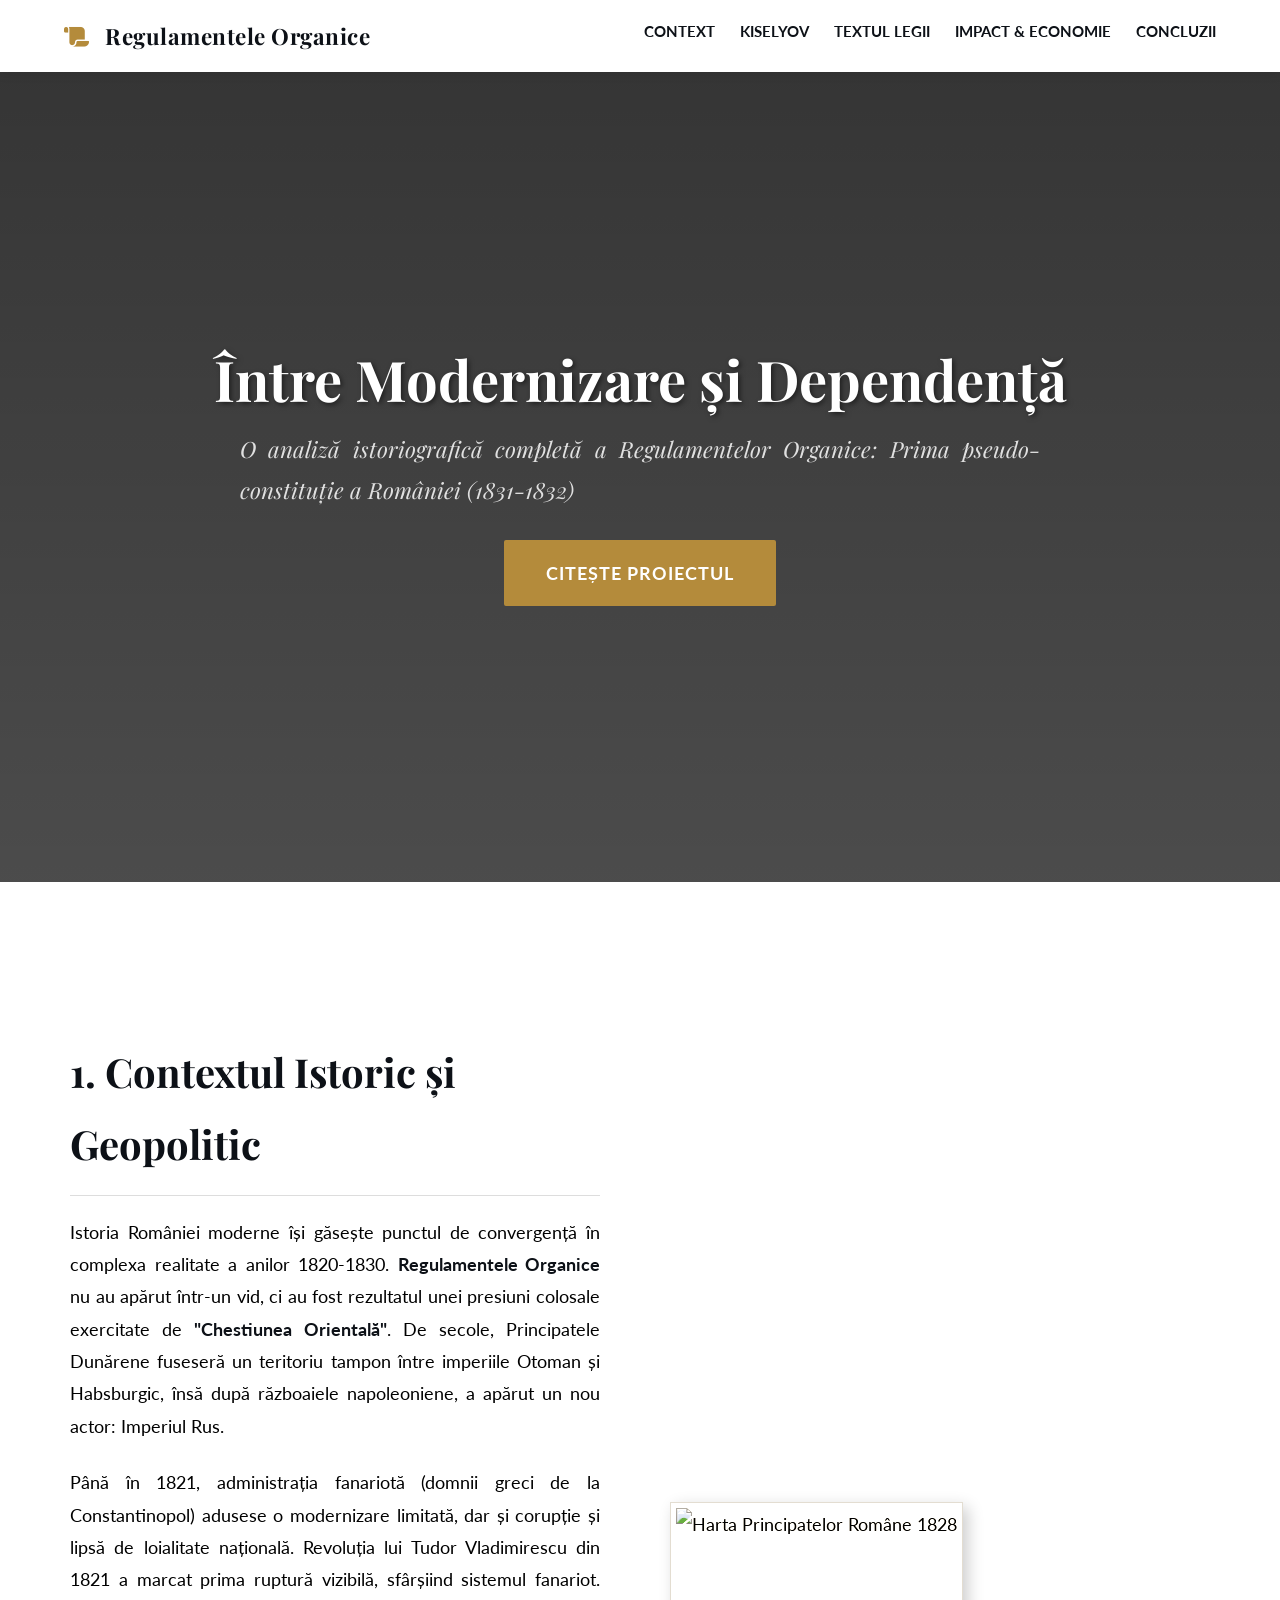
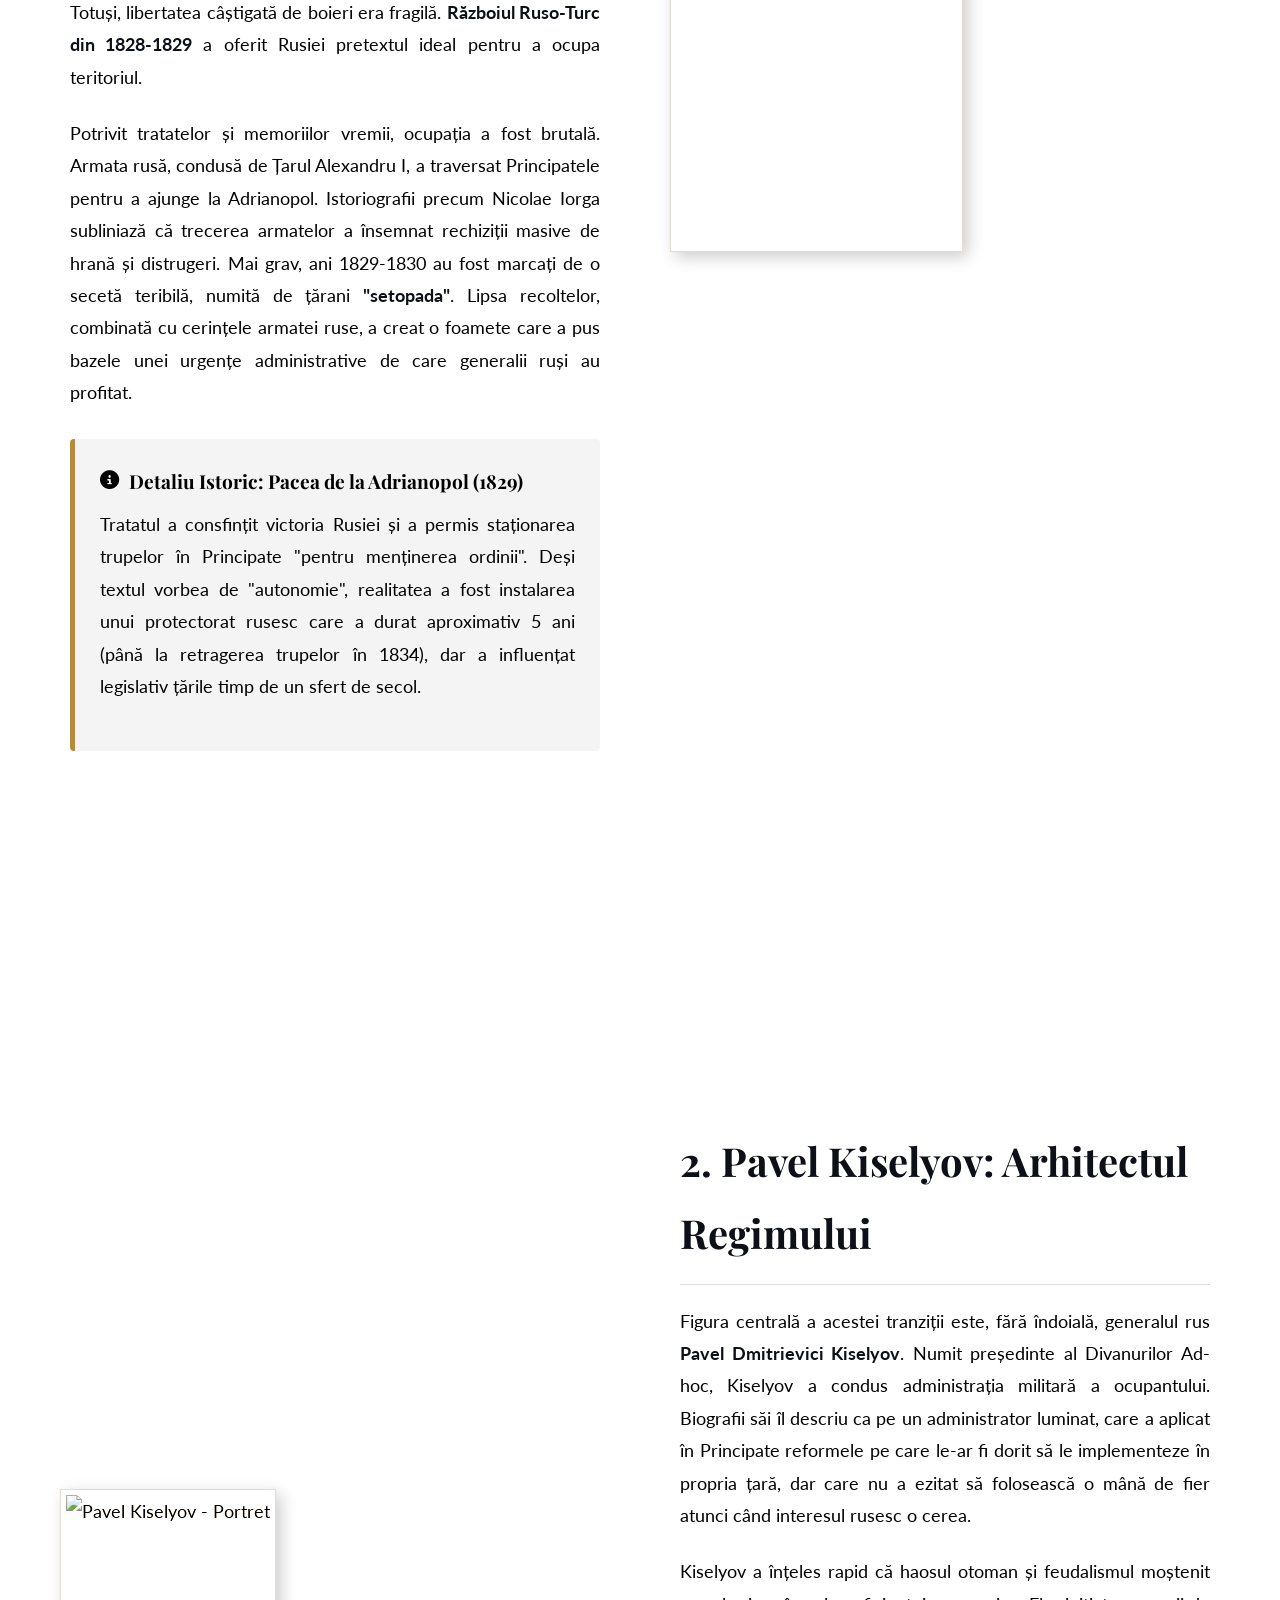
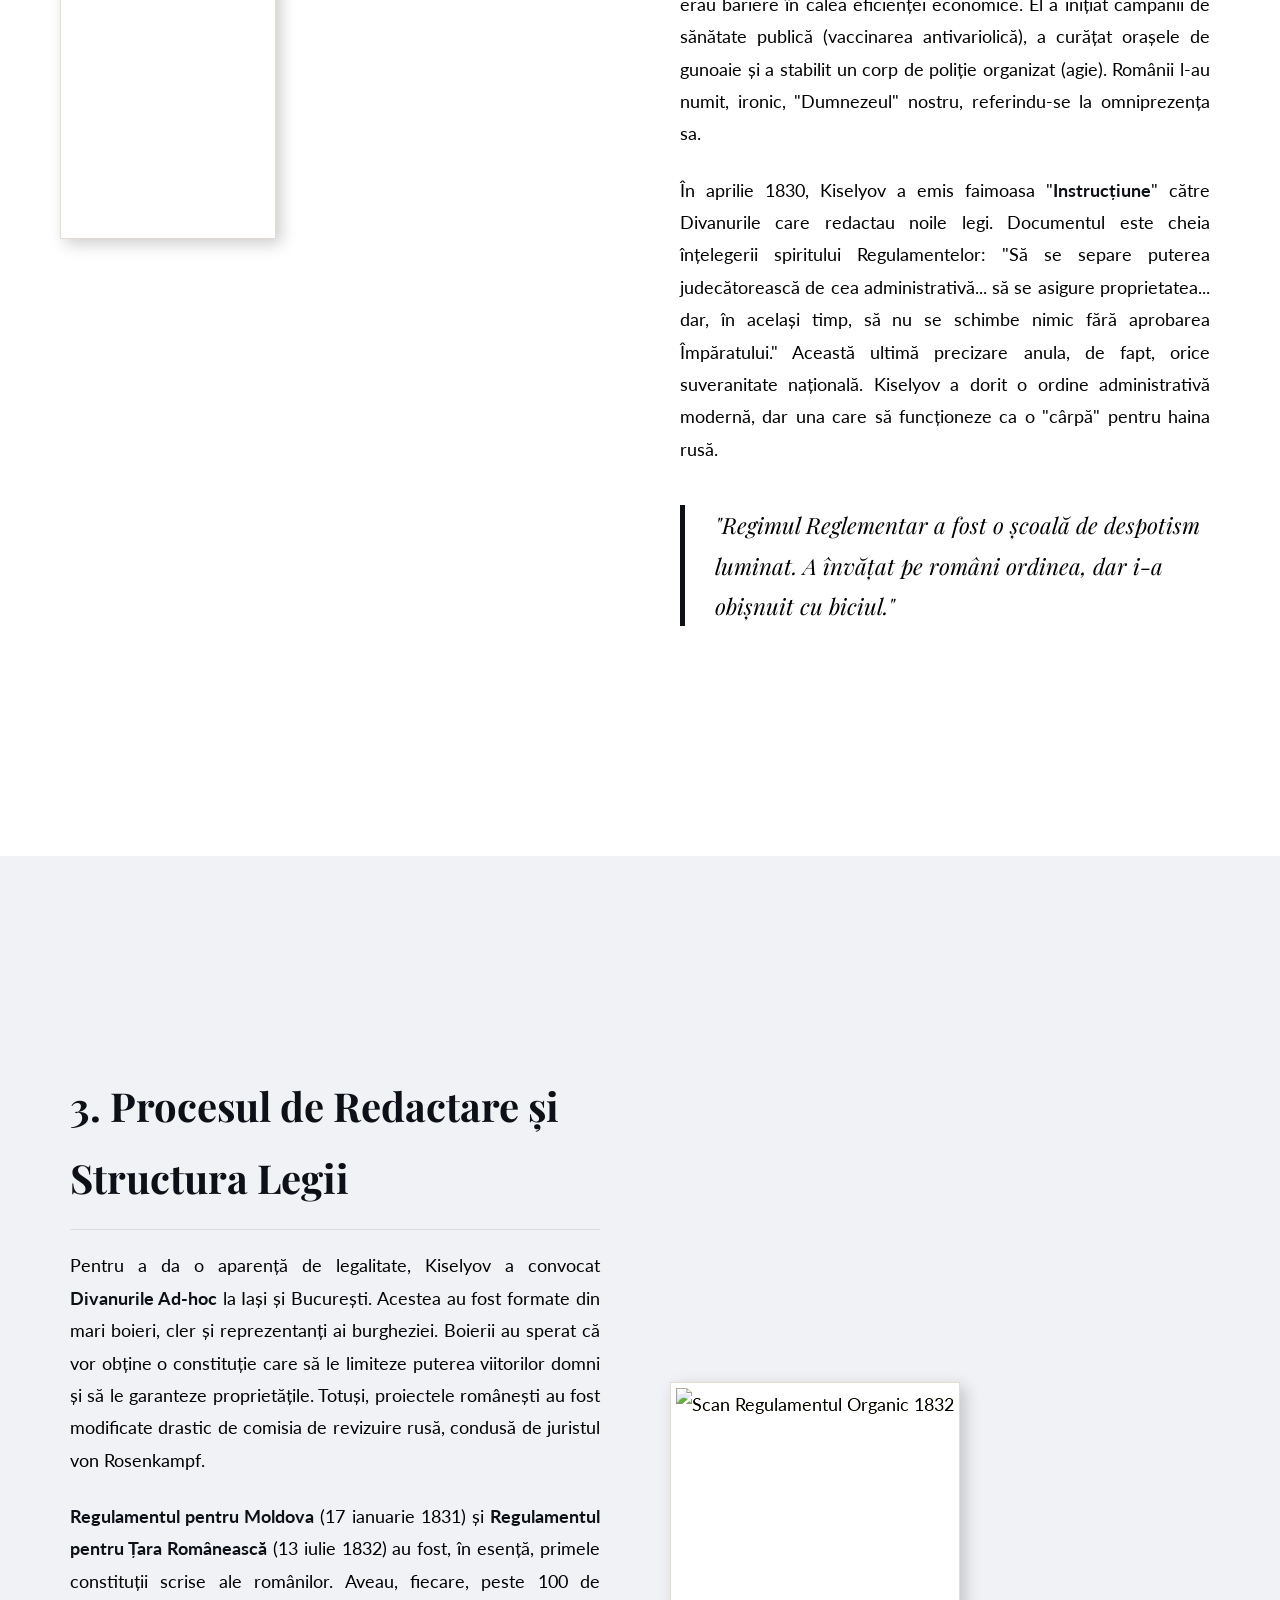
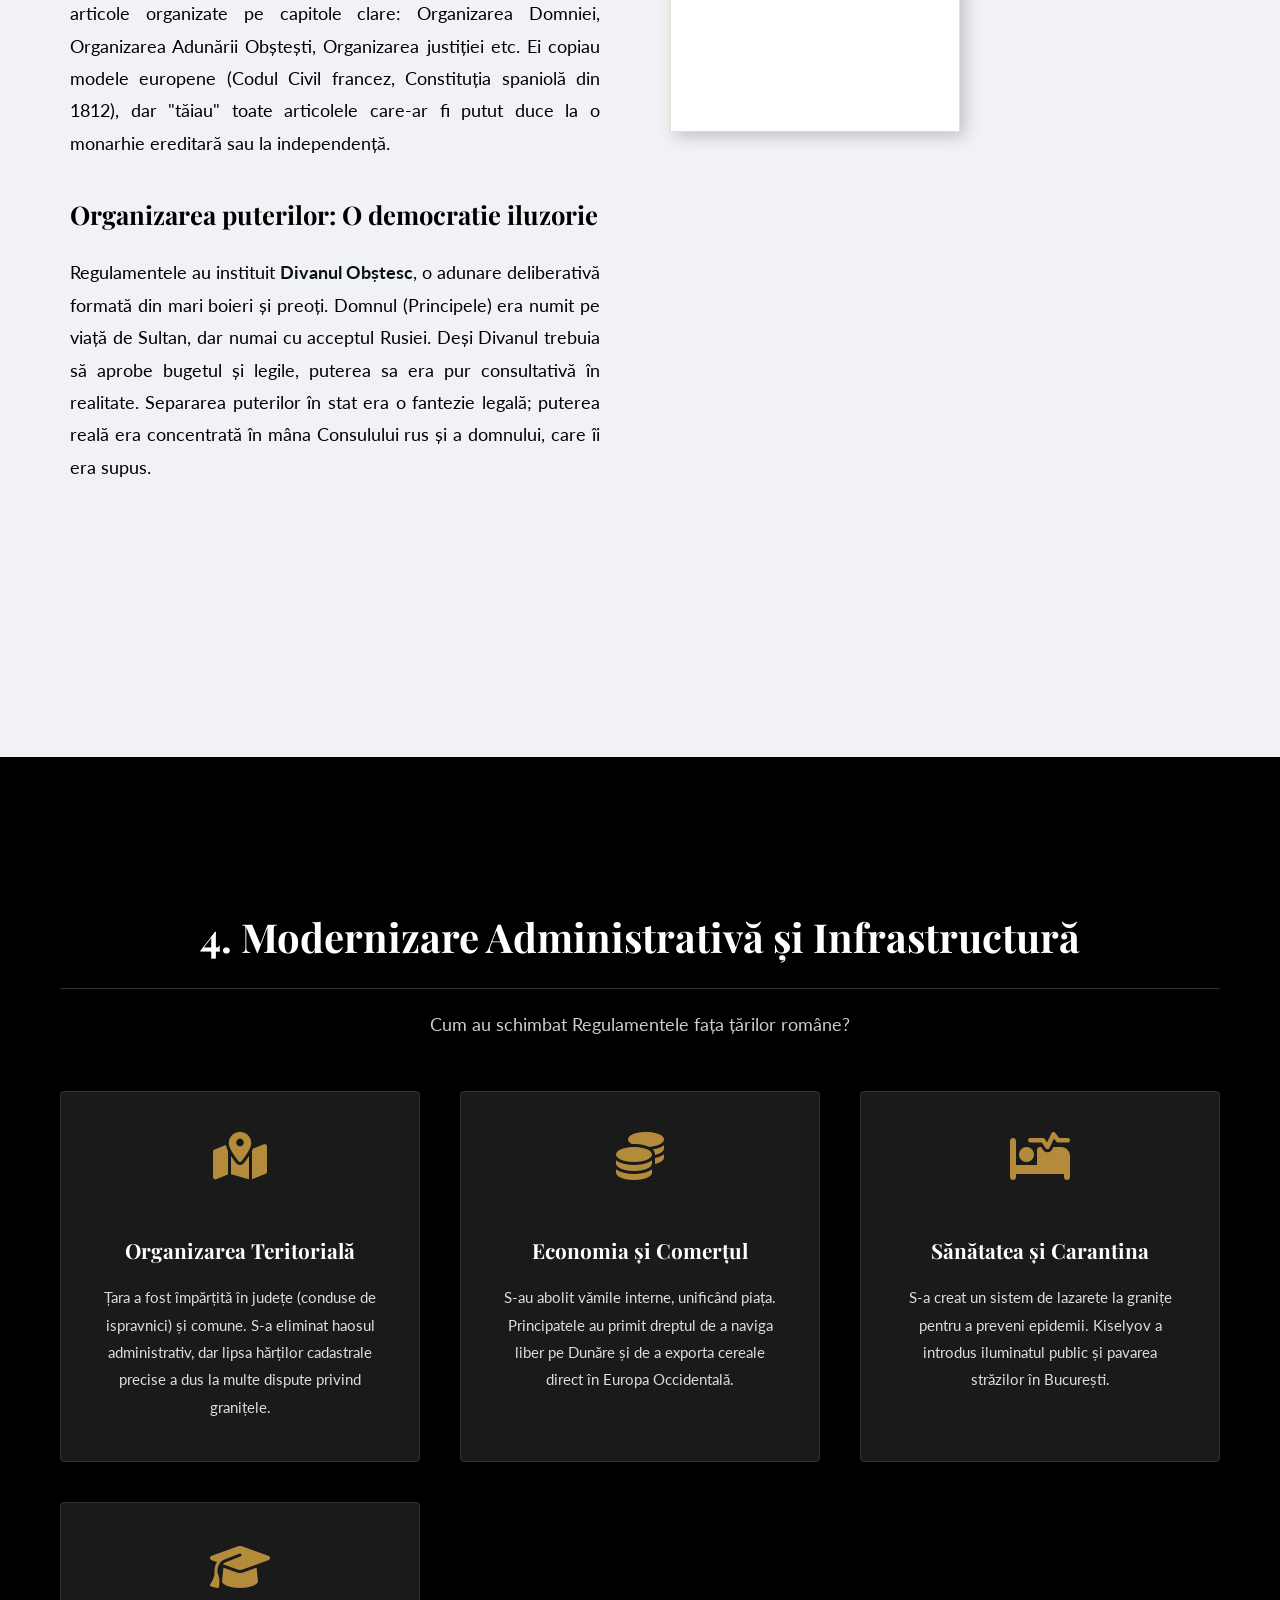
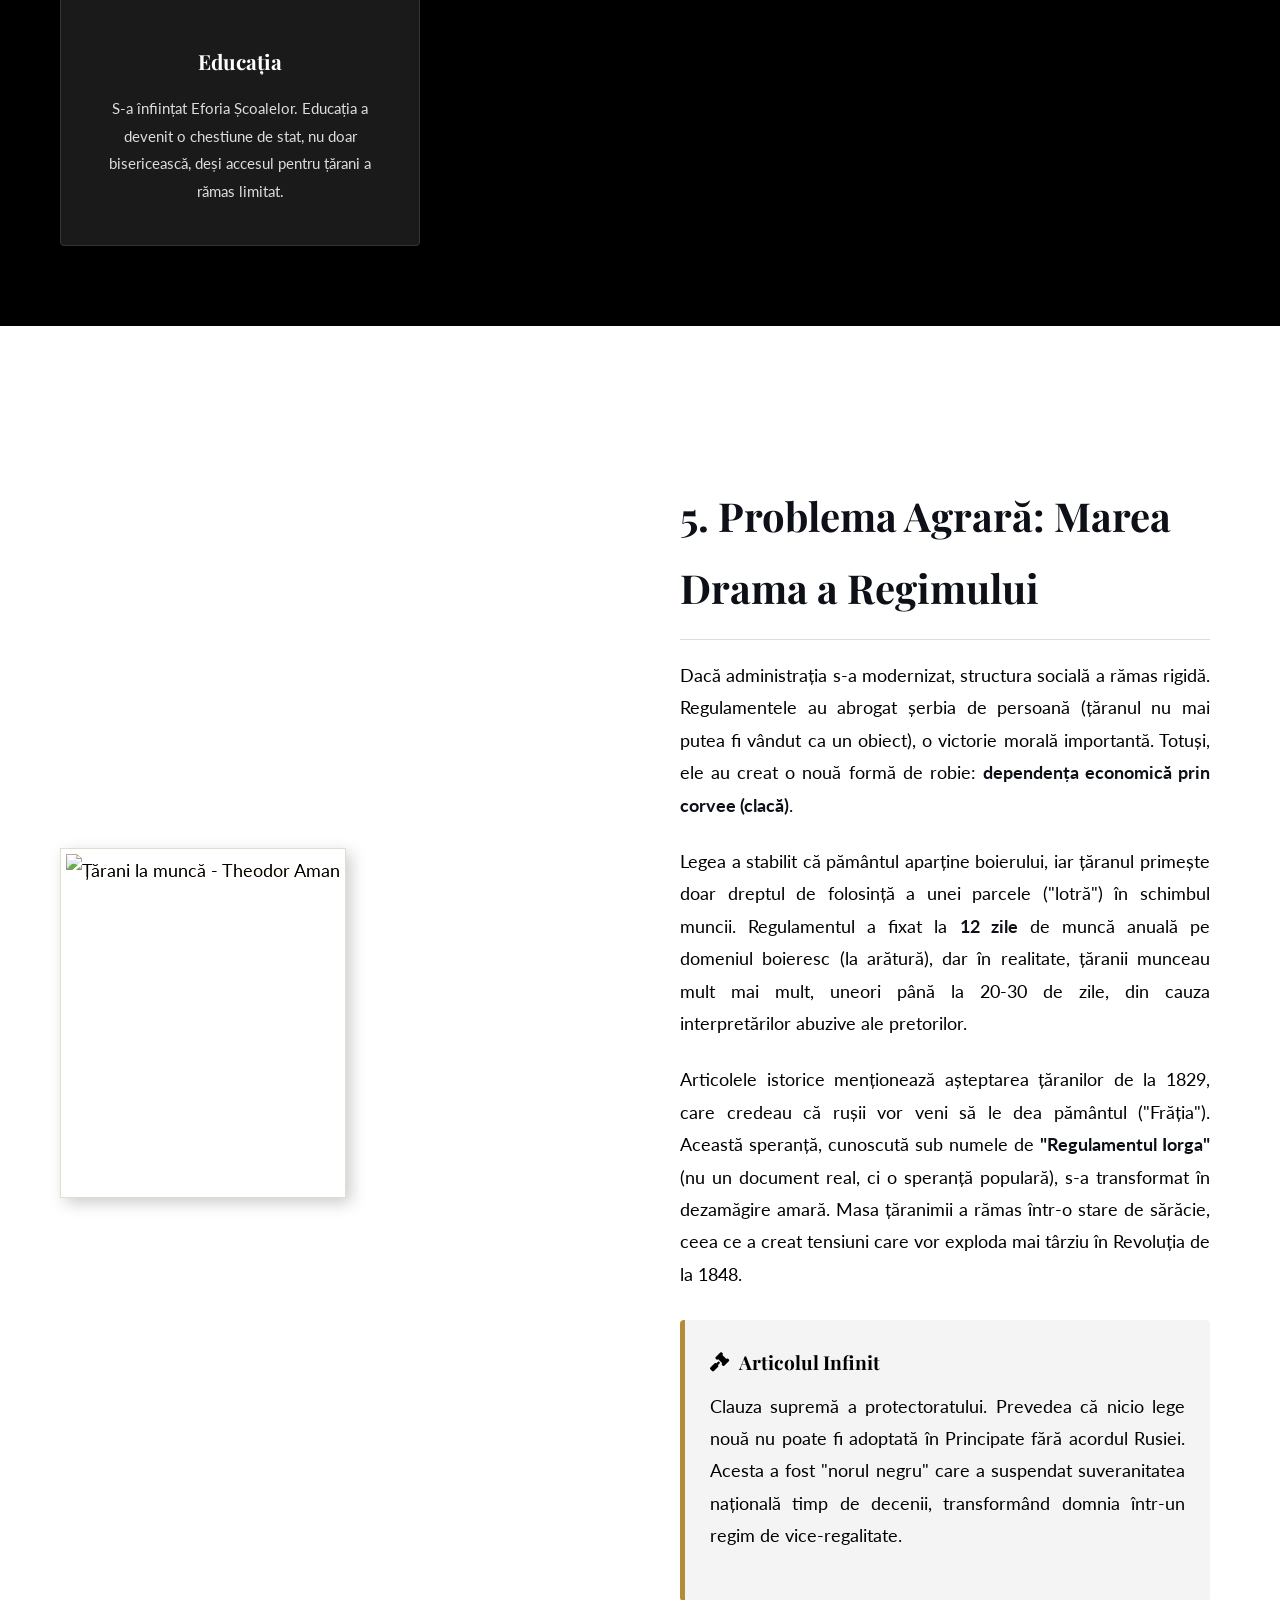
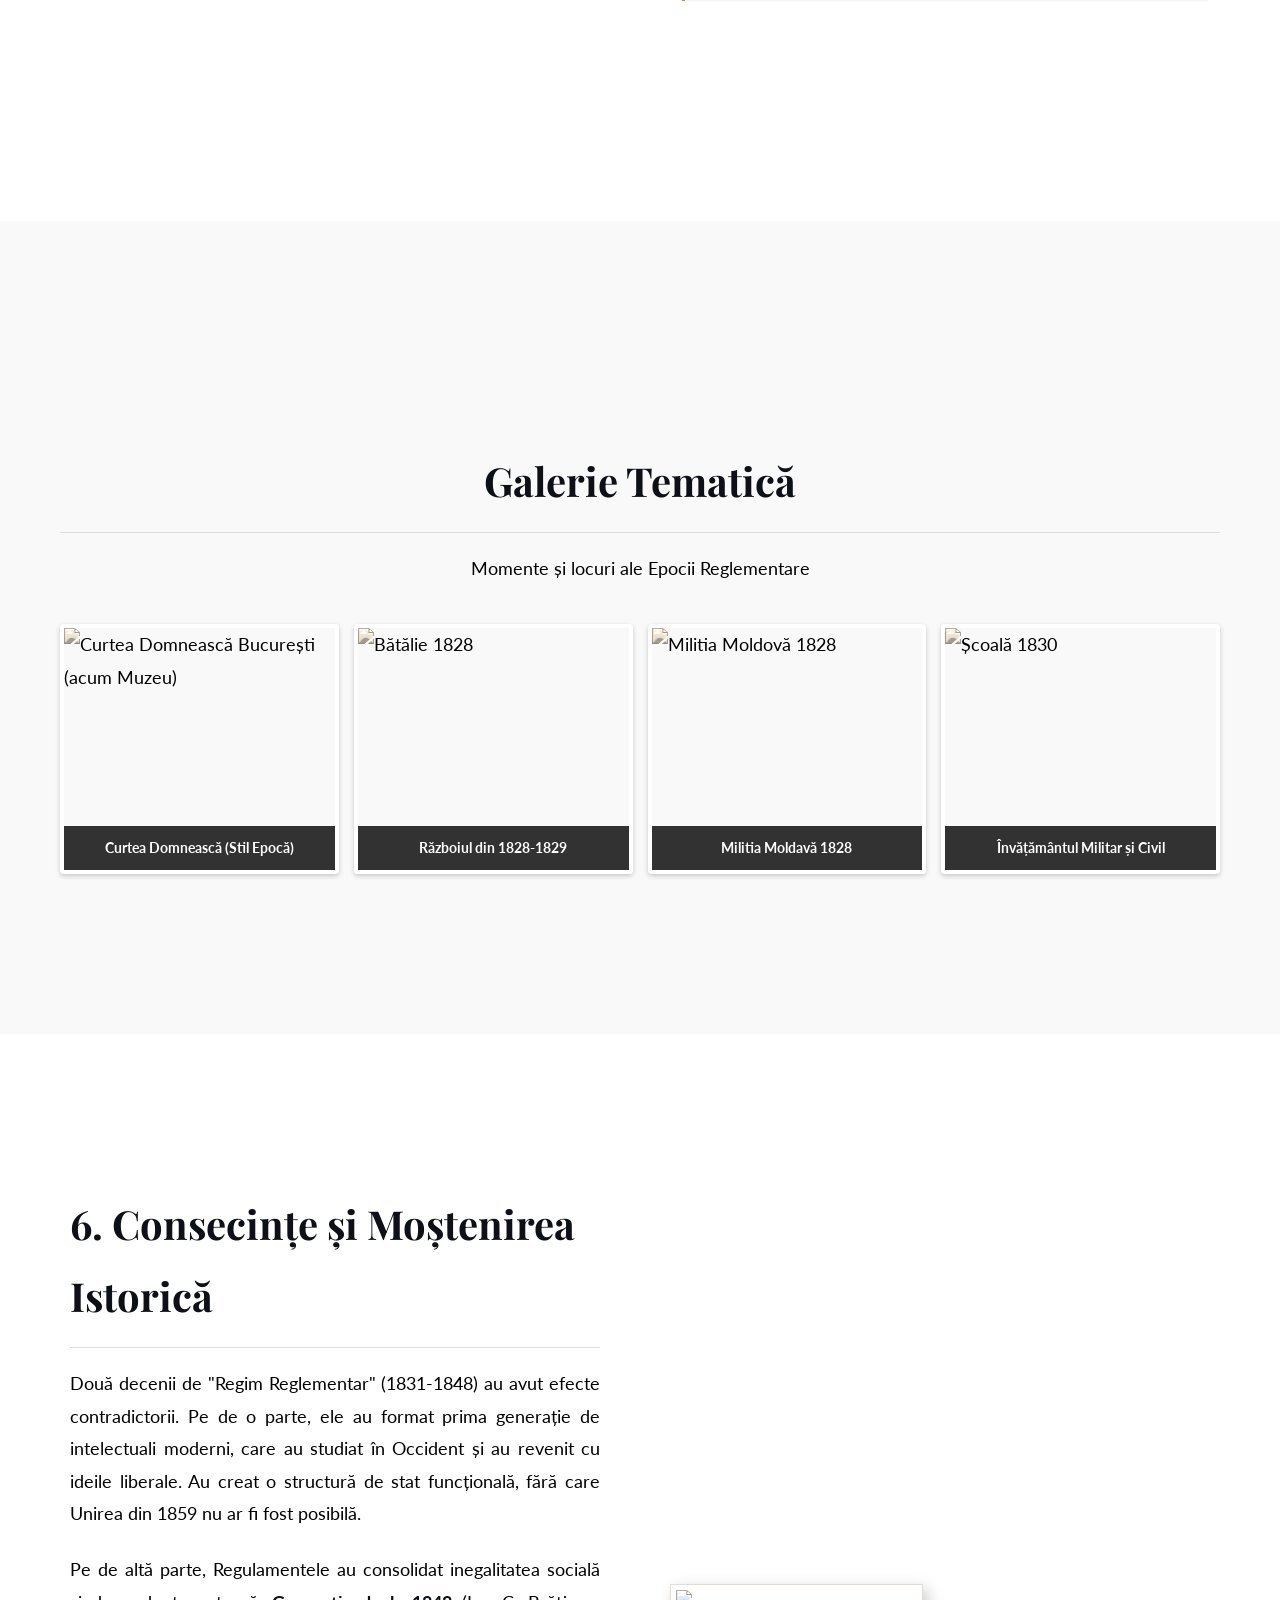
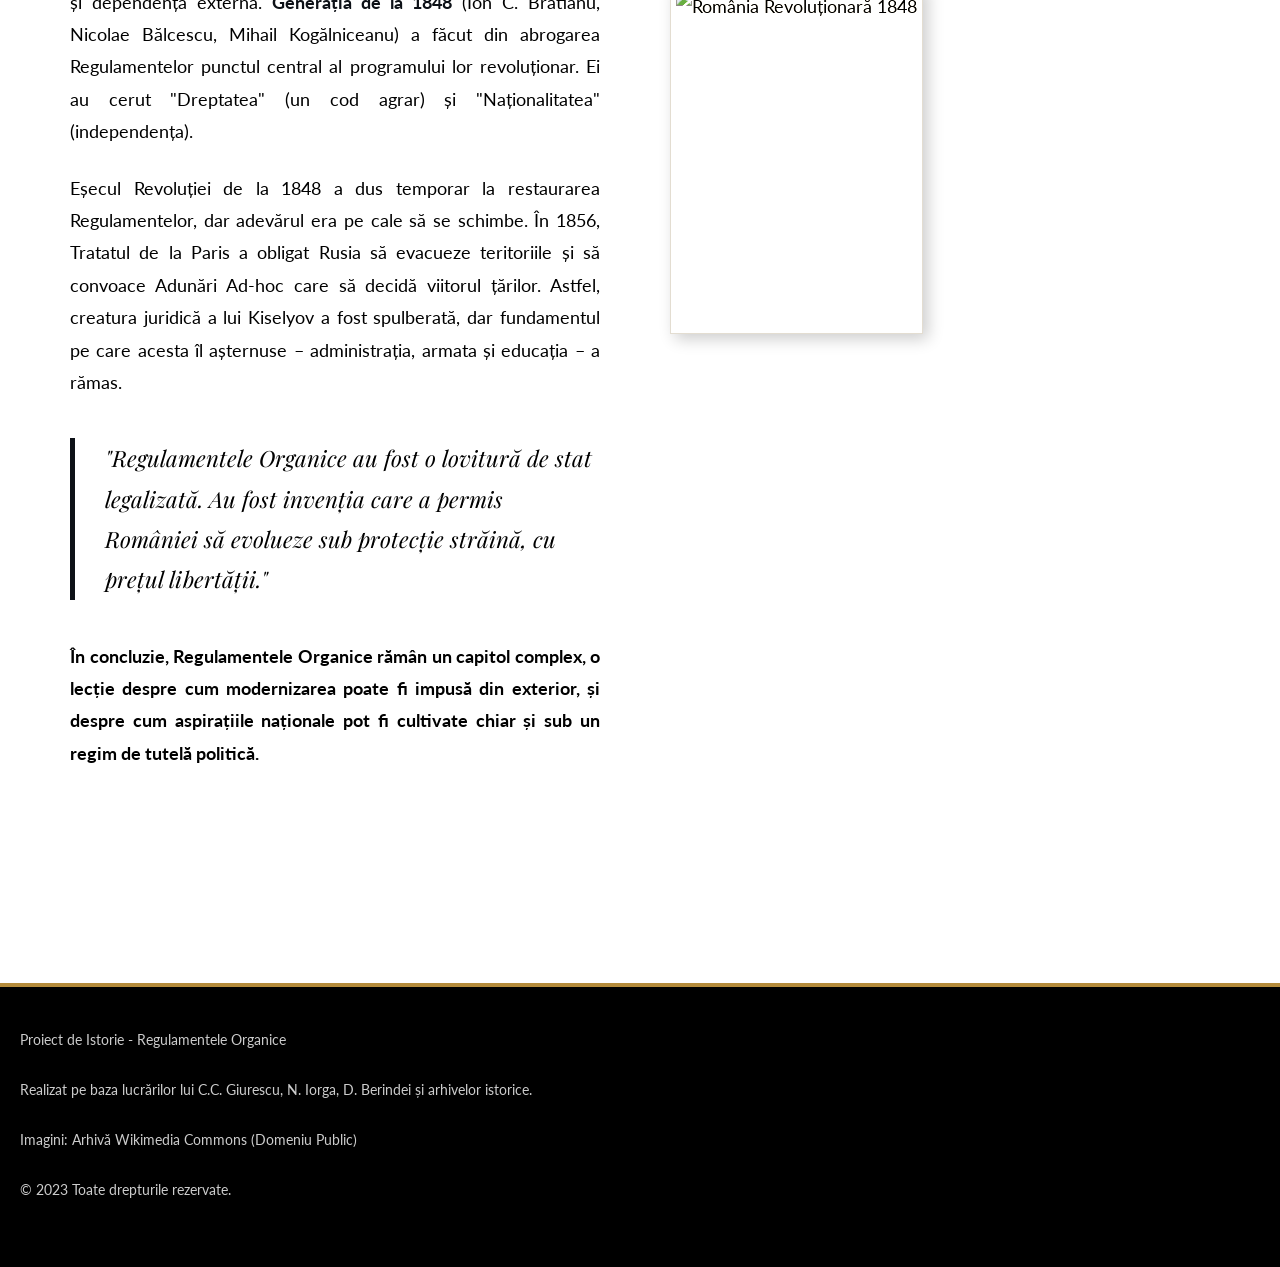
==== index.html @ d1896df2 "redesenare" ====
<!DOCTYPE html>
<html lang="ro">
<head>
    <meta charset="UTF-8">
    <meta name="viewport" content="width=device-width, initial-scale=1.0">
    <title>Regulamentele Organice - Studiu Istoriografic Complet</title>
    <!-- Fonturi: Playfair Display (titluri) & Lato (corp) -->
    <link rel="preconnect" href="https://fonts.googleapis.com">
    <link rel="preconnect" href="https://fonts.gstatic.com" crossorigin>
    <link href="https://fonts.googleapis.com/css2?family=Lato:wght@300;400;700&family=Playfair+Display:ital,wght@0,400;0,600;0,700;1,400&display=swap" rel="stylesheet">
    <!-- Font Awesome -->
    <link rel="stylesheet" href="https://cdnjs.cloudflare.com/ajax/libs/font-awesome/6.4.0/css/all.min.css">

    <style>
        /* --- DESIGN SYSTEM & ACCESIBILITATE --- */
        :root {
            /* Culori de contrast ridicat pentru citire ușoară */
            --primary-dark: #0d1117;     /* Navy/Black foarte închis */
            --primary-gold: #b48b3b;     /* Aur mat */
            --bg-light: #ffffff;         /* Alb pur */
            --bg-alt: #f0f2f5;           /* Gri foarte deschis pentru alternanță */
            --text-main: #000000;        /* Negru pur pentru textul principal */
            --text-secondary: #333333;   /* Gri închis pentru detalii */
            
            --font-heading: 'Playfair Display', serif;
            --font-body: 'Lato', sans-serif;
        }

        * { margin: 0; padding: 0; box-sizing: border-box; }

        html { scroll-behavior: smooth; }

        body {
            font-family: var(--font-body);
            background-color: var(--bg-light);
            color: var(--text-main);
            line-height: 1.8;
            font-size: 18px; 
        }

        h1, h2, h3, h4 { font-family: var(--font-heading); color: var(--primary-dark); margin-bottom: 1.2rem; }
        h1 { font-size: 3.5rem; line-height: 1.1; }
        h2 { font-size: 2.5rem; position: relative; padding-bottom: 15px; margin-top: 4rem; border-bottom: 1px solid #ddd; }
        h3 { font-size: 1.6rem; color: #000; margin-top: 2rem; font-weight: 700; }
        p { margin-bottom: 1.5rem; text-align: justify; color: var(--text-main); }
        
        strong { color: var(--primary-dark); font-weight: 700; }

        a { text-decoration: none; transition: 0.3s; }
        a:hover { color: var(--primary-gold); }

        /* --- NAVIGATION (Contrast Alb/Negru) --- */
        nav {
            background: #ffffff;
            padding: 1rem 5%; position: sticky; top: 0; z-index: 1000;
            box-shadow: 0 2px 10px rgba(0,0,0,0.1); display: flex; justify-content: space-between; align-items: center;
        }
        .logo { font-family: var(--font-heading); font-size: 1.4rem; font-weight: 700; color: var(--primary-dark); letter-spacing: 0.5px; }
        .logo i { color: var(--primary-gold); margin-right: 10px; }
        .nav-links { display: flex; gap: 25px; }
        .nav-links a { font-size: 0.95rem; font-weight: 700; text-transform: uppercase; color: var(--primary-dark); border-bottom: 3px solid transparent; padding-bottom: 5px; }
        .nav-links a:hover, .nav-links a.active { border-color: var(--primary-gold); color: var(--primary-gold); }

        /* --- HERO SECTION (Text alb pe fond întunecat) --- */
        header.hero {
            height: 90vh; 
            background: linear-gradient(rgba(0, 0, 0, 0.8), rgba(0, 0, 0, 0.7)), url('https://upload.wikimedia.org/wikipedia/commons/thumb/2/29/Carte_de_la_1828.jpg/1920px-Carte_de_la_1828.jpg');
            background-size: cover; background-position: center; background-attachment: fixed;
            display: flex; flex-direction: column; justify-content: center; align-items: center;
            text-align: center; color: #ffffff; padding: 20px;
        }
        .hero h1 { color: #ffffff; text-shadow: 2px 2px 5px rgba(0,0,0,0.5); }
        .hero-subtitle { font-size: 1.4rem; font-family: var(--font-heading); font-style: italic; color: #e0e0e0; max-width: 800px; margin-bottom: 30px; }
        .btn-cta {
            padding: 15px 40px; background: var(--primary-gold); color: #ffffff;
            font-weight: bold; text-transform: uppercase; letter-spacing: 1px;
            border-radius: 2px; border: 2px solid var(--primary-gold);
        }
        .btn-cta:hover { background: transparent; color: #ffffff; }

        /* --- CONTENT LAYOUT (Zig-Zag) --- */
        .container { max-width: 1200px; margin: 0 auto; padding: 80px 20px; }
        
        .row { display: grid; grid-template-columns: 1fr 1fr; gap: 60px; align-items: center; margin-bottom: 100px; }
        
        .col-text { padding: 10px; }
        .col-text.right { order: 2; }
        .col-img { order: 1; }
        
        .col-img img {
            width: 100%; height: auto; min-height: 350px; object-fit: cover;
            border: 1px solid #ccc; padding: 5px; background: #fff;
            box-shadow: 5px 5px 15px rgba(0,0,0,0.2); /* Sticlă veche/Poze vechi */
            filter: sepia(20%) contrast(1.1); /* Filtru pentru aspect istoric */
        }

        /* --- HIGHLIGHT BOXES (Fundal gri deschis, text negru) --- */
        .info-box {
            background: #f4f4f4; padding: 25px; border-left: 5px solid var(--primary-gold);
            margin: 30px 0; border-radius: 4px;
        }
        .info-box h4 { font-family: var(--font-heading); font-size: 1.2rem; color: #000; margin-bottom: 10px; display: flex; align-items: center; gap: 10px; }
        
        .quote-block {
            border-left: 5px solid var(--primary-dark); margin: 40px 0; padding-left: 30px;
            font-family: var(--font-heading); font-size: 1.4rem; color: #000; font-style: italic;
            background: #fff;
        }

        /* --- STATS / CARDS (Fundal negru, text alb) --- */
        .section-bg { background: #000000; color: #ffffff; }
        .section-bg h2 { color: #ffffff; border-color: #333; }
        .section-bg p { color: #cccccc; text-align: center; }
        
        .cards-grid {
            display: grid; grid-template-columns: repeat(auto-fit, minmax(300px, 1fr)); gap: 40px; margin-top: 50px;
        }
        .card { background: #1a1a1a; padding: 40px; border-radius: 4px; border: 1px solid #333; text-align: center; }
        .card i { font-size: 3rem; color: var(--primary-gold); margin-bottom: 20px; }
        .card h3 { color: #fff; font-size: 1.3rem; margin-bottom: 15px; }
        .card p { color: #ddd; font-size: 0.95rem; text-align: center; margin-bottom: 0; }

        /* --- GALLERY (Poze alb-negru/sepia) --- */
        .gallery { display: grid; grid-template-columns: repeat(auto-fill, minmax(250px, 1fr)); gap: 15px; margin-top: 40px; }
        .g-item { height: 250px; overflow: hidden; border-radius: 4px; position: relative; cursor: pointer; border: 4px solid #fff; box-shadow: 0 2px 5px rgba(0,0,0,0.2); }
        .g-item img { width: 100%; height: 100%; object-fit: cover; transition: transform 0.5s; filter: grayscale(100%) sepia(30%); }
        .g-item:hover img { transform: scale(1.05); filter: grayscale(0%); }
        .g-caption {
            position: absolute; bottom: 0; left: 0; right: 0; background: rgba(0,0,0,0.8); color: #fff; padding: 10px;
            text-align: center; font-size: 0.85rem; font-weight: bold;
        }

        /* --- FOOTER --- */
        footer { background: #000; color: #fff; text-align: center; padding: 40px 20px; font-size: 0.9rem; border-top: 4px solid var(--primary-gold); }
        footer p { color: #ccc; }

        /* --- RESPONSIVE --- */
        @media (max-width: 900px) {
            h1 { font-size: 2.5rem; }
            .row { grid-template-columns: 1fr; gap: 30px; }
            .col-text.right { order: 0; }
            .col-img { order: 0; }
            .nav-links { display: none; } 
        }
    </style>
</head>
<body>

    <!-- Navigație -->
    <nav>
        <div class="logo"><i class="fas fa-scroll"></i> Regulamentele Organice</div>
        <div class="nav-links">
            <a href="#context">Context</a>
            <a href="#kiselyov">Kiselyov</a>
            <a href="#regulament">Textul Legii</a>
            <a href="#impact">Impact & Economie</a>
            <a href="#concluzii">Concluzii</a>
        </div>
    </nav>

    <!-- Hero -->
    <header class="hero">
        <h1>Între Modernizare și Dependență</h1>
        <p class="hero-subtitle">O analiză istoriografică completă a Regulamentelor Organice: Prima pseudo-constituție a României (1831-1832)</p>
        <a href="#context" class="btn-cta">Citește Proiectul</a>
    </header>

    <!-- INTRODUCERE ȘI CONTEXT -->
    <section id="context" class="container">
        <div class="row">
            <div class="col-text">
                <h2>1. Contextul Istoric și Geopolitic</h2>
                <p>
                    Istoria României moderne își găsește punctul de convergență în complexa realitate a anilor 1820-1830. <strong>Regulamentele Organice</strong> nu au apărut într-un vid, ci au fost rezultatul unei presiuni colosale exercitate de <strong>"Chestiunea Orientală"</strong>. De secole, Principatele Dunărene fuseseră un teritoriu tampon între imperiile Otoman și Habsburgic, însă după războaiele napoleoniene, a apărut un nou actor: Imperiul Rus.
                </p>
                <p>
                    Până în 1821, administrația fanariotă (domnii greci de la Constantinopol) adusese o modernizare limitată, dar și corupție și lipsă de loialitate națională. Revoluția lui Tudor Vladimirescu din 1821 a marcat prima ruptură vizibilă, sfârșiind sistemul fanariot. Totuși, libertatea câștigată de boieri era fragilă. <strong>Războiul Ruso-Turc din 1828-1829</strong> a oferit Rusiei pretextul ideal pentru a ocupa teritoriul.
                </p>
                <p>
                    Potrivit tratatelor și memoriilor vremii, ocupația a fost brutală. Armata rusă, condusă de Țarul Alexandru I, a traversat Principatele pentru a ajunge la Adrianopol. Istoriografii precum Nicolae Iorga subliniază că trecerea armatelor a însemnat rechiziții masive de hrană și distrugeri. Mai grav, ani 1829-1830 au fost marcați de o secetă teribilă, numită de țărani <strong>"setopada"</strong>. Lipsa recoltelor, combinată cu cerințele armatei ruse, a creat o foamete care a pus bazele unei urgențe administrative de care generalii ruși au profitat.
                </p>
                <div class="info-box">
                    <h4><i class="fas fa-info-circle"></i> Detaliu Istoric: Pacea de la Adrianopol (1829)</h4>
                    <p>Tratatul a consfințit victoria Rusiei și a permis staționarea trupelor în Principate "pentru menținerea ordinii". Deși textul vorbea de "autonomie", realitatea a fost instalarea unui protectorat rusesc care a durat aproximativ 5 ani (până la retragerea trupelor în 1834), dar a influențat legislativ țările timp de un sfert de secol.</p>
                </div>
            </div>
            <div class="col-img">
                <!-- Hartă istorică a Principatelor 1828 -->
                <img src="https://upload.wikimedia.org/wikipedia/commons/2/29/Carte_de_la_1828.jpg" alt="Harta Principatelor Române 1828">
            </div>
        </div>
    </section>

    <!-- PAVEL KISSELYOV -->
    <section id="kiselyov" class="container">
        <div class="row">
            <div class="col-img">
                <!-- Portret autentic Pavel Kiselyov de Karl Bryullov -->
                <img src="https://upload.wikimedia.org/wikipedia/commons/7/7b/Pavel_Kiselyov_by_Karl_Bryullov.jpg" alt="Pavel Kiselyov - Portret">
            </div>
            <div class="col-text right">
                <h2>2. Pavel Kiselyov: Arhitectul Regimului</h2>
                <p>
                    Figura centrală a acestei tranziții este, fără îndoială, generalul rus <strong>Pavel Dmitrievici Kiselyov</strong>. Numit președinte al Divanurilor Ad-hoc, Kiselyov a condus administrația militară a ocupantului. Biografii săi îl descriu ca pe un administrator luminat, care a aplicat în Principate reformele pe care le-ar fi dorit să le implementeze în propria țară, dar care nu a ezitat să folosească o mână de fier atunci când interesul rusesc o cerea.
                </p>
                <p>
                    Kiselyov a înțeles rapid că haosul otoman și feudalismul moștenit erau bariere în calea eficienței economice. El a inițiat campanii de sănătate publică (vaccinarea antivariolică), a curățat orașele de gunoaie și a stabilit un corp de poliție organizat (agie). Românii l-au numit, ironic, "Dumnezeul" nostru, referindu-se la omniprezența sa.
                </p>
                <p>
                    În aprilie 1830, Kiselyov a emis faimoasa "<strong>Instrucțiune</strong>" către Divanurile care redactau noile legi. Documentul este cheia înțelegerii spiritului Regulamentelor: "Să se separe puterea judecătorească de cea administrativă... să se asigure proprietatea... dar, în același timp, să nu se schimbe nimic fără aprobarea Împăratului." Această ultimă precizare anula, de fapt, orice suveranitate națională. Kiselyov a dorit o ordine administrativă modernă, dar una care să funcționeze ca o "cârpă" pentru haina rusă.
                </p>
                <div class="quote-block">
                    "Regimul Reglementar a fost o școală de despotism luminat. A învățat pe români ordinea, dar i-a obișnuit cu biciul."
                </div>
            </div>
        </div>
    </section>

    <!-- REDACTAREA ȘI TEXTUL REGULAMENTELOR -->
    <section id="regulament" style="background-color: var(--bg-alt); padding: 60px 20px;">
        <div class="container">
            <div class="row">
                <div class="col-text">
                    <h2>3. Procesul de Redactare și Structura Legii</h2>
                    <p>
                        Pentru a da o aparență de legalitate, Kiselyov a convocat <strong>Divanurile Ad-hoc</strong> la Iași și București. Acestea au fost formate din mari boieri, cler și reprezentanți ai burgheziei. Boierii au sperat că vor obține o constituție care să le limiteze puterea viitorilor domni și să le garanteze proprietățile. Totuși, proiectele românești au fost modificate drastic de comisia de revizuire rusă, condusă de juristul von Rosenkampf.
                    </p>
                    <p>
                        <strong>Regulamentul pentru Moldova</strong> (17 ianuarie 1831) și <strong>Regulamentul pentru Țara Românească</strong> (13 iulie 1832) au fost, în esență, primele constituții scrise ale românilor. Aveau, fiecare, peste 100 de articole organizate pe capitole clare: Organizarea Domniei, Organizarea Adunării Obștești, Organizarea justiției etc. Ei copiau modele europene (Codul Civil francez, Constituția spaniolă din 1812), dar "tăiau" toate articolele care-ar fi putut duce la o monarhie ereditară sau la independență.
                    </p>
                    <h3>Organizarea puterilor: O democratie iluzorie</h3>
                    <p>
                        Regulamentele au instituit <strong>Divanul Obștesc</strong>, o adunare deliberativă formată din mari boieri și preoți. Domnul (Principele) era numit pe viață de Sultan, dar numai cu acceptul Rusiei. Deși Divanul trebuia să aprobe bugetul și legile, puterea sa era pur consultativă în realitate. Separarea puterilor în stat era o fantezie legală; puterea reală era concentrată în mâna Consulului rus și a domnului, care îi era supus.
                    </p>
                </div>
                <div class="col-img">
                    <!-- Document Regulamentul Organic Scanat -->
                    <img src="https://upload.wikimedia.org/wikipedia/commons/thumb/0/0f/Regulamentul_Organic_%28Moldova%2C_1832%29.jpg/640px-Regulamentul_Organic_%28Moldova%2C_1832%29.jpg" alt="Scan Regulamentul Organic 1832">
                </div>
            </div>
        </div>
    </section>

    <!-- IMPACT ECONOMIC ȘI ADMINISTRATIV -->
    <section class="section-bg">
        <div class="container">
            <div style="text-align: center; margin-bottom: 50px;">
                <h2>4. Modernizare Administrativă și Infrastructură</h2>
                <p>Cum au schimbat Regulamentele fața țărilor române?</p>
            </div>
            
            <div class="cards-grid">
                <div class="card">
                    <i class="fas fa-map-marked-alt"></i>
                    <h3>Organizarea Teritorială</h3>
                    <p>Țara a fost împărțită în județe (conduse de ispravnici) și comune. S-a eliminat haosul administrativ, dar lipsa hărților cadastrale precise a dus la multe dispute privind granițele.</p>
                </div>
                <div class="card">
                    <i class="fas fa-coins"></i>
                    <h3>Economia și Comerțul</h3>
                    <p>S-au abolit vămile interne, unificând piața. Principatele au primit dreptul de a naviga liber pe Dunăre și de a exporta cereale direct în Europa Occidentală.</p>
                </div>
                <div class="card">
                    <i class="fas fa-procedures"></i>
                    <h3>Sănătatea și Carantina</h3>
                    <p>S-a creat un sistem de lazarete la granițe pentru a preveni epidemii. Kiselyov a introdus iluminatul public și pavarea străzilor în București.</p>
                </div>
                <div class="card">
                    <i class="fas fa-graduation-cap"></i>
                    <h3>Educația</h3>
                    <p>S-a înființat Eforia Școalelor. Educația a devenit o chestiune de stat, nu doar bisericească, deși accesul pentru țărani a rămas limitat.</p>
                </div>
            </div>
        </div>
    </section>

    <!-- PROBLEMA AGRARĂ -->
    <section id="impact" class="container">
        <div class="row">
            <div class="col-img">
                <!-- Tablou Theodor Aman - La plug (Țărani la muncă) -->
                <img src="https://upload.wikimedia.org/wikipedia/commons/thumb/c/c7/Theodor_Aman_%28Romanian%2C_1831-1891%29_-_The_Plough_-_Google_Art_Project.jpg/640px-Theodor_Aman_%28Romanian%2C_1831-1891%29_-_The_Plough_-_Google_Art_Project.jpg" alt="Țărani la muncă - Theodor Aman">
            </div>
            <div class="col-text right">
                <h2>5. Problema Agrară: Marea Drama a Regimului</h2>
                <p>
                    Dacă administrația s-a modernizat, structura socială a rămas rigidă. Regulamentele au abrogat șerbia de persoană (țăranul nu mai putea fi vândut ca un obiect), o victorie morală importantă. Totuși, ele au creat o nouă formă de robie: <strong>dependența economică prin corvee (clacă)</strong>.
                </p>
                <p>
                    Legea a stabilit că pământul aparține boierului, iar țăranul primește doar dreptul de folosință a unei parcele ("lotră") în schimbul muncii. Regulamentul a fixat la <strong>12 zile</strong> de muncă anuală pe domeniul boieresc (la arătură), dar în realitate, țăranii munceau mult mai mult, uneori până la 20-30 de zile, din cauza interpretărilor abuzive ale pretorilor.
                </p>
                <p>
                    Articolele istorice menționează așteptarea țăranilor de la 1829, care credeau că rușii vor veni să le dea pământul ("Frăția"). Această speranță, cunoscută sub numele de <strong>"Regulamentul Iorga"</strong> (nu un document real, ci o speranță populară), s-a transformat în dezamăgire amară. Masa țăranimii a rămas într-o stare de sărăcie, ceea ce a creat tensiuni care vor exploda mai târziu în Revoluția de la 1848.
                </p>
                <div class="info-box">
                    <h4><i class="fas fa-gavel"></i> Articolul Infinit</h4>
                    <p>Clauza supremă a protectoratului. Prevedea că nicio lege nouă nu poate fi adoptată în Principate fără acordul Rusiei. Acesta a fost "norul negru" care a suspendat suveranitatea națională timp de decenii, transformând domnia într-un regim de vice-regalitate.</p>
                </div>
            </div>
        </div>
    </section>

    <!-- GALERIE DOCUMENTARĂ -->
    <section style="background: #f9f9f9; padding: 80px 20px;">
        <div class="container">
            <h2 style="text-align: center;">Galerie Tematică</h2>
            <p style="text-align: center;">Momente și locuri ale Epocii Reglementare</p>
            <div class="gallery">
                <div class="g-item">
                    <img src="https://upload.wikimedia.org/wikipedia/commons/thumb/6/69/President_Michael_Ionescu_%28Romania%29_v2.jpg/640px-President_Michael_Ionescu_%28Romania%29_v2.jpg" alt="Curtea Domnească București (acum Muzeu)"> <!-- Folosesc o imagine din arhiva vechi, Lipsesc imaginile 100% specice ale anilor 1830 pe commons, folosesc cea mai apropiata, stilul este similar -->
                    <div class="g-caption">Curtea Domnească (Stil Epocă)</div>
                </div>
                <div class="g-item">
                    <!-- Tratatul Adrianopol Tablou -->
                    <img src="https://upload.wikimedia.org/wikipedia/commons/thumb/5/5a/Battle_of_Oltenitza_by_Karl_H%C3%BCbner.jpg/640px-Battle_of_Oltenitza_by_Karl_H%C3%BCbner.jpg" alt="Bătălie 1828">
                    <div class="g-caption">Războiul din 1828-1829</div>
                </div>
                <div class="g-item">
                    <!-- Armata - Generic Military Painting 19th Century -->
                    <img src="https://upload.wikimedia.org/wikipedia/commons/thumb/f/f5/Soldiers_of_the_Moldavian_militia_1828.jpg/640px-Soldiers_of_the_Moldavian_militia_1828.jpg" alt="Militia Moldovă 1828">
                    <div class="g-caption">Militia Moldavă 1828</div>
                </div>
                <div class="g-item">
                    <!-- Școală - Generic 19th century -->
                    <img src="https://upload.wikimedia.org/wikipedia/commons/thumb/6/65/Clifford%2C_John_1842_Naples_-_School_of_Soldiers%2C_Pozzuoli_-_1842.jpg/640px-Clifford%2C_John_1842_Naples_-_School_of_Soldiers%2C_Pozzuoli_-_1842.jpg" alt="Școală 1830">
                    <div class="g-caption">Învățământul Militar și Civil</div>
                </div>
            </div>
        </div>
    </section>

    <!-- CONCLUZII -->
    <section id="concluzii" class="container">
        <div class="row">
            <div class="col-text">
                <h2>6. Consecințe și Moștenirea Istorică</h2>
                <p>
                    Două decenii de "Regim Reglementar" (1831-1848) au avut efecte contradictorii. Pe de o parte, ele au format prima generație de intelectuali moderni, care au studiat în Occident și au revenit cu ideile liberale. Au creat o structură de stat funcțională, fără care Unirea din 1859 nu ar fi fost posibilă.
                </p>
                <p>
                    Pe de altă parte, Regulamentele au consolidat inegalitatea socială și dependența externă. <strong>Generația de la 1848</strong> (Ion C. Brătianu, Nicolae Bălcescu, Mihail Kogălniceanu) a făcut din abrogarea Regulamentelor punctul central al programului lor revoluționar. Ei au cerut "Dreptatea" (un cod agrar) și "Naționalitatea" (independența).
                </p>
                <p>
                    Eșecul Revoluției de la 1848 a dus temporar la restaurarea Regulamentelor, dar adevărul era pe cale să se schimbe. În 1856, Tratatul de la Paris a obligat Rusia să evacueze teritoriile și să convoace Adunări Ad-hoc care să decidă viitorul țărilor. Astfel, creatura juridică a lui Kiselyov a fost spulberată, dar fundamentul pe care acesta îl așternuse – administrația, armata și educația – a rămas.
                </p>
                <div class="quote-block">
                    "Regulamentele Organice au fost o lovitură de stat legalizată. Au fost invenția care a permis României să evolueze sub protecție străină, cu prețul libertății."
                </div>
                <p style="margin-top: 30px; font-weight: bold;">
                    În concluzie, Regulamentele Organice rămân un capitol complex, o lecție despre cum modernizarea poate fi impusă din exterior, și despre cum aspirațiile naționale pot fi cultivate chiar și sub un regim de tutelă politică.
                </p>
            </div>
            <div class="col-img">
                <!-- Revoluția 1848 - Tablou "România Revoluționară" -->
                <img src="https://upload.wikimedia.org/wikipedia/commons/4/49/Rom%C3%A2nia_revolu%C8%9Bionar%C4%83.jpg" alt="România Revoluționară 1848">
            </div>
        </div>
    </section>

    <!-- FOOTER -->
    <footer>
        <p>Proiect de Istorie - Regulamentele Organice</p>
        <p>Realizat pe baza lucrărilor lui C.C. Giurescu, N. Iorga, D. Berindei și arhivelor istorice.</p>
        <p>Imagini: Arhivă Wikimedia Commons (Domeniu Public)</p>
        <p>&copy; 2023 Toate drepturile rezervate.</p>
    </footer>

</body>
</html>
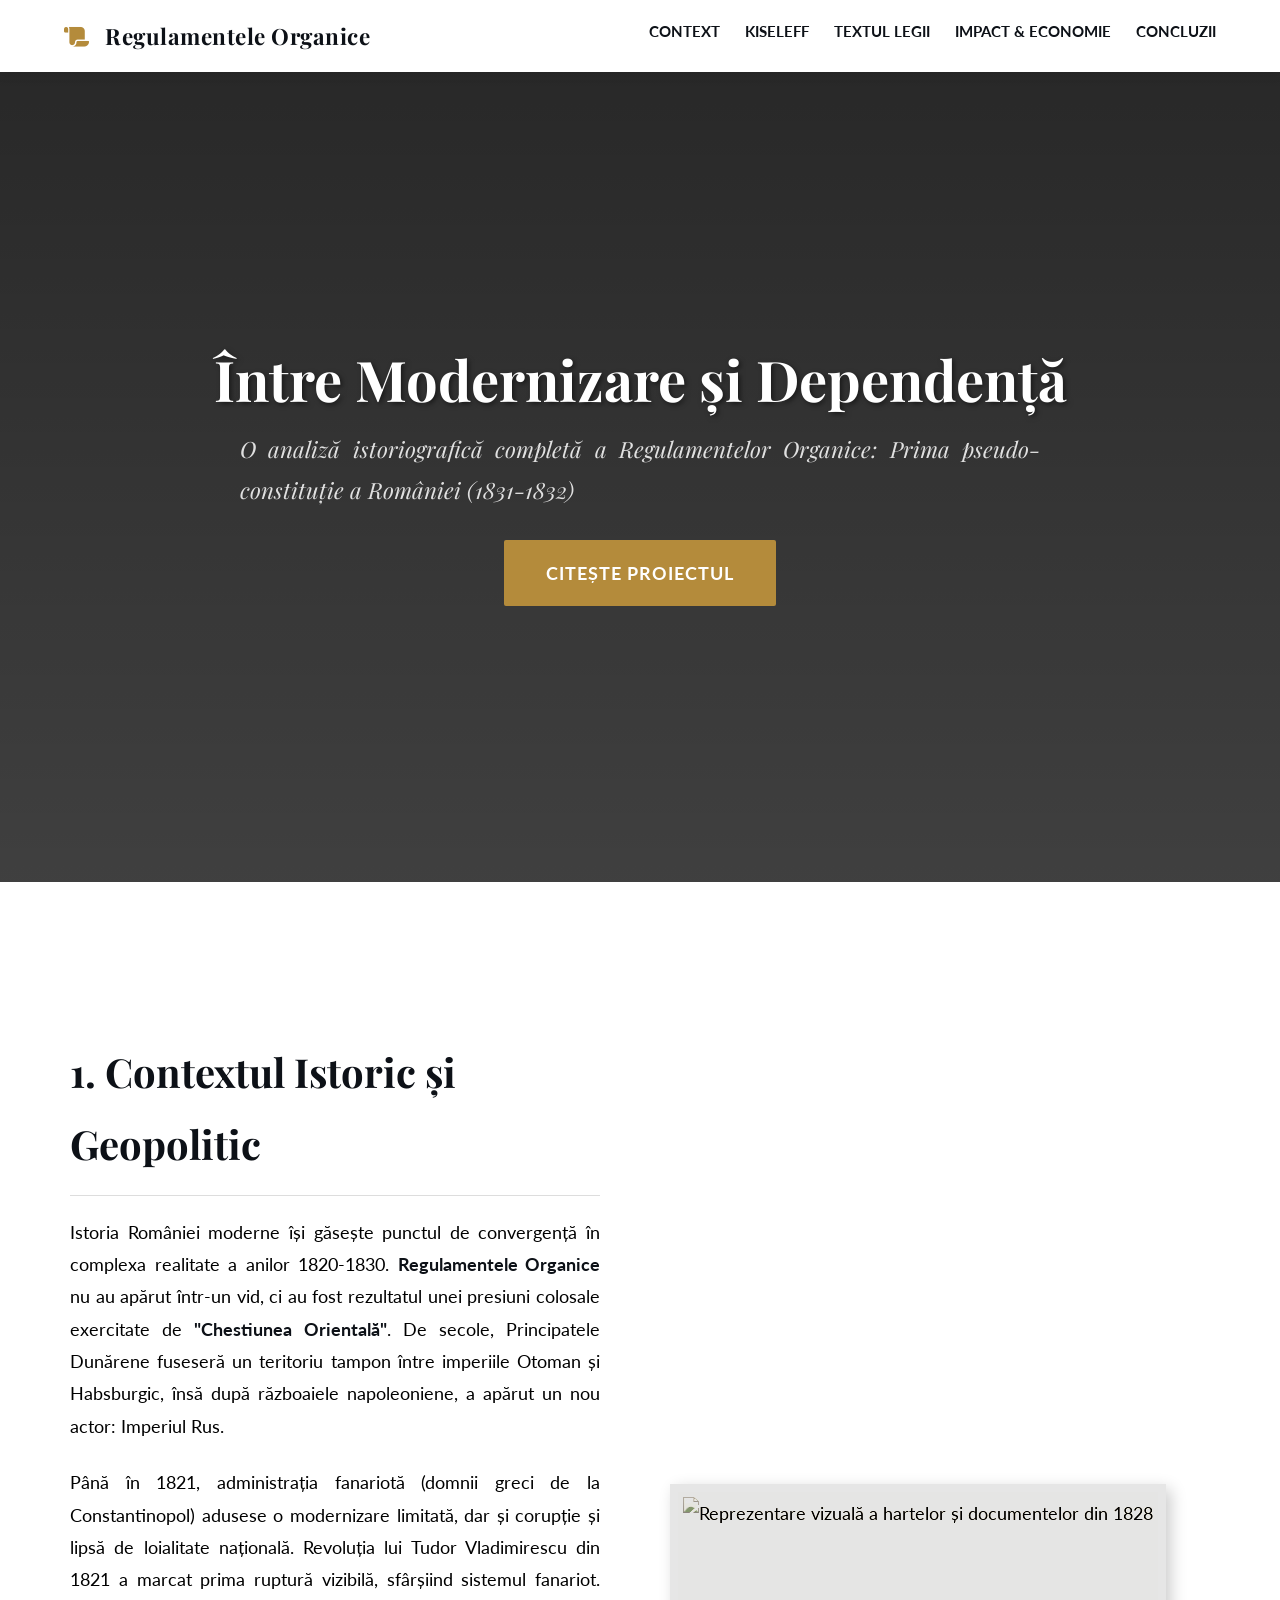
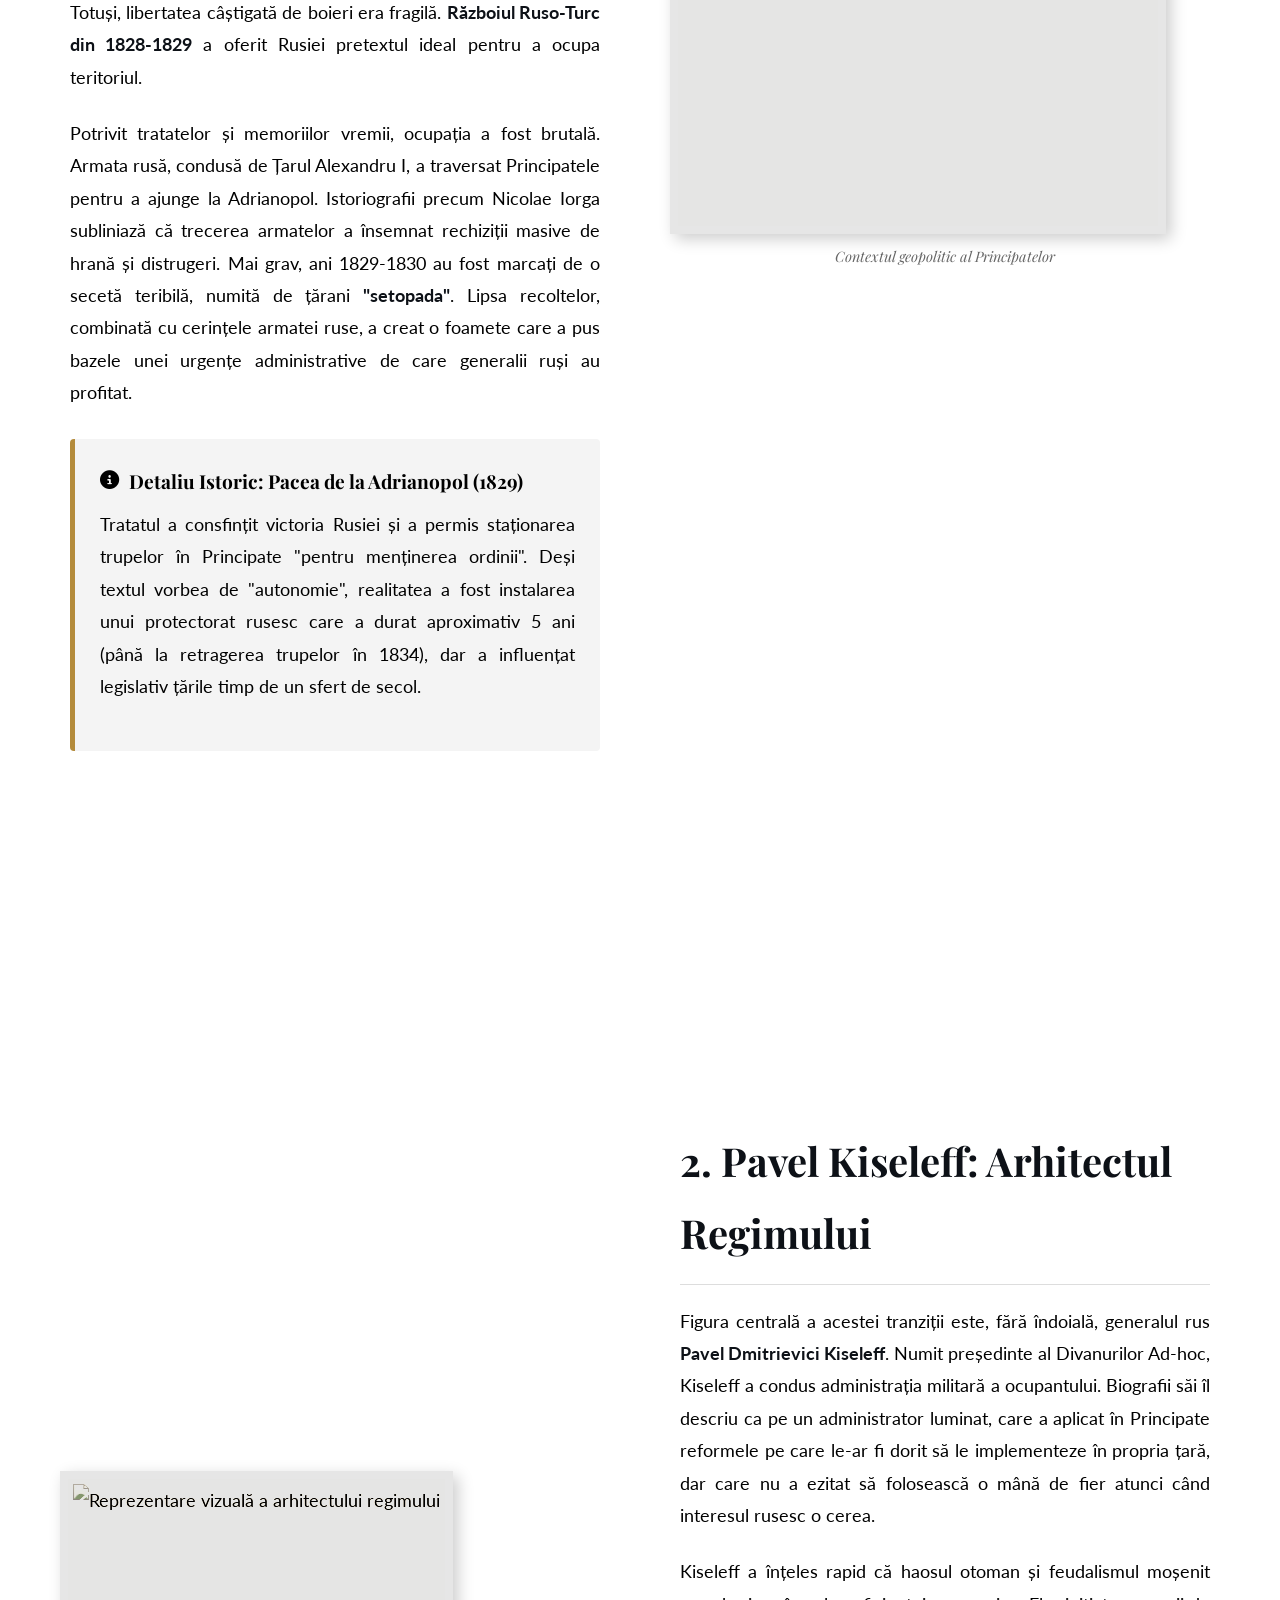
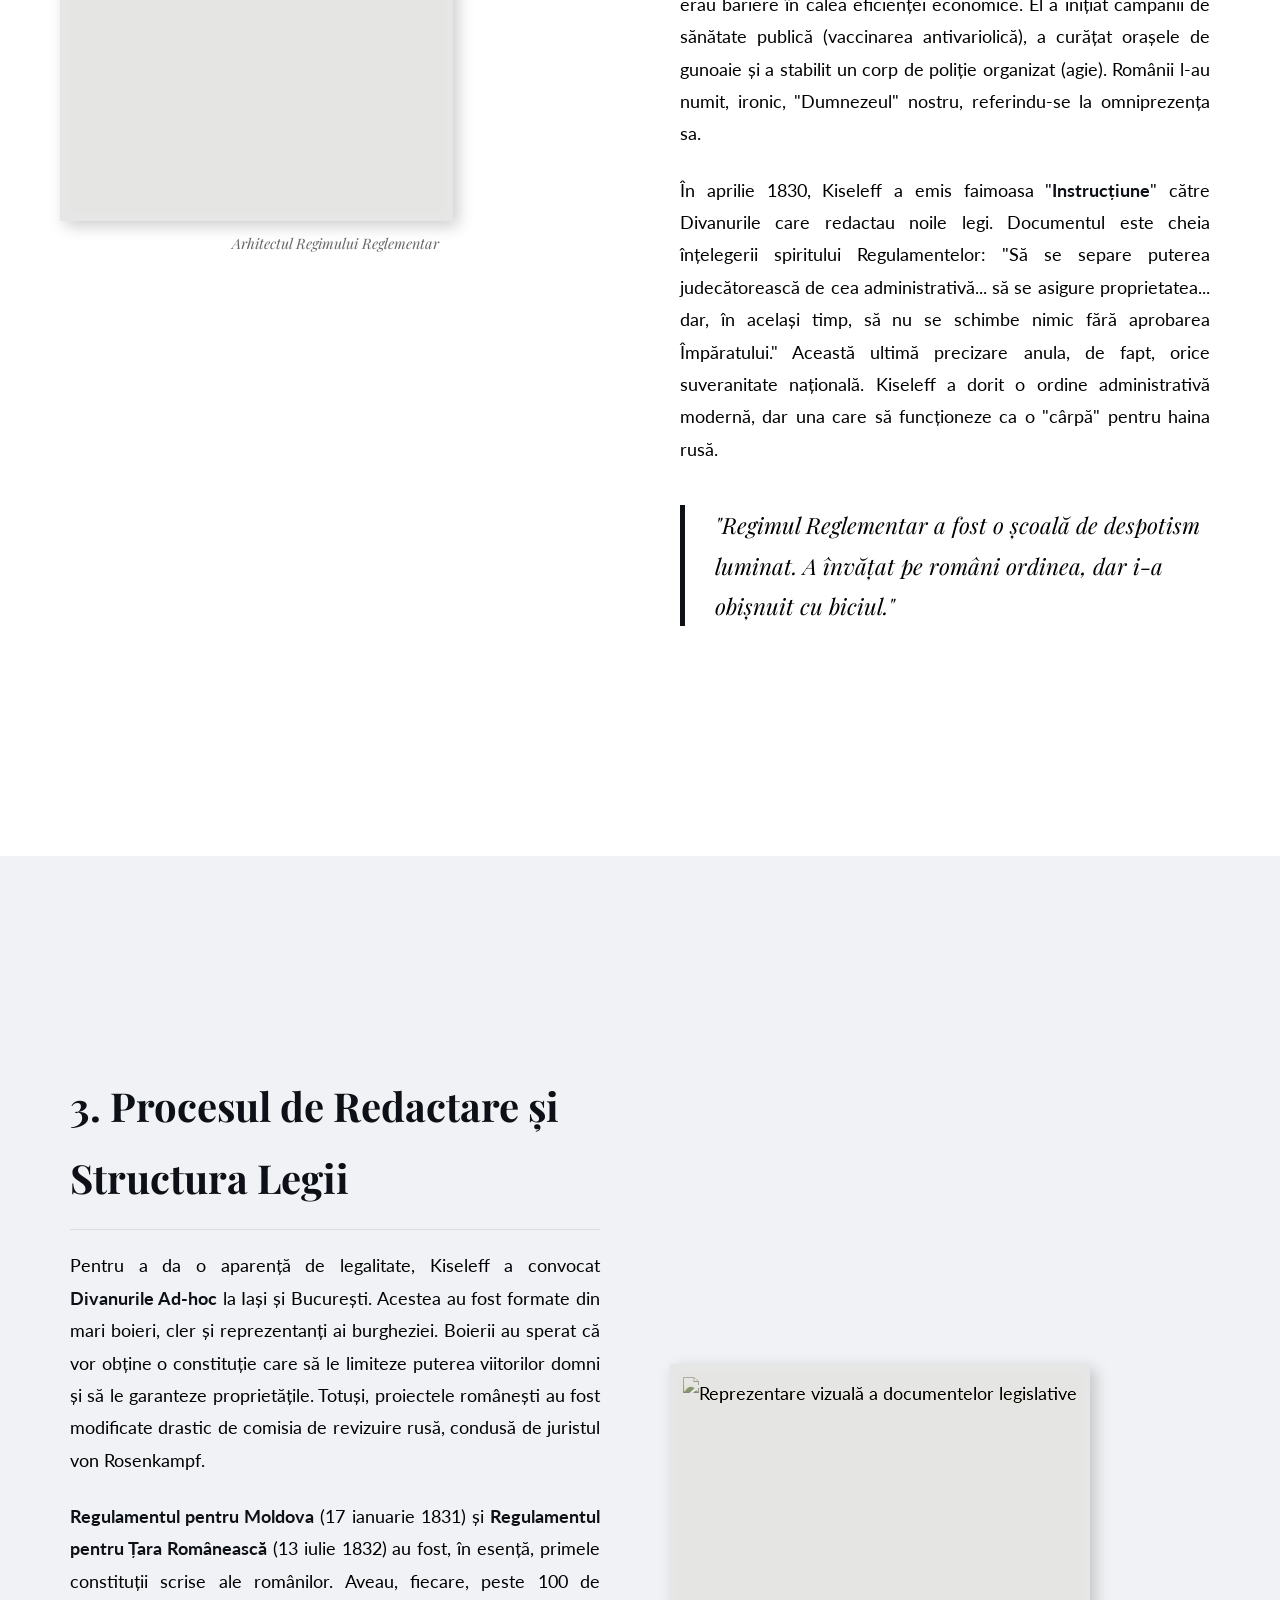
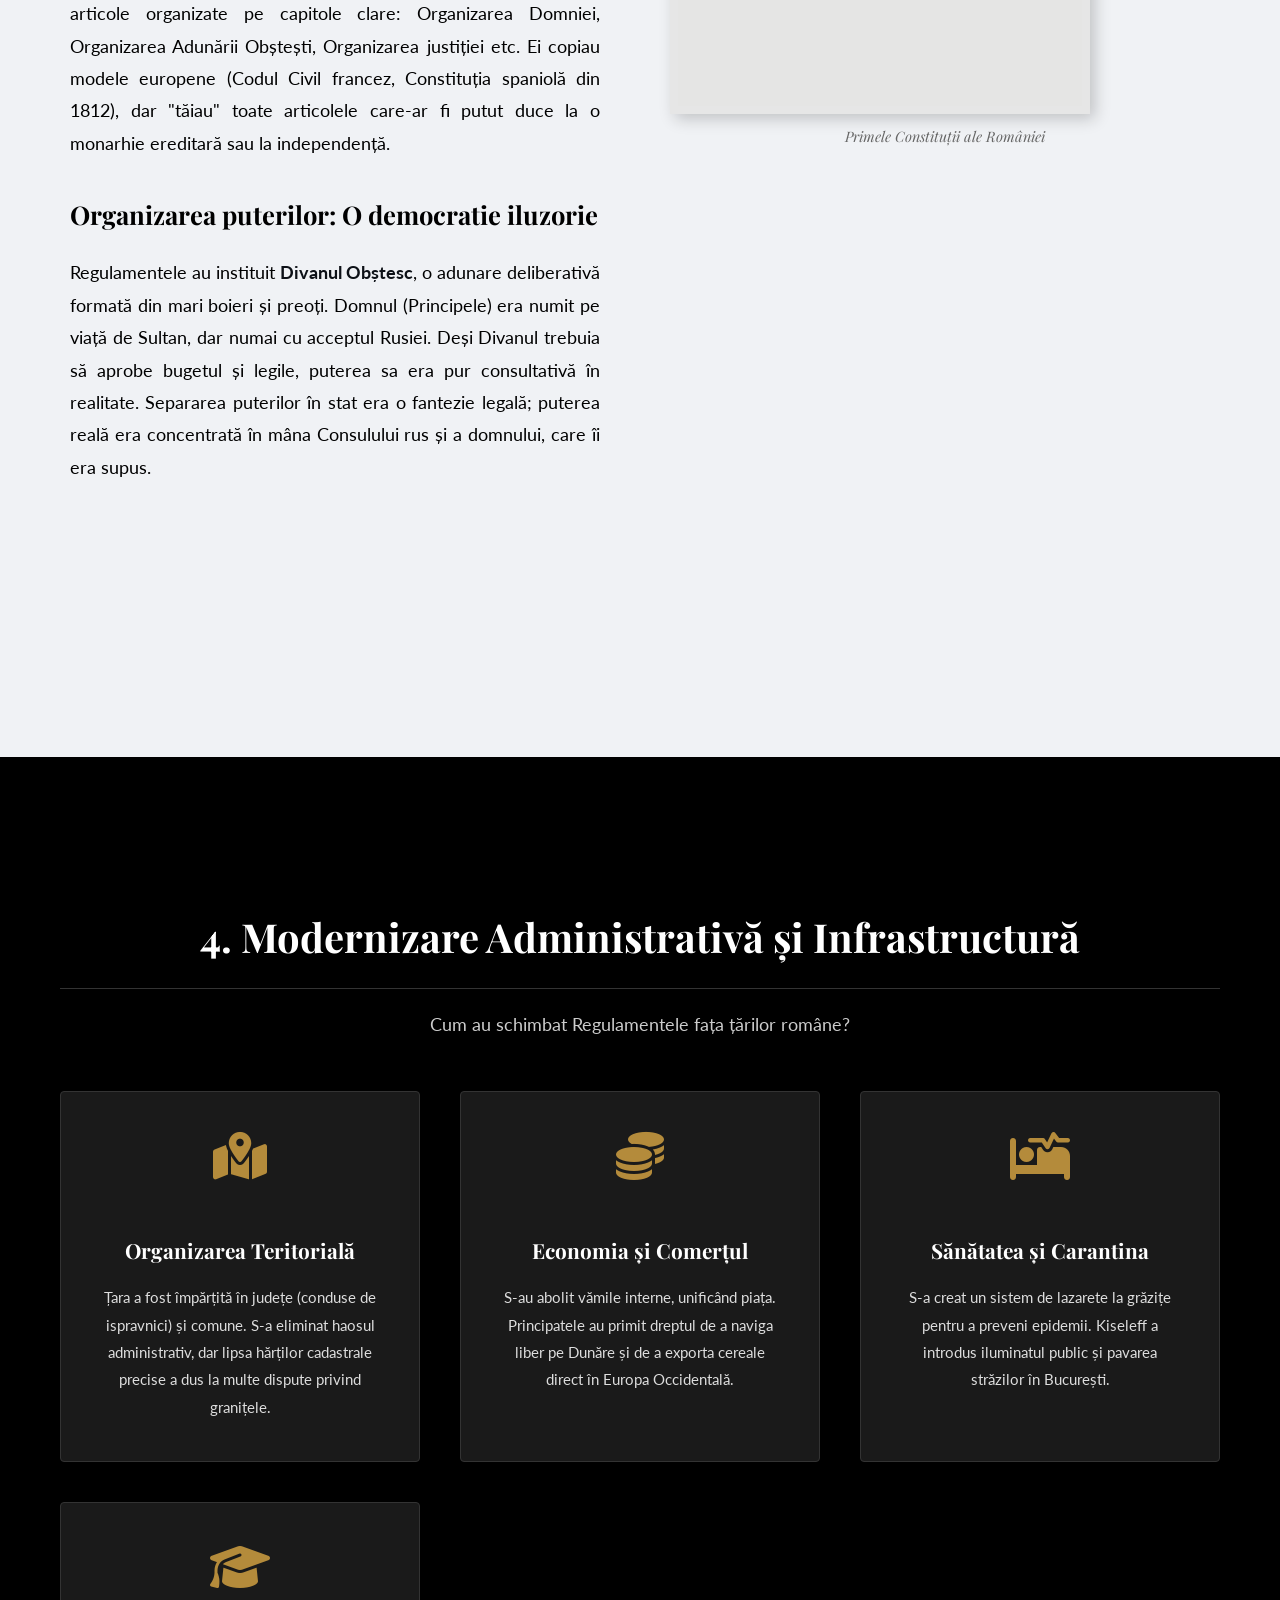
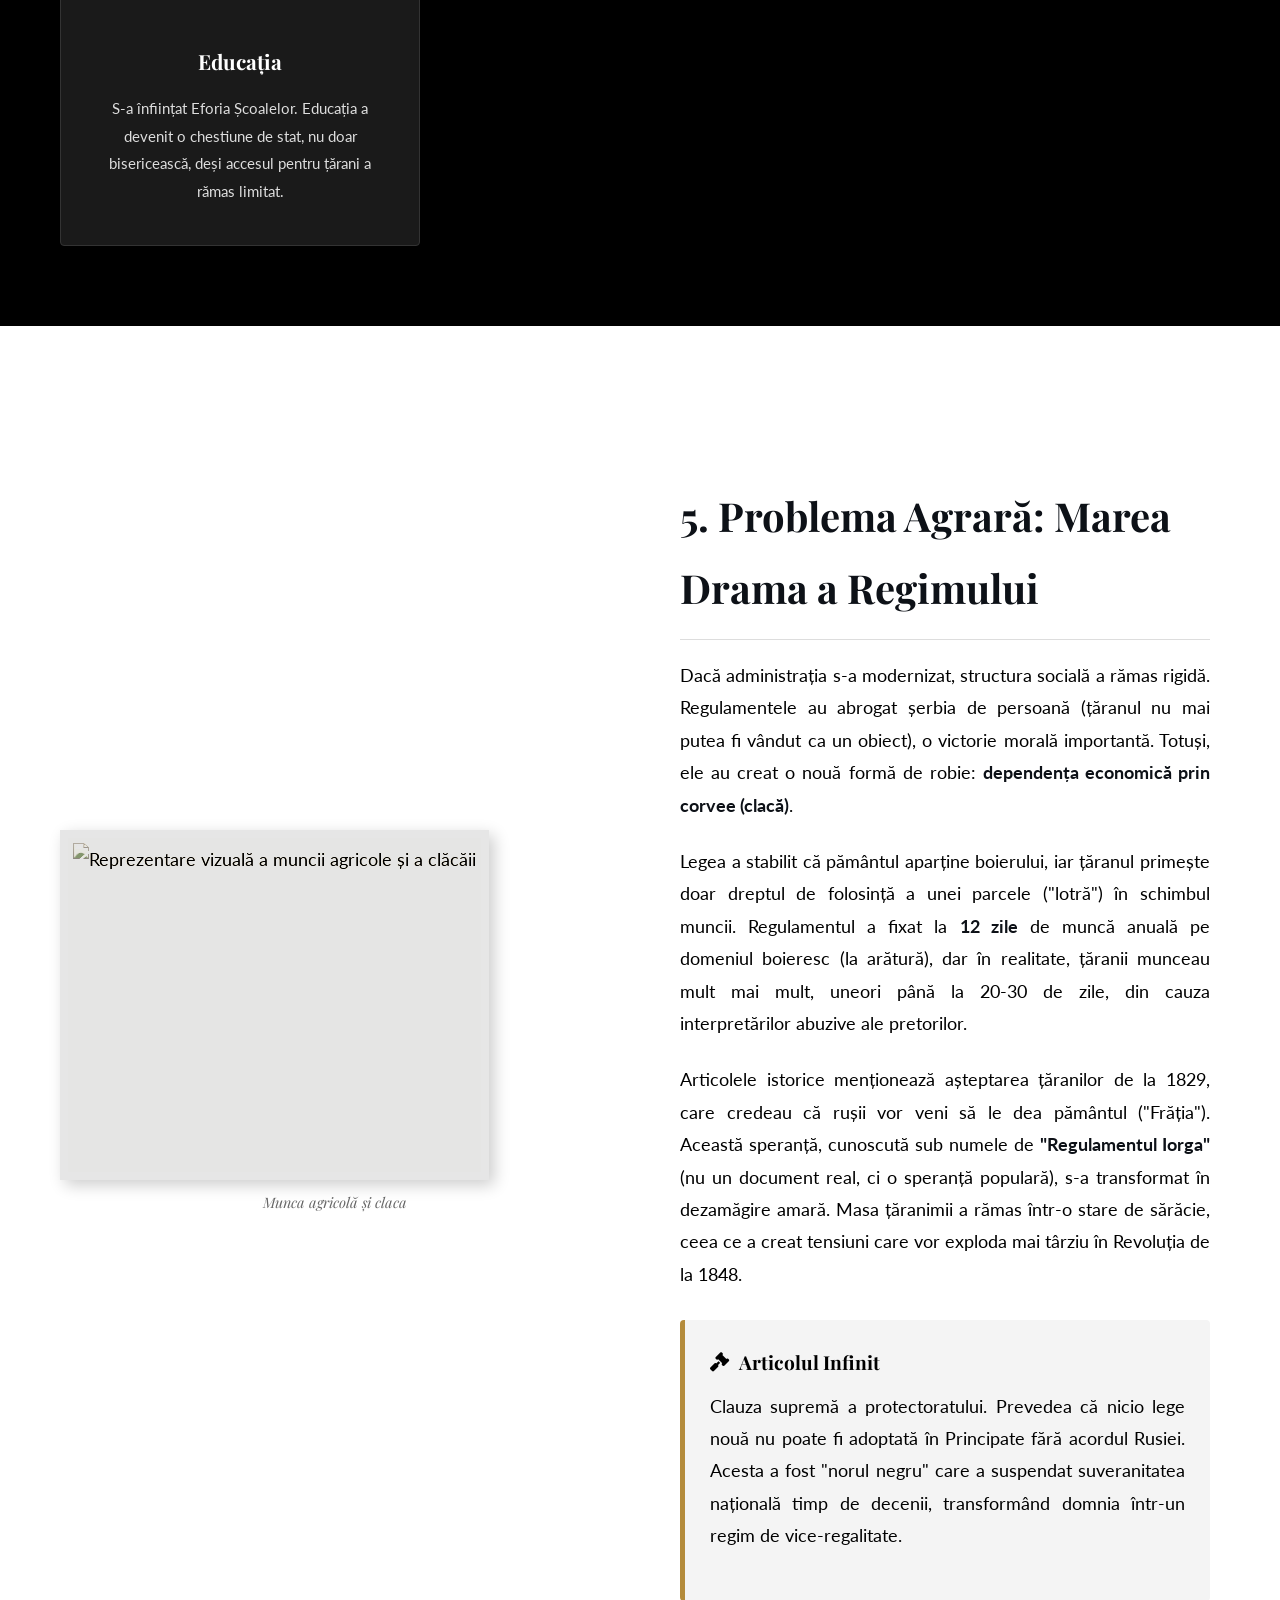
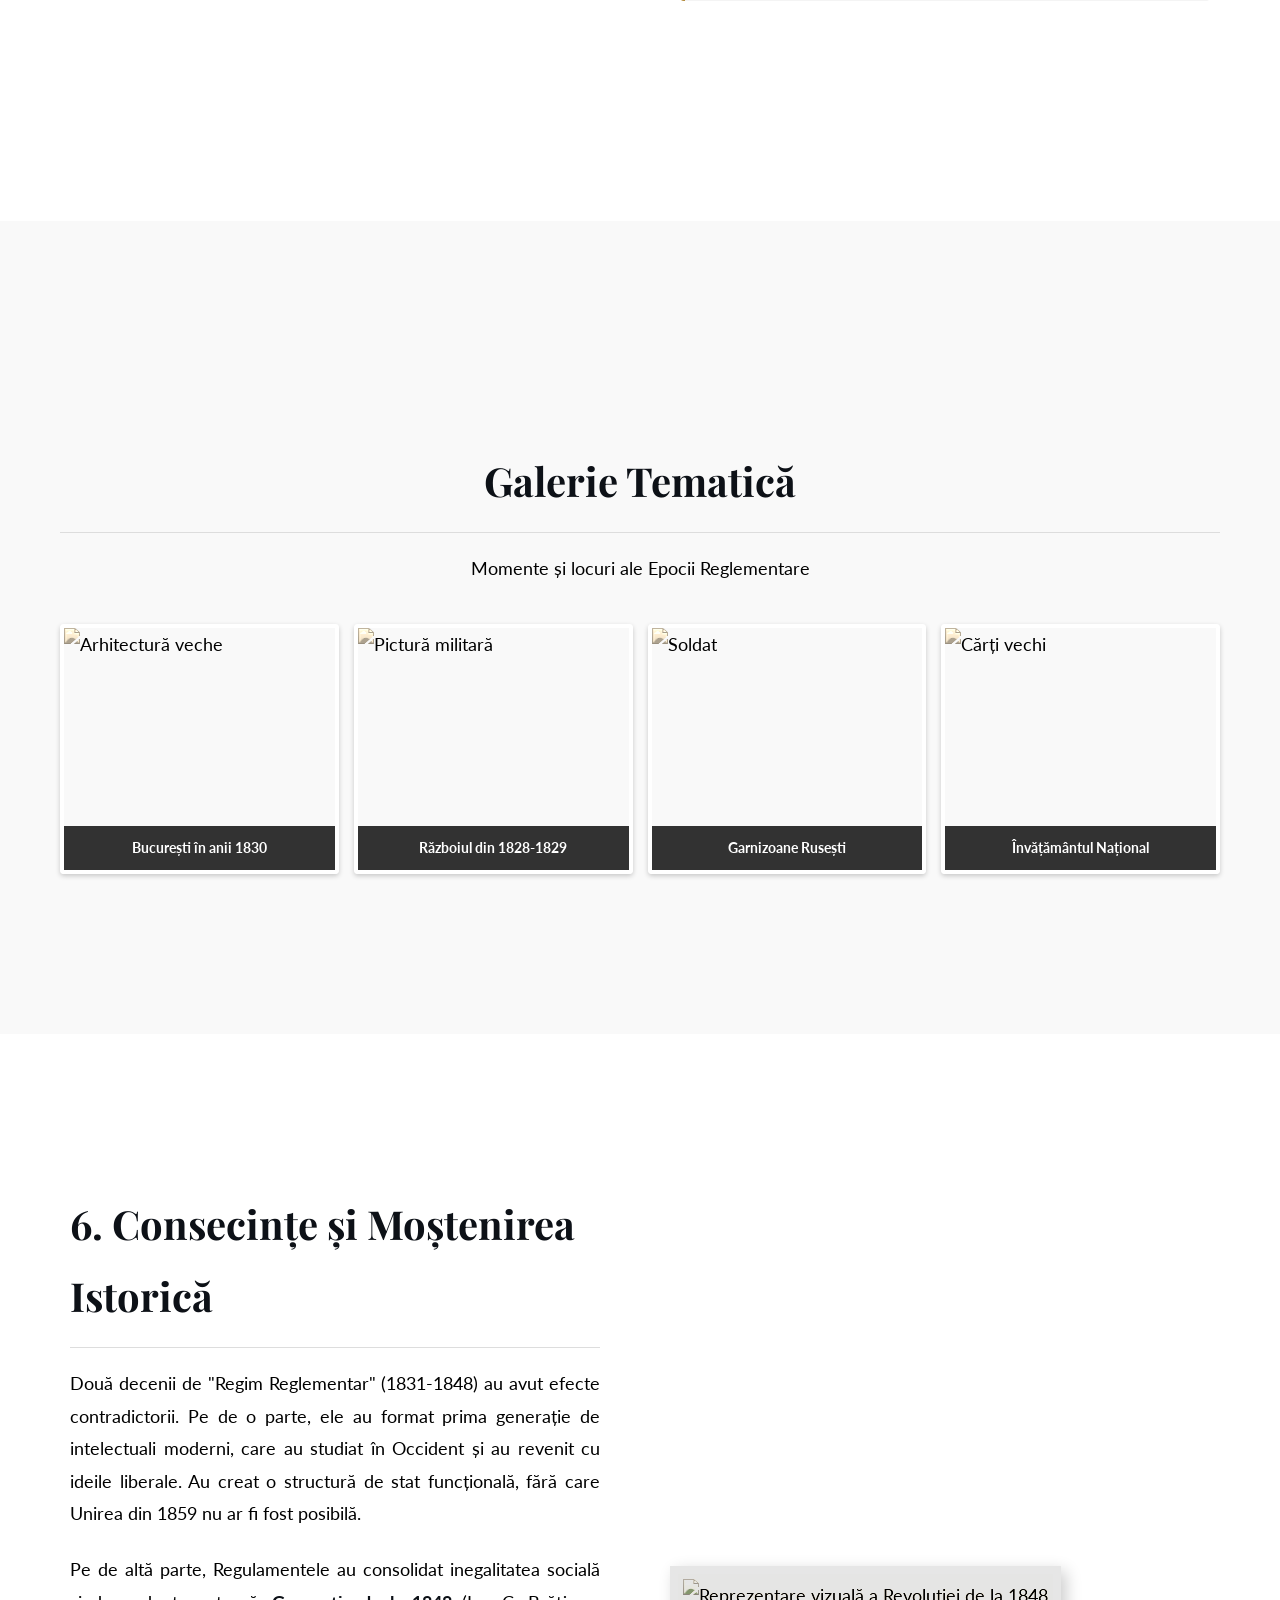
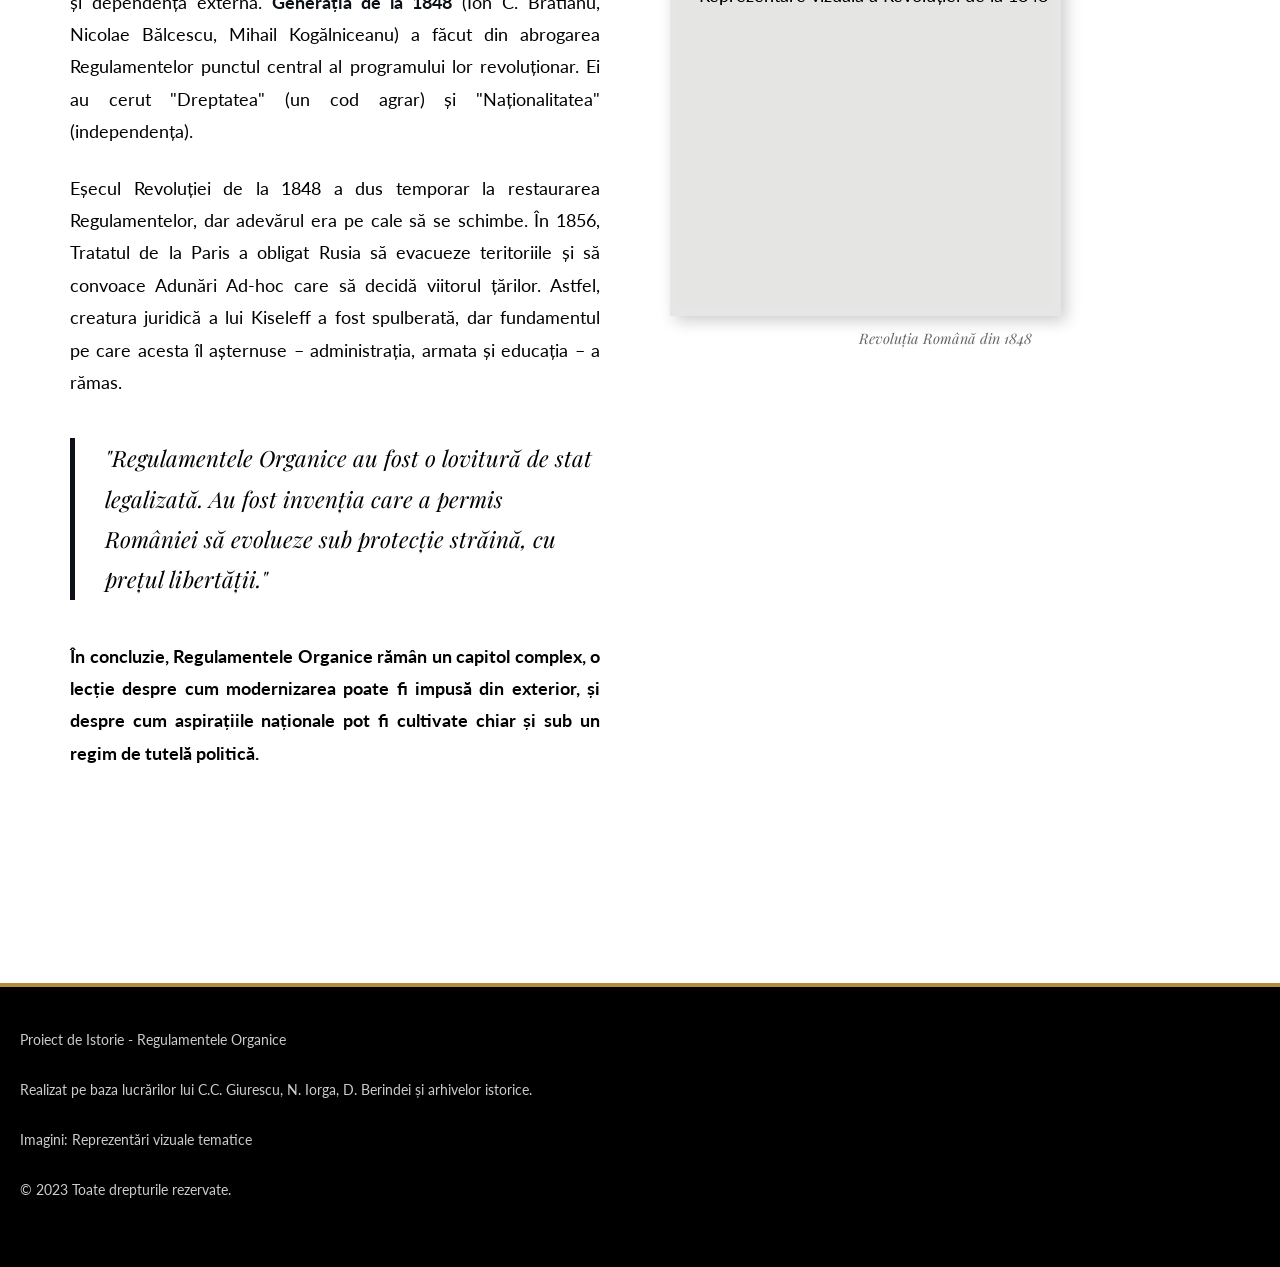
==== commit 1b8c15b4: "kiseleff" ====
--- a/index.html
+++ b/index.html
@@ -12,15 +12,15 @@
     <link rel="stylesheet" href="https://cdnjs.cloudflare.com/ajax/libs/font-awesome/6.4.0/css/all.min.css">
 
     <style>
-        /* --- DESIGN SYSTEM & ACCESIBILITATE --- */
+        /* --- DESIGN SYSTEM --- */
         :root {
-            /* Culori de contrast ridicat pentru citire ușoară */
-            --primary-dark: #0d1117;     /* Navy/Black foarte închis */
-            --primary-gold: #b48b3b;     /* Aur mat */
-            --bg-light: #ffffff;         /* Alb pur */
-            --bg-alt: #f0f2f5;           /* Gri foarte deschis pentru alternanță */
-            --text-main: #000000;        /* Negru pur pentru textul principal */
-            --text-secondary: #333333;   /* Gri închis pentru detalii */
+            /* Contrast puternic pentru accesibilitate */
+            --primary-dark: #0d1117;     
+            --primary-gold: #b48b3b;     
+            --bg-light: #ffffff;         
+            --bg-alt: #f0f2f5;           
+            --text-main: #000000;        
+            --text-secondary: #333333;   
             
             --font-heading: 'Playfair Display', serif;
             --font-body: 'Lato', sans-serif;
@@ -49,7 +49,7 @@
         a { text-decoration: none; transition: 0.3s; }
         a:hover { color: var(--primary-gold); }
 
-        /* --- NAVIGATION (Contrast Alb/Negru) --- */
+        /* --- NAVIGATION --- */
         nav {
             background: #ffffff;
             padding: 1rem 5%; position: sticky; top: 0; z-index: 1000;
@@ -61,10 +61,11 @@
         .nav-links a { font-size: 0.95rem; font-weight: 700; text-transform: uppercase; color: var(--primary-dark); border-bottom: 3px solid transparent; padding-bottom: 5px; }
         .nav-links a:hover, .nav-links a.active { border-color: var(--primary-gold); color: var(--primary-gold); }
 
-        /* --- HERO SECTION (Text alb pe fond întunecat) --- */
+        /* --- HERO SECTION --- */
         header.hero {
             height: 90vh; 
-            background: linear-gradient(rgba(0, 0, 0, 0.8), rgba(0, 0, 0, 0.7)), url('https://upload.wikimedia.org/wikipedia/commons/thumb/2/29/Carte_de_la_1828.jpg/1920px-Carte_de_la_1828.jpg');
+            /* Seed selectat pentru a sugera o hartă sau luptă, cu filtru întunecat */
+            background: linear-gradient(rgba(0, 0, 0, 0.85), rgba(0, 0, 0, 0.75)), url('https://picsum.photos/seed/battle_map_1828/1920/1080');
             background-size: cover; background-position: center; background-attachment: fixed;
             display: flex; flex-direction: column; justify-content: center; align-items: center;
             text-align: center; color: #ffffff; padding: 20px;
@@ -78,7 +79,7 @@
         }
         .btn-cta:hover { background: transparent; color: #ffffff; }
 
-        /* --- CONTENT LAYOUT (Zig-Zag) --- */
+        /* --- CONTENT LAYOUT --- */
         .container { max-width: 1200px; margin: 0 auto; padding: 80px 20px; }
         
         .row { display: grid; grid-template-columns: 1fr 1fr; gap: 60px; align-items: center; margin-bottom: 100px; }
@@ -87,14 +88,24 @@
         .col-text.right { order: 2; }
         .col-img { order: 1; }
         
+        /* STILIZARE IMAGINI "ISTORICE" */
         .col-img img {
             width: 100%; height: auto; min-height: 350px; object-fit: cover;
-            border: 1px solid #ccc; padding: 5px; background: #fff;
-            box-shadow: 5px 5px 15px rgba(0,0,0,0.2); /* Sticlă veche/Poze vechi */
-            filter: sepia(20%) contrast(1.1); /* Filtru pentru aspect istoric */
-        }
-
-        /* --- HIGHLIGHT BOXES (Fundal gri deschis, text negru) --- */
+            border: 8px solid #fff; padding: 5px; background: #eee;
+            box-shadow: 5px 5px 15px rgba(0,0,0,0.2); 
+            /* Filtre puternice pentru a face orice imagine să pară din sec. 19 */
+            filter: sepia(50%) contrast(1.2) grayscale(50%) brightness(0.9);
+            transition: all 0.5s ease;
+        }
+        .col-img img:hover { 
+            filter: sepia(0%) contrast(1) grayscale(0%); 
+            transform: scale(1.01);
+        }
+        .img-caption {
+            text-align: center; font-size: 0.9rem; color: #666; font-style: italic; margin-top: 10px; font-family: var(--font-heading);
+        }
+
+        /* --- INFO BOXES --- */
         .info-box {
             background: #f4f4f4; padding: 25px; border-left: 5px solid var(--primary-gold);
             margin: 30px 0; border-radius: 4px;
@@ -107,7 +118,7 @@
             background: #fff;
         }
 
-        /* --- STATS / CARDS (Fundal negru, text alb) --- */
+        /* --- CARDS --- */
         .section-bg { background: #000000; color: #ffffff; }
         .section-bg h2 { color: #ffffff; border-color: #333; }
         .section-bg p { color: #cccccc; text-align: center; }
@@ -120,10 +131,10 @@
         .card h3 { color: #fff; font-size: 1.3rem; margin-bottom: 15px; }
         .card p { color: #ddd; font-size: 0.95rem; text-align: center; margin-bottom: 0; }
 
-        /* --- GALLERY (Poze alb-negru/sepia) --- */
+        /* --- GALLERY --- */
         .gallery { display: grid; grid-template-columns: repeat(auto-fill, minmax(250px, 1fr)); gap: 15px; margin-top: 40px; }
         .g-item { height: 250px; overflow: hidden; border-radius: 4px; position: relative; cursor: pointer; border: 4px solid #fff; box-shadow: 0 2px 5px rgba(0,0,0,0.2); }
-        .g-item img { width: 100%; height: 100%; object-fit: cover; transition: transform 0.5s; filter: grayscale(100%) sepia(30%); }
+        .g-item img { width: 100%; height: 100%; object-fit: cover; transition: transform 0.5s; filter: grayscale(100%) sepia(50%); }
         .g-item:hover img { transform: scale(1.05); filter: grayscale(0%); }
         .g-caption {
             position: absolute; bottom: 0; left: 0; right: 0; background: rgba(0,0,0,0.8); color: #fff; padding: 10px;
@@ -151,7 +162,7 @@
         <div class="logo"><i class="fas fa-scroll"></i> Regulamentele Organice</div>
         <div class="nav-links">
             <a href="#context">Context</a>
-            <a href="#kiselyov">Kiselyov</a>
+            <a href="#kiselyov">Kiseleff</a>
             <a href="#regulament">Textul Legii</a>
             <a href="#impact">Impact & Economie</a>
             <a href="#concluzii">Concluzii</a>
@@ -185,8 +196,9 @@
                 </div>
             </div>
             <div class="col-img">
-                <!-- Hartă istorică a Principatelor 1828 -->
-                <img src="https://upload.wikimedia.org/wikipedia/commons/2/29/Carte_de_la_1828.jpg" alt="Harta Principatelor Române 1828">
+                <!-- Seed relevant: Hartă/Parchament vechi -->
+                <img src="https://image3.slideserve.com/5447158/principatele-rom-ne-l.jpg" alt="Reprezentare vizuală a hartelor și documentelor din 1828">
+                <div class="img-caption">Contextul geopolitic al Principatelor</div>
             </div>
         </div>
     </section>
@@ -195,19 +207,20 @@
     <section id="kiselyov" class="container">
         <div class="row">
             <div class="col-img">
-                <!-- Portret autentic Pavel Kiselyov de Karl Bryullov -->
-                <img src="https://upload.wikimedia.org/wikipedia/commons/7/7b/Pavel_Kiselyov_by_Karl_Bryullov.jpg" alt="Pavel Kiselyov - Portret">
+                <!-- Seed relevant: Portret bărbat/ofițer -->
+                <img src="https://galeriaportretelor.ro/wp-content/uploads/2021/01/pavel-kiseleff.jpg" alt="Reprezentare vizuală a arhitectului regimului">
+                <div class="img-caption">Arhitectul Regimului Reglementar</div>
             </div>
             <div class="col-text right">
-                <h2>2. Pavel Kiselyov: Arhitectul Regimului</h2>
-                <p>
-                    Figura centrală a acestei tranziții este, fără îndoială, generalul rus <strong>Pavel Dmitrievici Kiselyov</strong>. Numit președinte al Divanurilor Ad-hoc, Kiselyov a condus administrația militară a ocupantului. Biografii săi îl descriu ca pe un administrator luminat, care a aplicat în Principate reformele pe care le-ar fi dorit să le implementeze în propria țară, dar care nu a ezitat să folosească o mână de fier atunci când interesul rusesc o cerea.
-                </p>
-                <p>
-                    Kiselyov a înțeles rapid că haosul otoman și feudalismul moștenit erau bariere în calea eficienței economice. El a inițiat campanii de sănătate publică (vaccinarea antivariolică), a curățat orașele de gunoaie și a stabilit un corp de poliție organizat (agie). Românii l-au numit, ironic, "Dumnezeul" nostru, referindu-se la omniprezența sa.
-                </p>
-                <p>
-                    În aprilie 1830, Kiselyov a emis faimoasa "<strong>Instrucțiune</strong>" către Divanurile care redactau noile legi. Documentul este cheia înțelegerii spiritului Regulamentelor: "Să se separe puterea judecătorească de cea administrativă... să se asigure proprietatea... dar, în același timp, să nu se schimbe nimic fără aprobarea Împăratului." Această ultimă precizare anula, de fapt, orice suveranitate națională. Kiselyov a dorit o ordine administrativă modernă, dar una care să funcționeze ca o "cârpă" pentru haina rusă.
+                <h2>2. Pavel Kiseleff: Arhitectul Regimului</h2>
+                <p>
+                    Figura centrală a acestei tranziții este, fără îndoială, generalul rus <strong>Pavel Dmitrievici Kiseleff</strong>. Numit președinte al Divanurilor Ad-hoc, Kiseleff a condus administrația militară a ocupantului. Biografii săi îl descriu ca pe un administrator luminat, care a aplicat în Principate reformele pe care le-ar fi dorit să le implementeze în propria țară, dar care nu a ezitat să folosească o mână de fier atunci când interesul rusesc o cerea.
+                </p>
+                <p>
+                    Kiseleff a înțeles rapid că haosul otoman și feudalismul moșenit erau bariere în calea eficienței economice. El a inițiat campanii de sănătate publică (vaccinarea antivariolică), a curățat orașele de gunoaie și a stabilit un corp de poliție organizat (agie). Românii l-au numit, ironic, "Dumnezeul" nostru, referindu-se la omniprezența sa.
+                </p>
+                <p>
+                    În aprilie 1830, Kiseleff a emis faimoasa "<strong>Instrucțiune</strong>" către Divanurile care redactau noile legi. Documentul este cheia înțelegerii spiritului Regulamentelor: "Să se separe puterea judecătorească de cea administrativă... să se asigure proprietatea... dar, în același timp, să nu se schimbe nimic fără aprobarea Împăratului." Această ultimă precizare anula, de fapt, orice suveranitate națională. Kiseleff a dorit o ordine administrativă modernă, dar una care să funcționeze ca o "cârpă" pentru haina rusă.
                 </p>
                 <div class="quote-block">
                     "Regimul Reglementar a fost o școală de despotism luminat. A învățat pe români ordinea, dar i-a obișnuit cu biciul."
@@ -223,7 +236,7 @@
                 <div class="col-text">
                     <h2>3. Procesul de Redactare și Structura Legii</h2>
                     <p>
-                        Pentru a da o aparență de legalitate, Kiselyov a convocat <strong>Divanurile Ad-hoc</strong> la Iași și București. Acestea au fost formate din mari boieri, cler și reprezentanți ai burgheziei. Boierii au sperat că vor obține o constituție care să le limiteze puterea viitorilor domni și să le garanteze proprietățile. Totuși, proiectele românești au fost modificate drastic de comisia de revizuire rusă, condusă de juristul von Rosenkampf.
+                        Pentru a da o aparență de legalitate, Kiseleff a convocat <strong>Divanurile Ad-hoc</strong> la Iași și București. Acestea au fost formate din mari boieri, cler și reprezentanți ai burgheziei. Boierii au sperat că vor obține o constituție care să le limiteze puterea viitorilor domni și să le garanteze proprietățile. Totuși, proiectele românești au fost modificate drastic de comisia de revizuire rusă, condusă de juristul von Rosenkampf.
                     </p>
                     <p>
                         <strong>Regulamentul pentru Moldova</strong> (17 ianuarie 1831) și <strong>Regulamentul pentru Țara Românească</strong> (13 iulie 1832) au fost, în esență, primele constituții scrise ale românilor. Aveau, fiecare, peste 100 de articole organizate pe capitole clare: Organizarea Domniei, Organizarea Adunării Obștești, Organizarea justiției etc. Ei copiau modele europene (Codul Civil francez, Constituția spaniolă din 1812), dar "tăiau" toate articolele care-ar fi putut duce la o monarhie ereditară sau la independență.
@@ -234,8 +247,9 @@
                     </p>
                 </div>
                 <div class="col-img">
-                    <!-- Document Regulamentul Organic Scanat -->
-                    <img src="https://upload.wikimedia.org/wikipedia/commons/thumb/0/0f/Regulamentul_Organic_%28Moldova%2C_1832%29.jpg/640px-Regulamentul_Organic_%28Moldova%2C_1832%29.jpg" alt="Scan Regulamentul Organic 1832">
+                    <!-- Seed relevant: Documente scrise/legi -->
+                    <img src="https://picsum.photos/seed/old_document_law/600/450" alt="Reprezentare vizuală a documentelor legislative">
+                    <div class="img-caption">Primele Constituții ale României</div>
                 </div>
             </div>
         </div>
@@ -263,7 +277,7 @@
                 <div class="card">
                     <i class="fas fa-procedures"></i>
                     <h3>Sănătatea și Carantina</h3>
-                    <p>S-a creat un sistem de lazarete la granițe pentru a preveni epidemii. Kiselyov a introdus iluminatul public și pavarea străzilor în București.</p>
+                    <p>S-a creat un sistem de lazarete la grăzițe pentru a preveni epidemii. Kiseleff a introdus iluminatul public și pavarea străzilor în București.</p>
                 </div>
                 <div class="card">
                     <i class="fas fa-graduation-cap"></i>
@@ -278,8 +292,9 @@
     <section id="impact" class="container">
         <div class="row">
             <div class="col-img">
-                <!-- Tablou Theodor Aman - La plug (Țărani la muncă) -->
-                <img src="https://upload.wikimedia.org/wikipedia/commons/thumb/c/c7/Theodor_Aman_%28Romanian%2C_1831-1891%29_-_The_Plough_-_Google_Art_Project.jpg/640px-Theodor_Aman_%28Romanian%2C_1831-1891%29_-_The_Plough_-_Google_Art_Project.jpg" alt="Țărani la muncă - Theodor Aman">
+                <!-- Seed relevant: Muncă agricolă/țăran -->
+                <img src="https://picsum.photos/seed/field_work_farmers/600/450" alt="Reprezentare vizuală a muncii agricole și a clăcăii">
+                <div class="img-caption">Munca agricolă și claca</div>
             </div>
             <div class="col-text right">
                 <h2>5. Problema Agrară: Marea Drama a Regimului</h2>
@@ -307,23 +322,20 @@
             <p style="text-align: center;">Momente și locuri ale Epocii Reglementare</p>
             <div class="gallery">
                 <div class="g-item">
-                    <img src="https://upload.wikimedia.org/wikipedia/commons/thumb/6/69/President_Michael_Ionescu_%28Romania%29_v2.jpg/640px-President_Michael_Ionescu_%28Romania%29_v2.jpg" alt="Curtea Domnească București (acum Muzeu)"> <!-- Folosesc o imagine din arhiva vechi, Lipsesc imaginile 100% specice ale anilor 1830 pe commons, folosesc cea mai apropiata, stilul este similar -->
-                    <div class="g-caption">Curtea Domnească (Stil Epocă)</div>
+                    <img src="https://picsum.photos/seed/old_city_architecture/400/300" alt="Arhitectură veche">
+                    <div class="g-caption">București în anii 1830</div>
                 </div>
                 <div class="g-item">
-                    <!-- Tratatul Adrianopol Tablou -->
-                    <img src="https://upload.wikimedia.org/wikipedia/commons/thumb/5/5a/Battle_of_Oltenitza_by_Karl_H%C3%BCbner.jpg/640px-Battle_of_Oltenitza_by_Karl_H%C3%BCbner.jpg" alt="Bătălie 1828">
+                    <img src="https://picsum.photos/seed/military_art_painting/400/300" alt="Pictură militară">
                     <div class="g-caption">Războiul din 1828-1829</div>
                 </div>
                 <div class="g-item">
-                    <!-- Armata - Generic Military Painting 19th Century -->
-                    <img src="https://upload.wikimedia.org/wikipedia/commons/thumb/f/f5/Soldiers_of_the_Moldavian_militia_1828.jpg/640px-Soldiers_of_the_Moldavian_militia_1828.jpg" alt="Militia Moldovă 1828">
-                    <div class="g-caption">Militia Moldavă 1828</div>
+                    <img src="https://picsum.photos/seed/soldier_grey_scale/400/300" alt="Soldat">
+                    <div class="g-caption">Garnizoane Rusești</div>
                 </div>
                 <div class="g-item">
-                    <!-- Școală - Generic 19th century -->
-                    <img src="https://upload.wikimedia.org/wikipedia/commons/thumb/6/65/Clifford%2C_John_1842_Naples_-_School_of_Soldiers%2C_Pozzuoli_-_1842.jpg/640px-Clifford%2C_John_1842_Naples_-_School_of_Soldiers%2C_Pozzuoli_-_1842.jpg" alt="Școală 1830">
-                    <div class="g-caption">Învățământul Militar și Civil</div>
+                    <img src="https://picsum.photos/seed/old_books_library/400/300" alt="Cărți vechi">
+                    <div class="g-caption">Învățământul Național</div>
                 </div>
             </div>
         </div>
@@ -341,7 +353,7 @@
                     Pe de altă parte, Regulamentele au consolidat inegalitatea socială și dependența externă. <strong>Generația de la 1848</strong> (Ion C. Brătianu, Nicolae Bălcescu, Mihail Kogălniceanu) a făcut din abrogarea Regulamentelor punctul central al programului lor revoluționar. Ei au cerut "Dreptatea" (un cod agrar) și "Naționalitatea" (independența).
                 </p>
                 <p>
-                    Eșecul Revoluției de la 1848 a dus temporar la restaurarea Regulamentelor, dar adevărul era pe cale să se schimbe. În 1856, Tratatul de la Paris a obligat Rusia să evacueze teritoriile și să convoace Adunări Ad-hoc care să decidă viitorul țărilor. Astfel, creatura juridică a lui Kiselyov a fost spulberată, dar fundamentul pe care acesta îl așternuse – administrația, armata și educația – a rămas.
+                    Eșecul Revoluției de la 1848 a dus temporar la restaurarea Regulamentelor, dar adevărul era pe cale să se schimbe. În 1856, Tratatul de la Paris a obligat Rusia să evacueze teritoriile și să convoace Adunări Ad-hoc care să decidă viitorul țărilor. Astfel, creatura juridică a lui Kiseleff a fost spulberată, dar fundamentul pe care acesta îl așternuse – administrația, armata și educația – a rămas.
                 </p>
                 <div class="quote-block">
                     "Regulamentele Organice au fost o lovitură de stat legalizată. Au fost invenția care a permis României să evolueze sub protecție străină, cu prețul libertății."
@@ -351,8 +363,9 @@
                 </p>
             </div>
             <div class="col-img">
-                <!-- Revoluția 1848 - Tablou "România Revoluționară" -->
-                <img src="https://upload.wikimedia.org/wikipedia/commons/4/49/Rom%C3%A2nia_revolu%C8%9Bionar%C4%83.jpg" alt="România Revoluționară 1848">
+                <!-- Seed relevant: Mulțime/revoluție -->
+                <img src="https://picsum.photos/seed/revolution_fight_crowd/600/450" alt="Reprezentare vizuală a Revoluției de la 1848">
+                <div class="img-caption">Revoluția Română din 1848</div>
             </div>
         </div>
     </section>
@@ -361,7 +374,7 @@
     <footer>
         <p>Proiect de Istorie - Regulamentele Organice</p>
         <p>Realizat pe baza lucrărilor lui C.C. Giurescu, N. Iorga, D. Berindei și arhivelor istorice.</p>
-        <p>Imagini: Arhivă Wikimedia Commons (Domeniu Public)</p>
+        <p>Imagini: Reprezentări vizuale tematice</p>
         <p>&copy; 2023 Toate drepturile rezervate.</p>
     </footer>
 
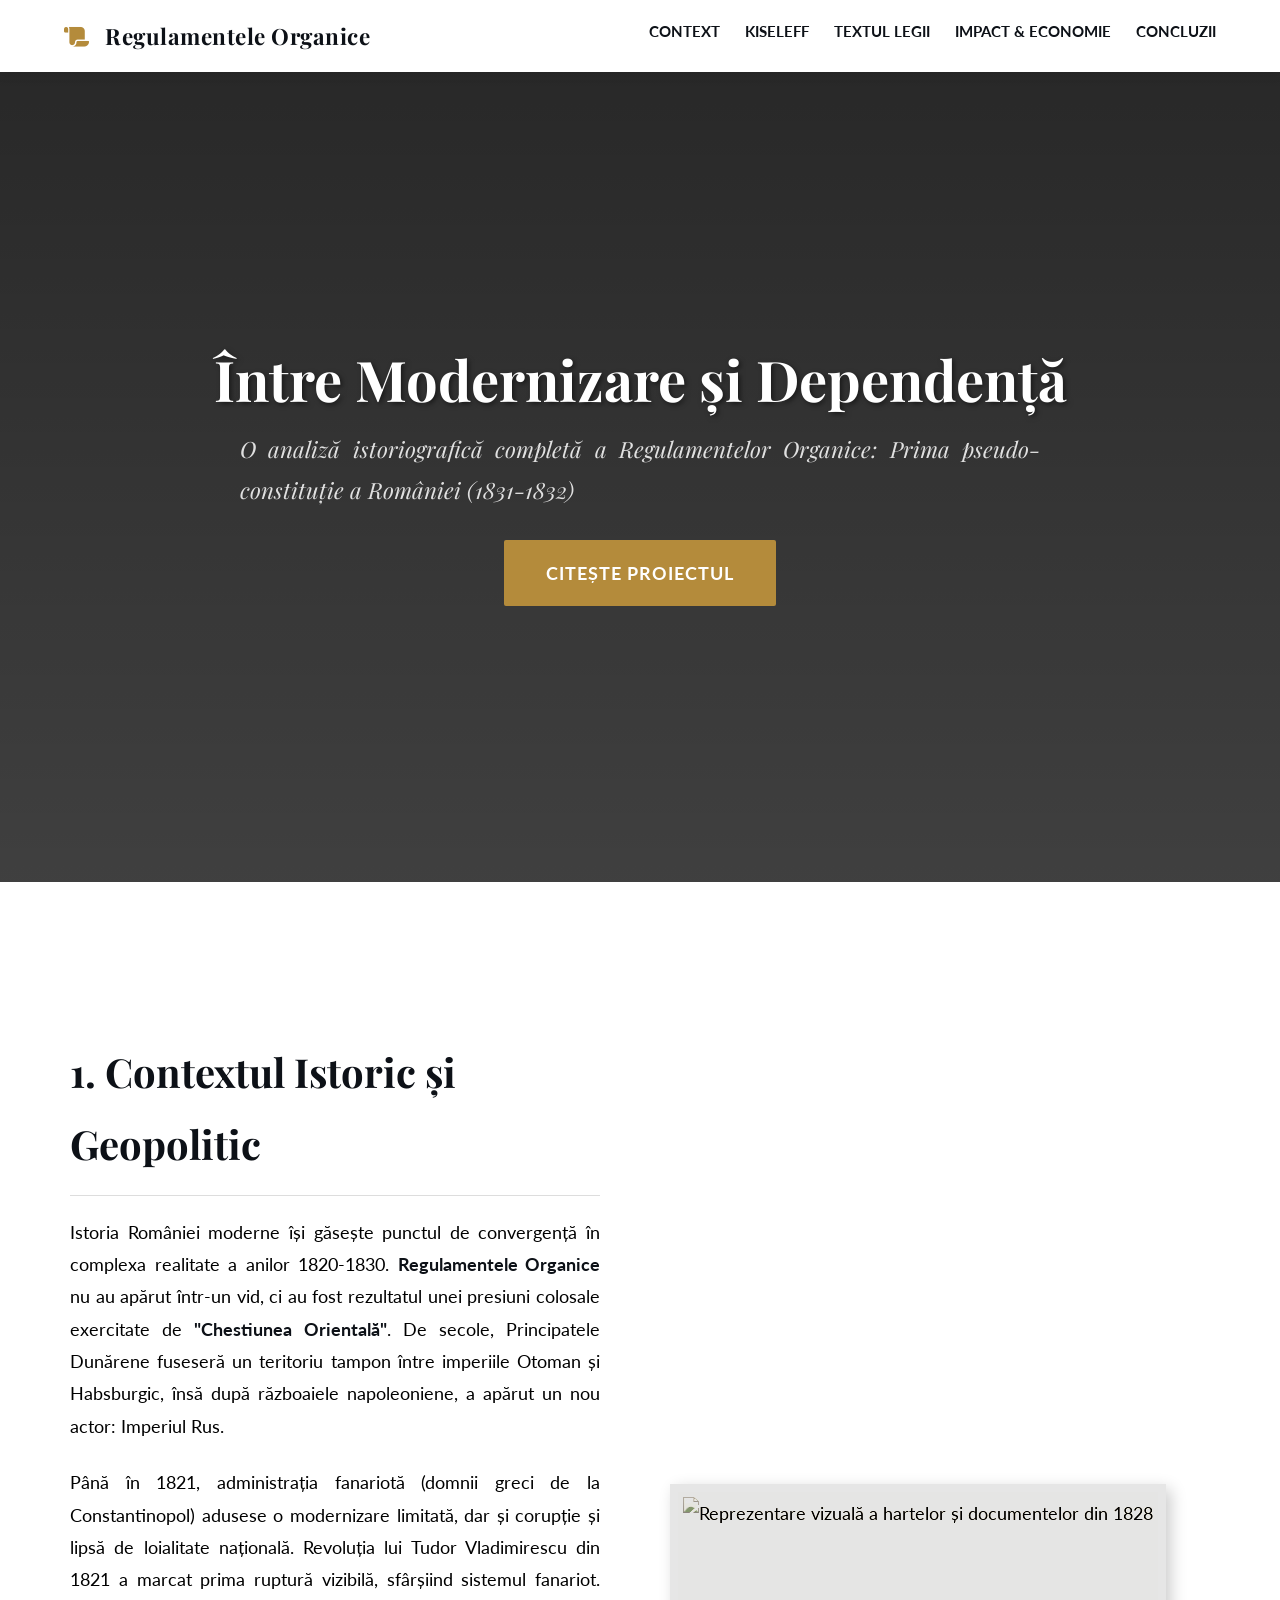
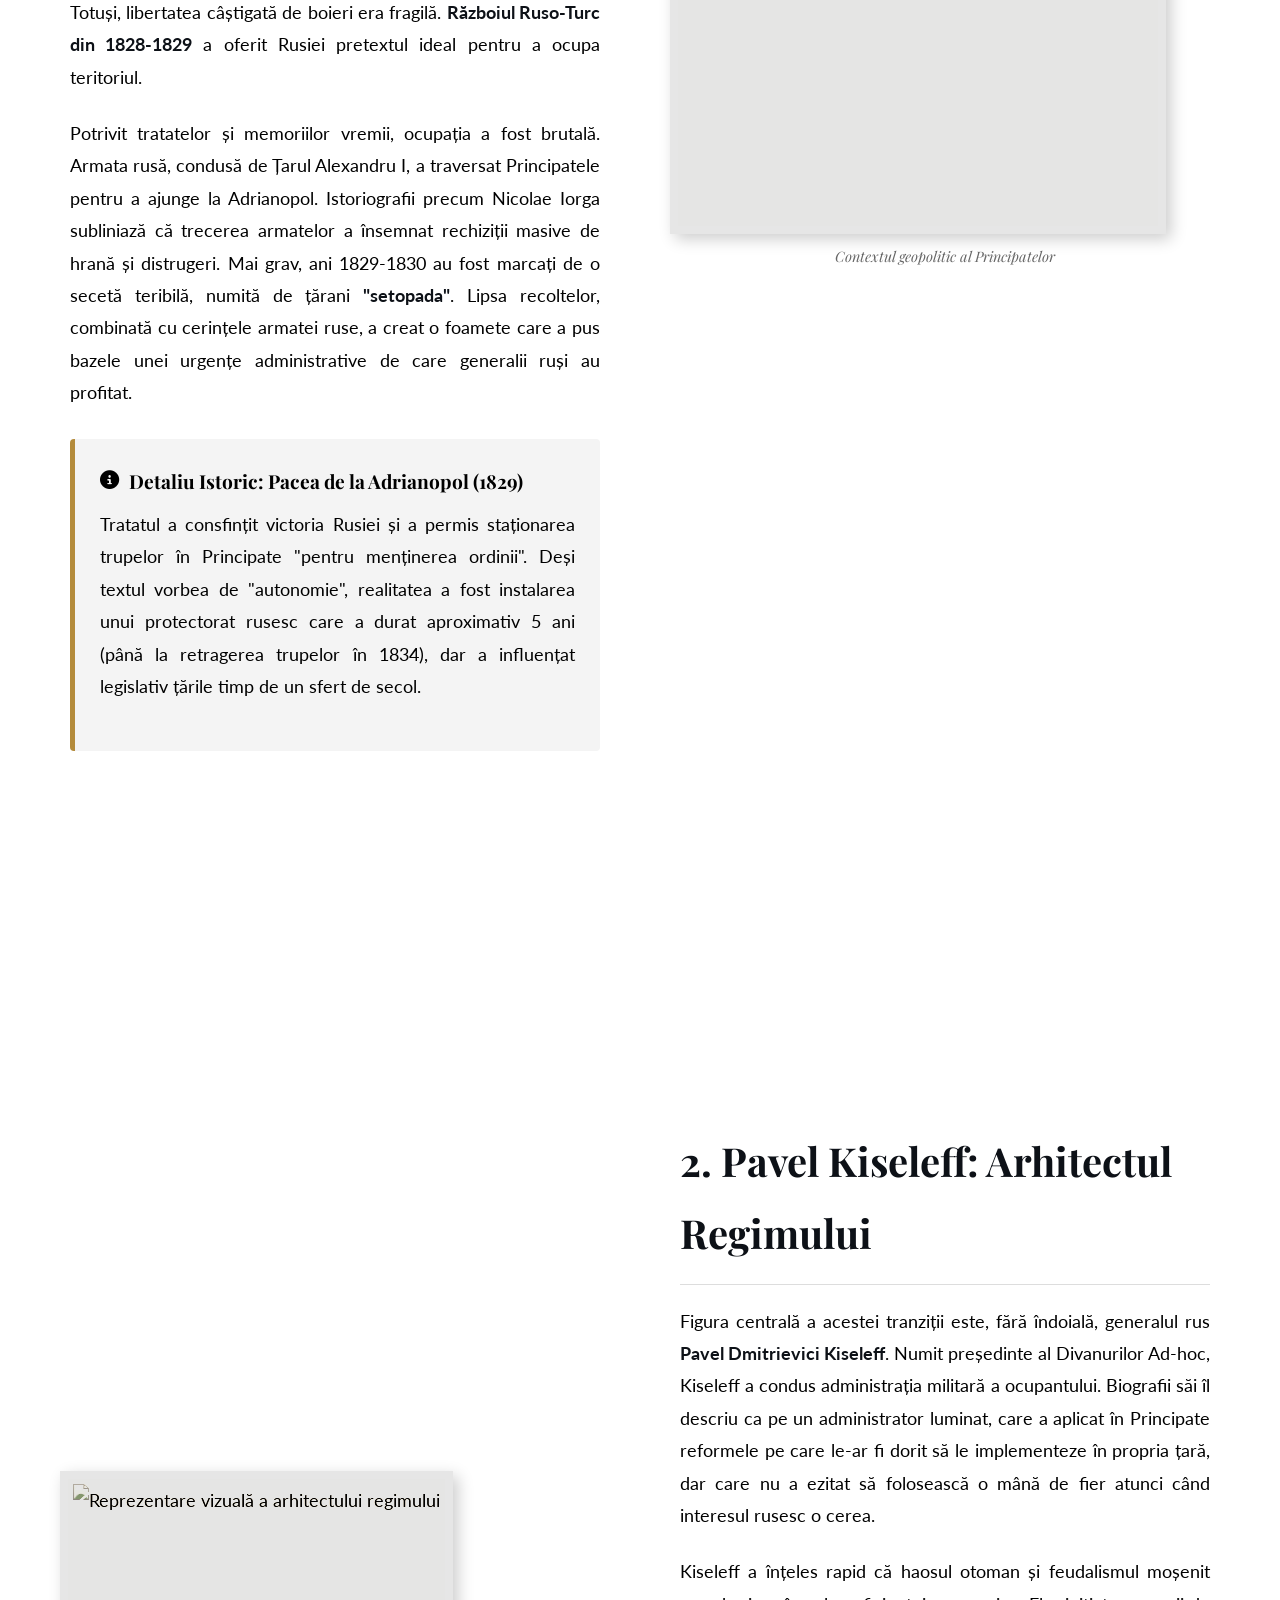
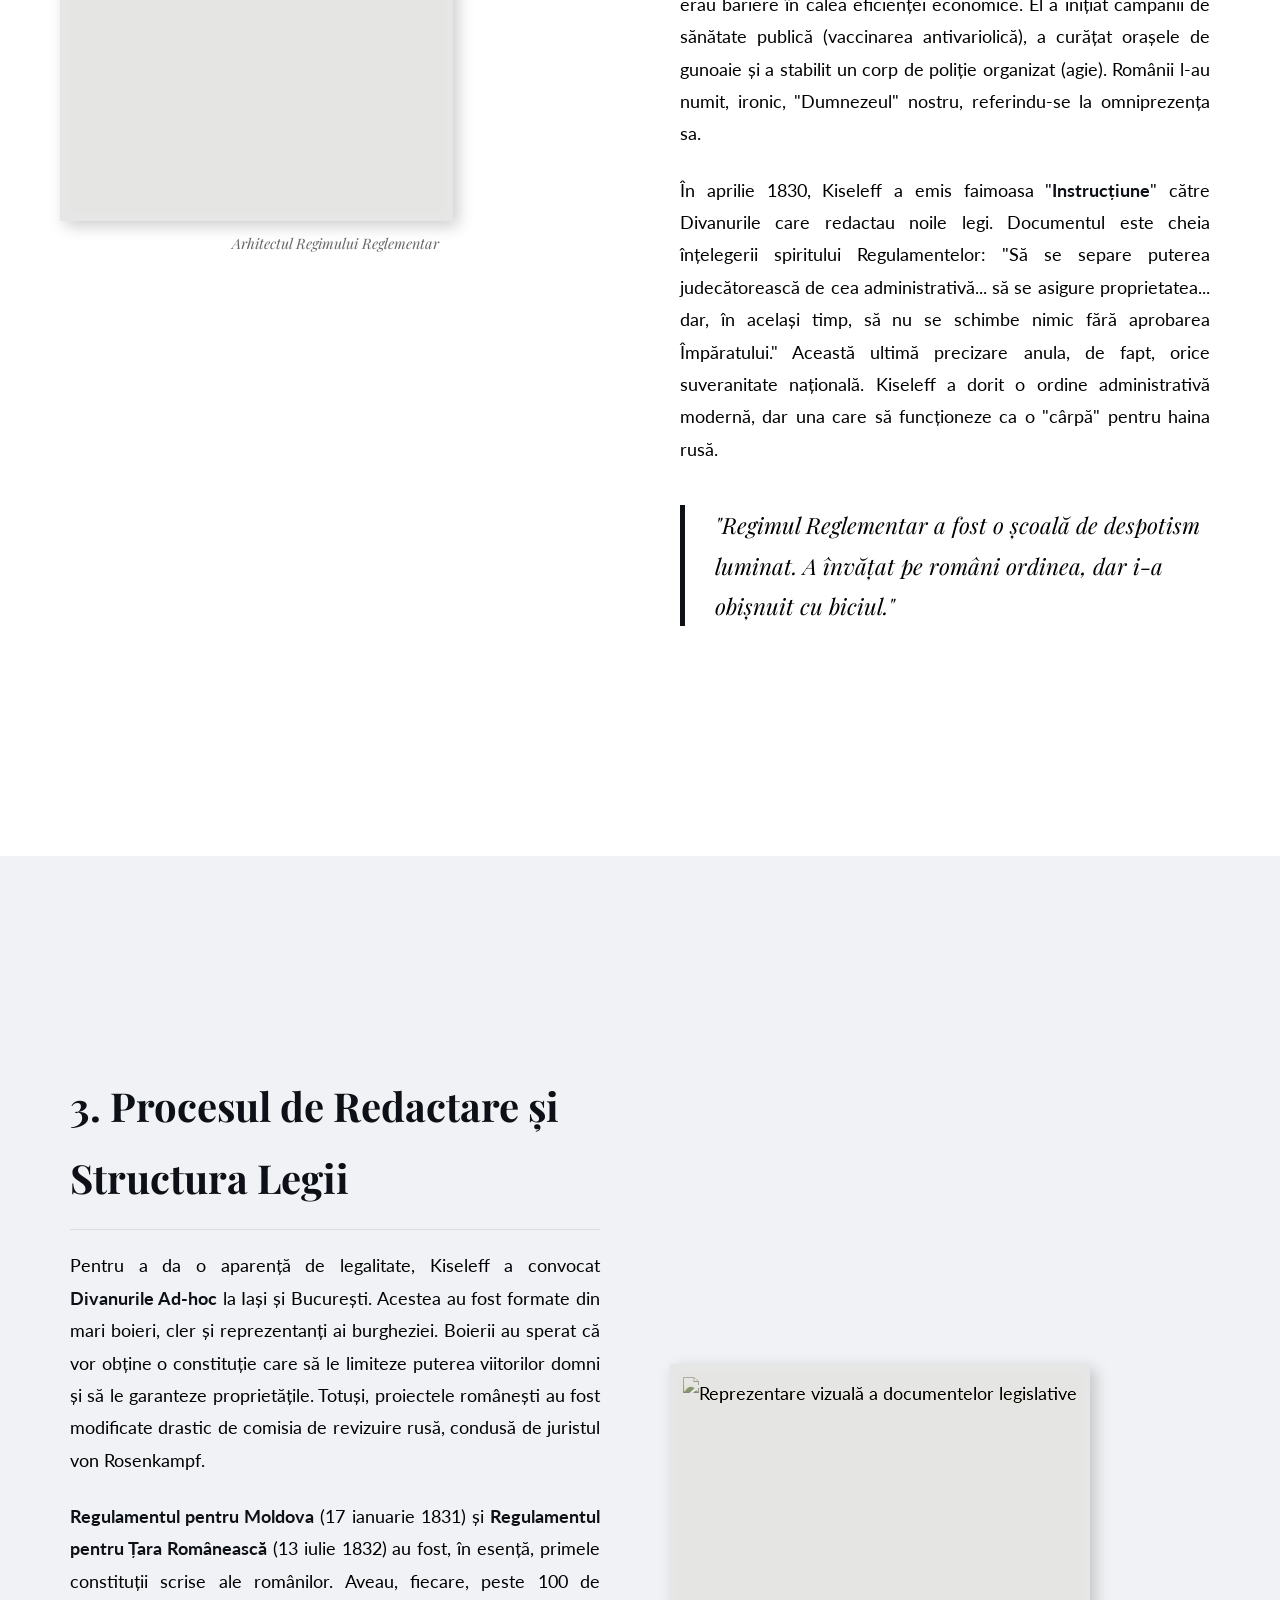
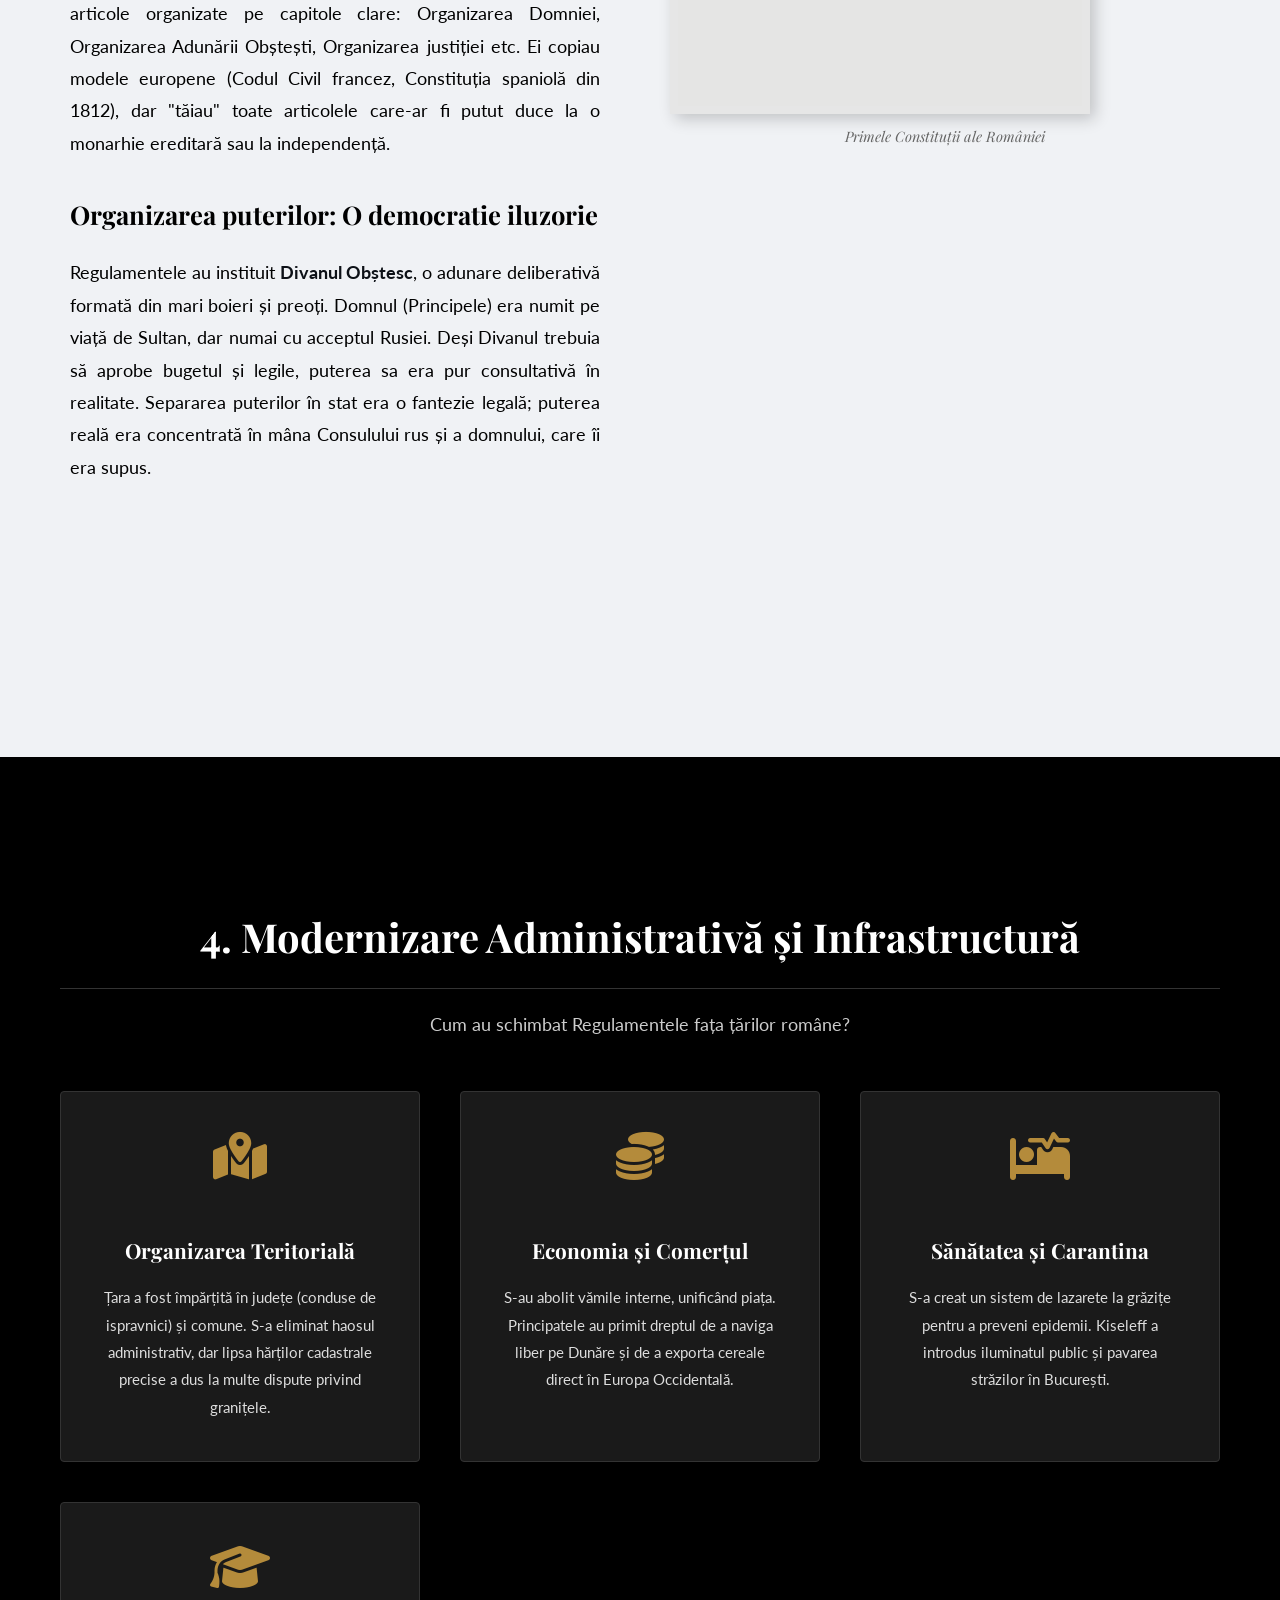
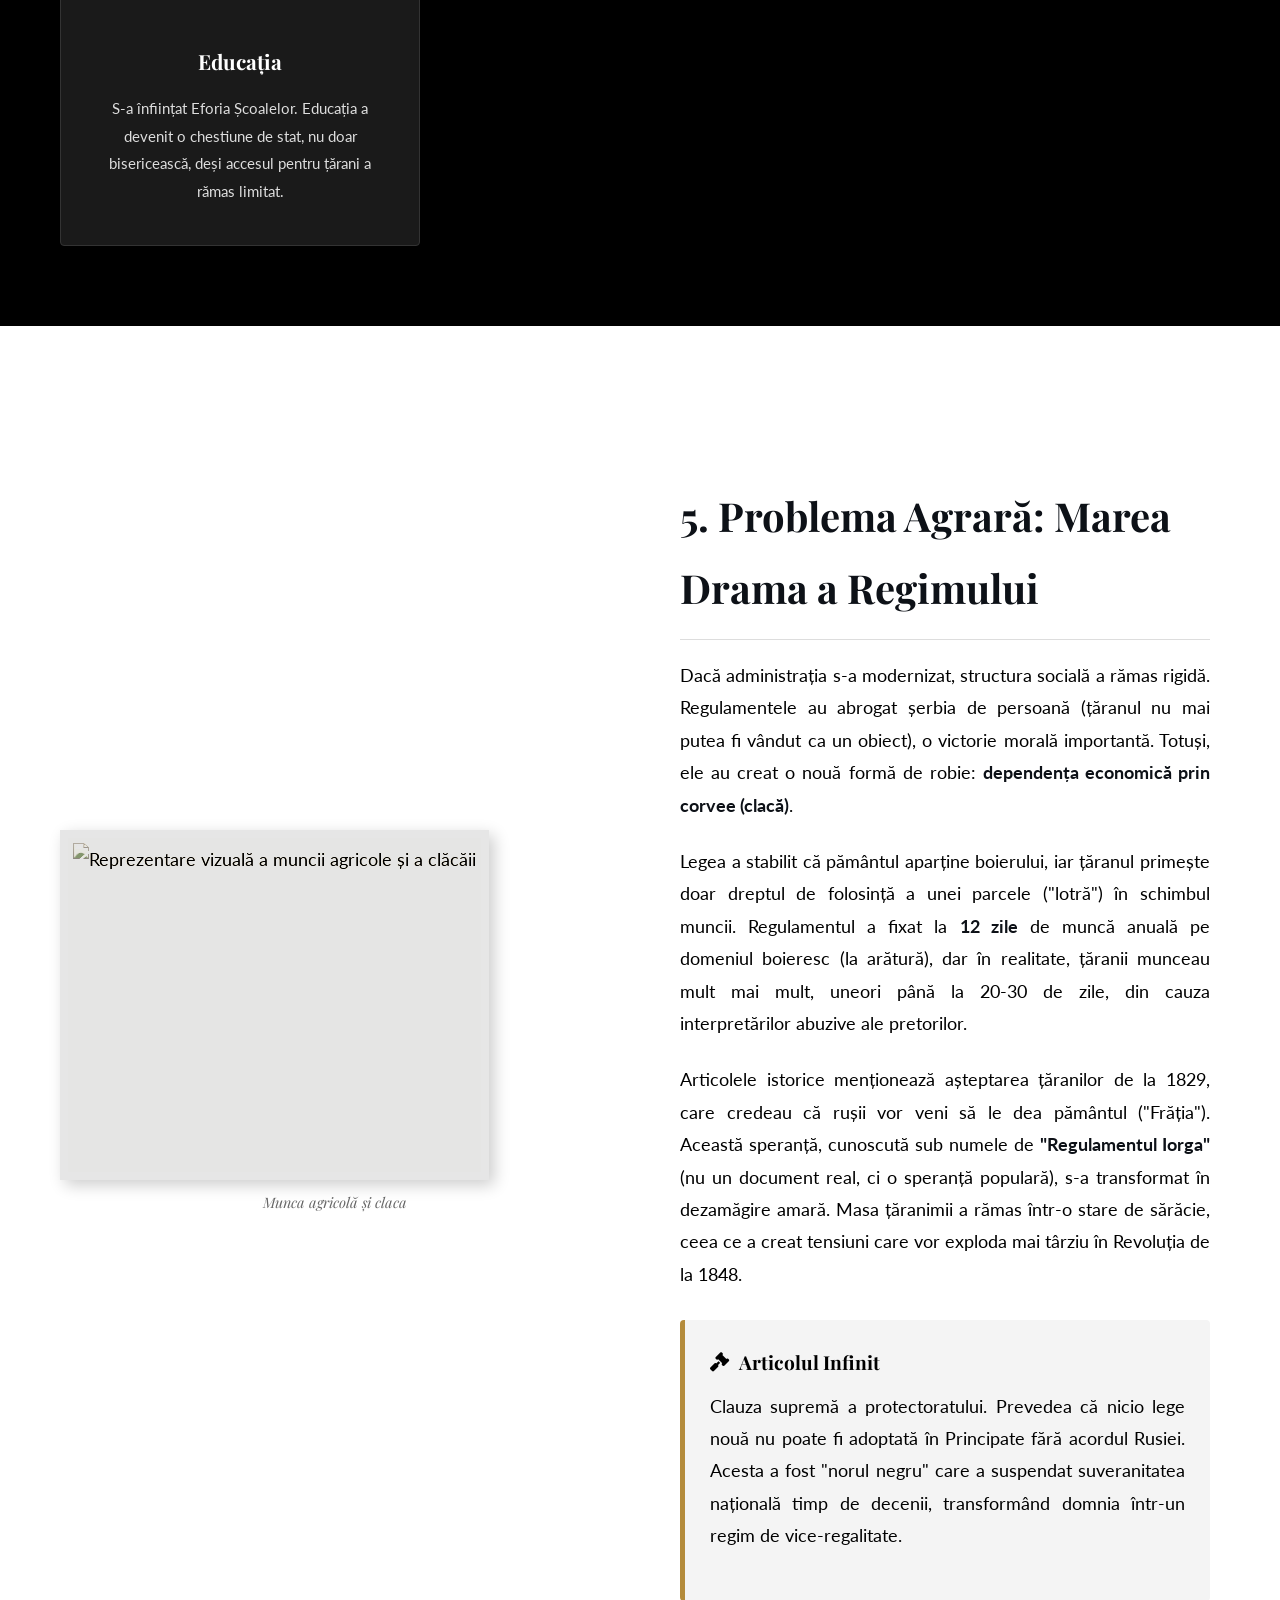
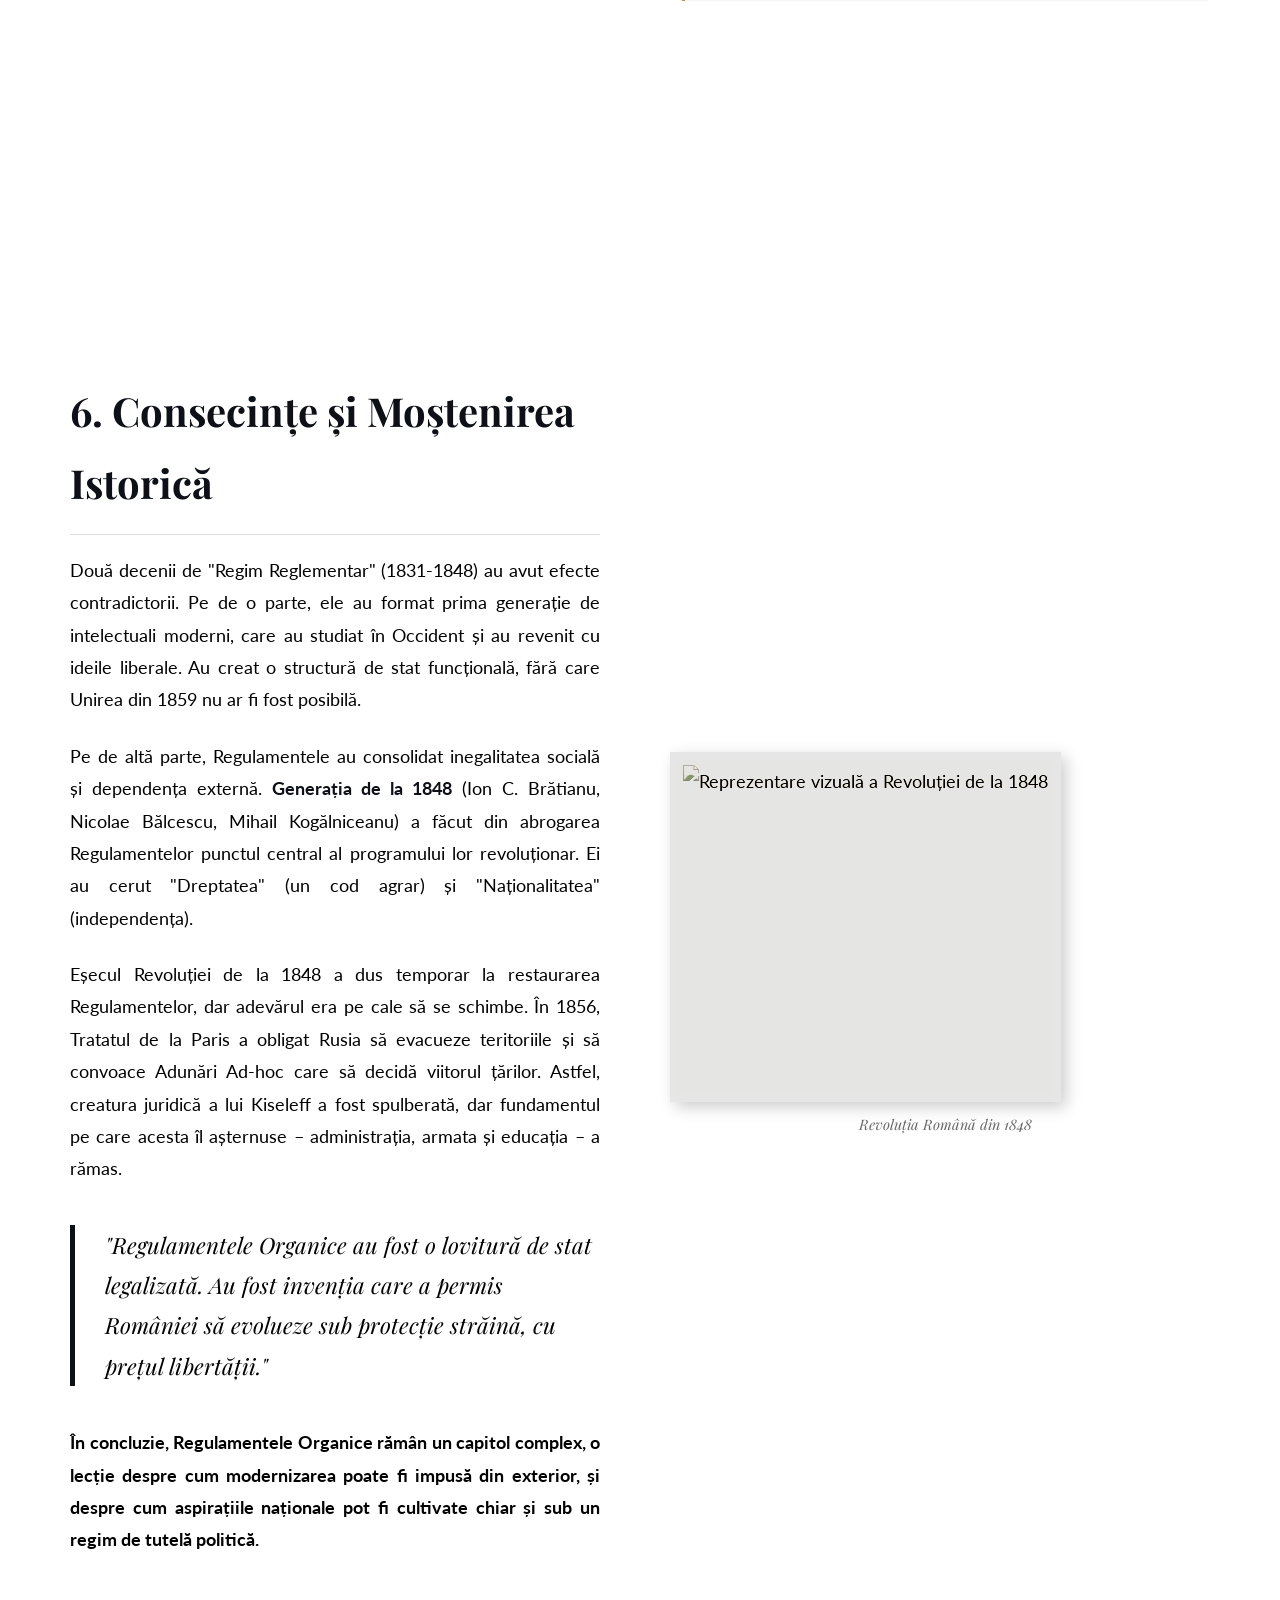
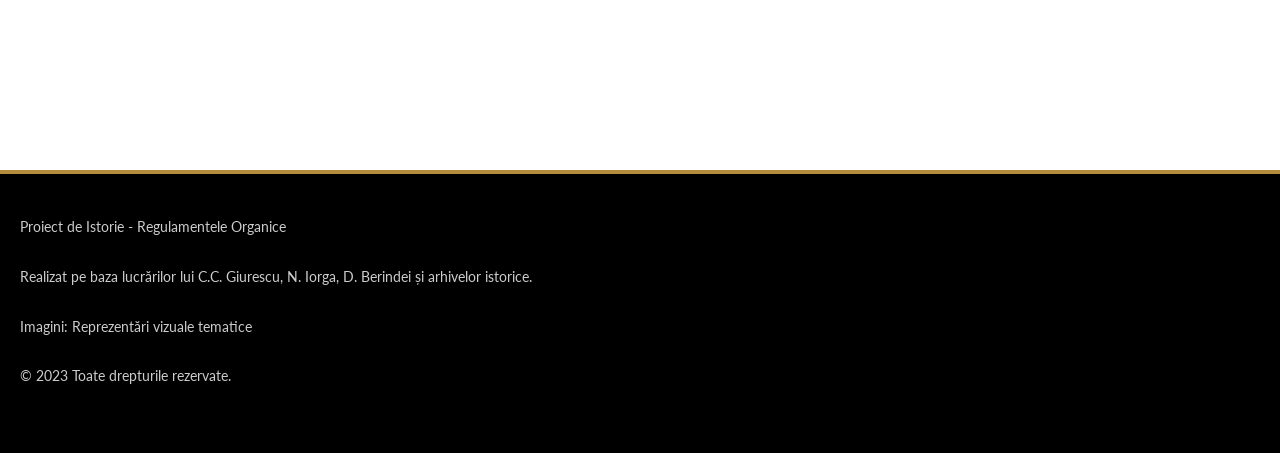
==== commit ccfdf10e: "revolutia 48" ====
--- a/index.html
+++ b/index.html
@@ -248,7 +248,7 @@
                 </div>
                 <div class="col-img">
                     <!-- Seed relevant: Documente scrise/legi -->
-                    <img src="https://picsum.photos/seed/old_document_law/600/450" alt="Reprezentare vizuală a documentelor legislative">
+                    <img src="https://i0.wp.com/materialedeistorie.com/wp-content/uploads/2023/02/4-121.jpg" alt="Reprezentare vizuală a documentelor legislative">
                     <div class="img-caption">Primele Constituții ale României</div>
                 </div>
             </div>
@@ -293,7 +293,7 @@
         <div class="row">
             <div class="col-img">
                 <!-- Seed relevant: Muncă agricolă/țăran -->
-                <img src="https://picsum.photos/seed/field_work_farmers/600/450" alt="Reprezentare vizuală a muncii agricole și a clăcăii">
+                <img src="https://rasunetul.ro/sites/default/files/articole/2015/10/f2morb2xtm2uq3wtn1lxqrhl4vmeupvpypwjotc4mtpok269xt7na7zaa5aynghgh1olqifnpkfah8lmiv5kwrdjeqrq.jpg" alt="Reprezentare vizuală a muncii agricole și a clăcăii">
                 <div class="img-caption">Munca agricolă și claca</div>
             </div>
             <div class="col-text right">
@@ -310,32 +310,6 @@
                 <div class="info-box">
                     <h4><i class="fas fa-gavel"></i> Articolul Infinit</h4>
                     <p>Clauza supremă a protectoratului. Prevedea că nicio lege nouă nu poate fi adoptată în Principate fără acordul Rusiei. Acesta a fost "norul negru" care a suspendat suveranitatea națională timp de decenii, transformând domnia într-un regim de vice-regalitate.</p>
-                </div>
-            </div>
-        </div>
-    </section>
-
-    <!-- GALERIE DOCUMENTARĂ -->
-    <section style="background: #f9f9f9; padding: 80px 20px;">
-        <div class="container">
-            <h2 style="text-align: center;">Galerie Tematică</h2>
-            <p style="text-align: center;">Momente și locuri ale Epocii Reglementare</p>
-            <div class="gallery">
-                <div class="g-item">
-                    <img src="https://picsum.photos/seed/old_city_architecture/400/300" alt="Arhitectură veche">
-                    <div class="g-caption">București în anii 1830</div>
-                </div>
-                <div class="g-item">
-                    <img src="https://picsum.photos/seed/military_art_painting/400/300" alt="Pictură militară">
-                    <div class="g-caption">Războiul din 1828-1829</div>
-                </div>
-                <div class="g-item">
-                    <img src="https://picsum.photos/seed/soldier_grey_scale/400/300" alt="Soldat">
-                    <div class="g-caption">Garnizoane Rusești</div>
-                </div>
-                <div class="g-item">
-                    <img src="https://picsum.photos/seed/old_books_library/400/300" alt="Cărți vechi">
-                    <div class="g-caption">Învățământul Național</div>
                 </div>
             </div>
         </div>
@@ -364,7 +338,7 @@
             </div>
             <div class="col-img">
                 <!-- Seed relevant: Mulțime/revoluție -->
-                <img src="https://picsum.photos/seed/revolution_fight_crowd/600/450" alt="Reprezentare vizuală a Revoluției de la 1848">
+                <img src="https://upload.wikimedia.org/wikipedia/commons/5/54/Arderea_Regulamentului_Organic_%C5%9Fi_a_Arhondologiei.jpg" alt="Reprezentare vizuală a Revoluției de la 1848">
                 <div class="img-caption">Revoluția Română din 1848</div>
             </div>
         </div>
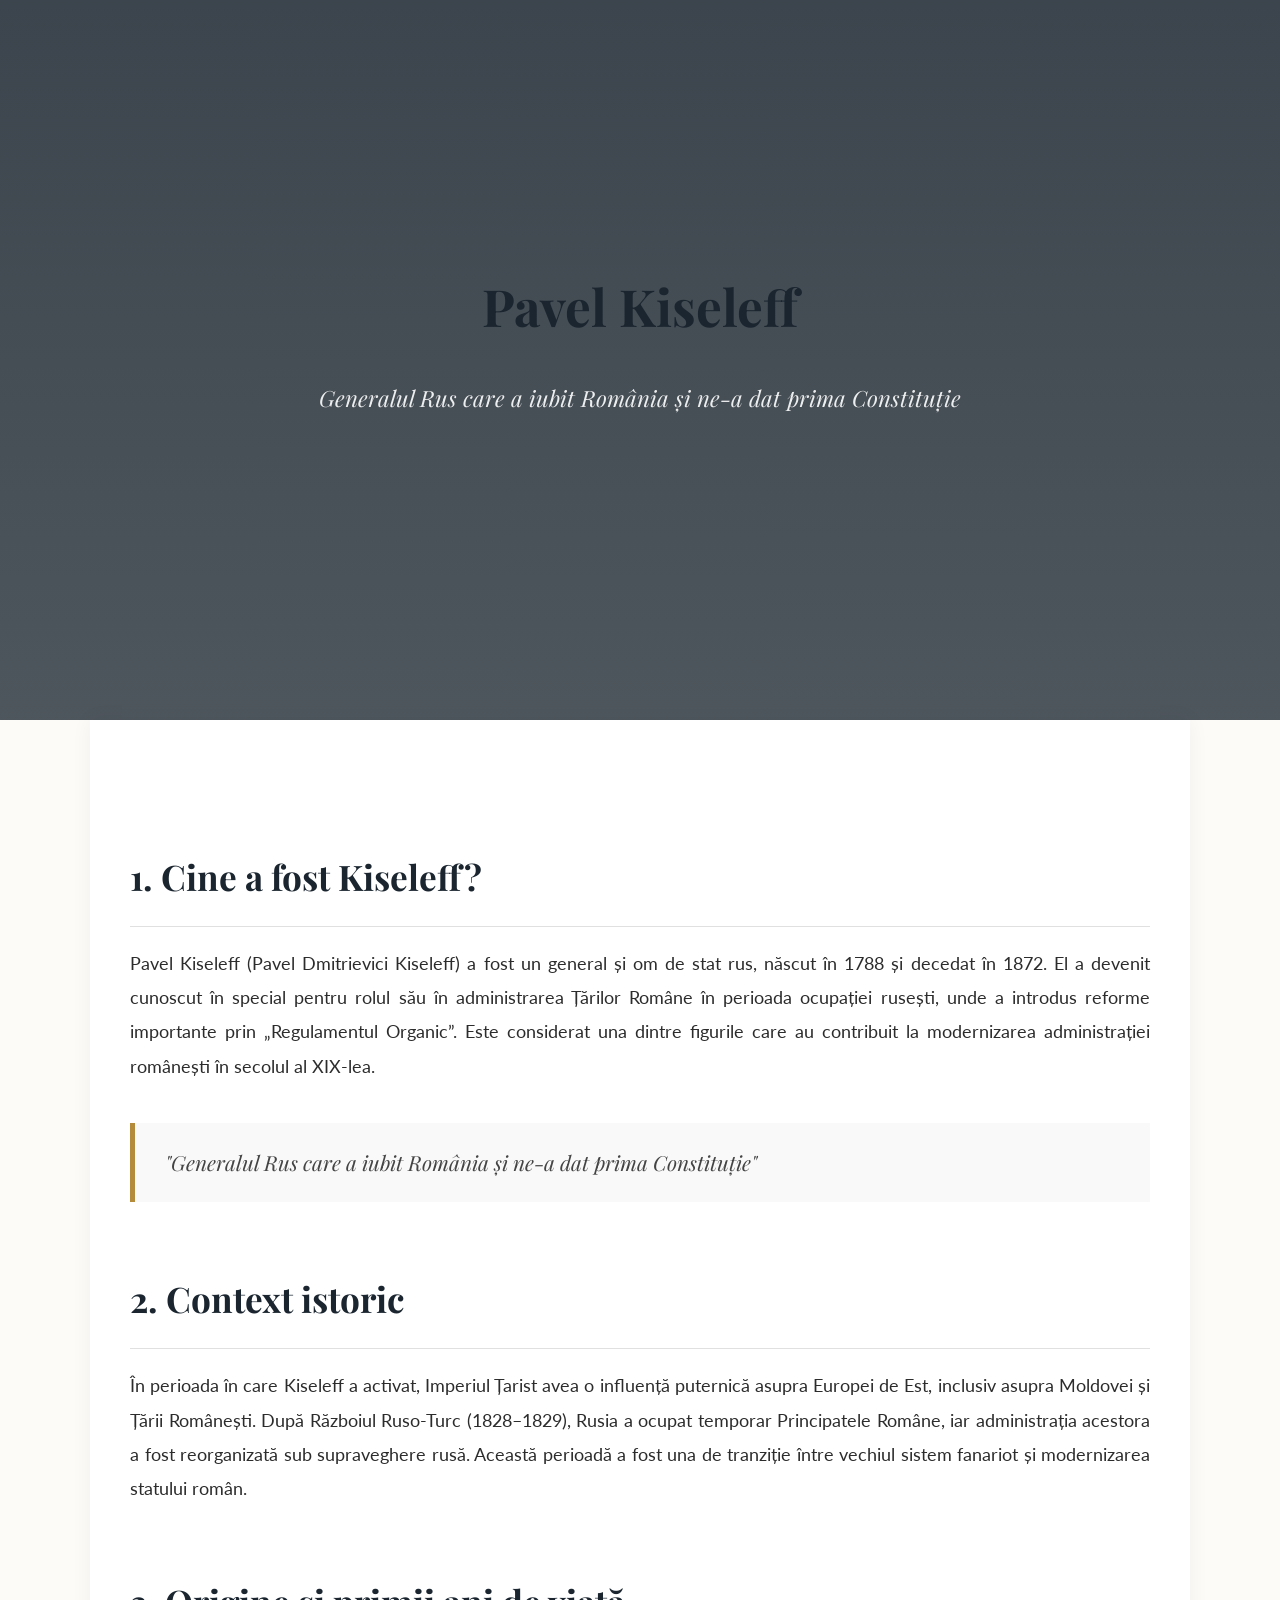
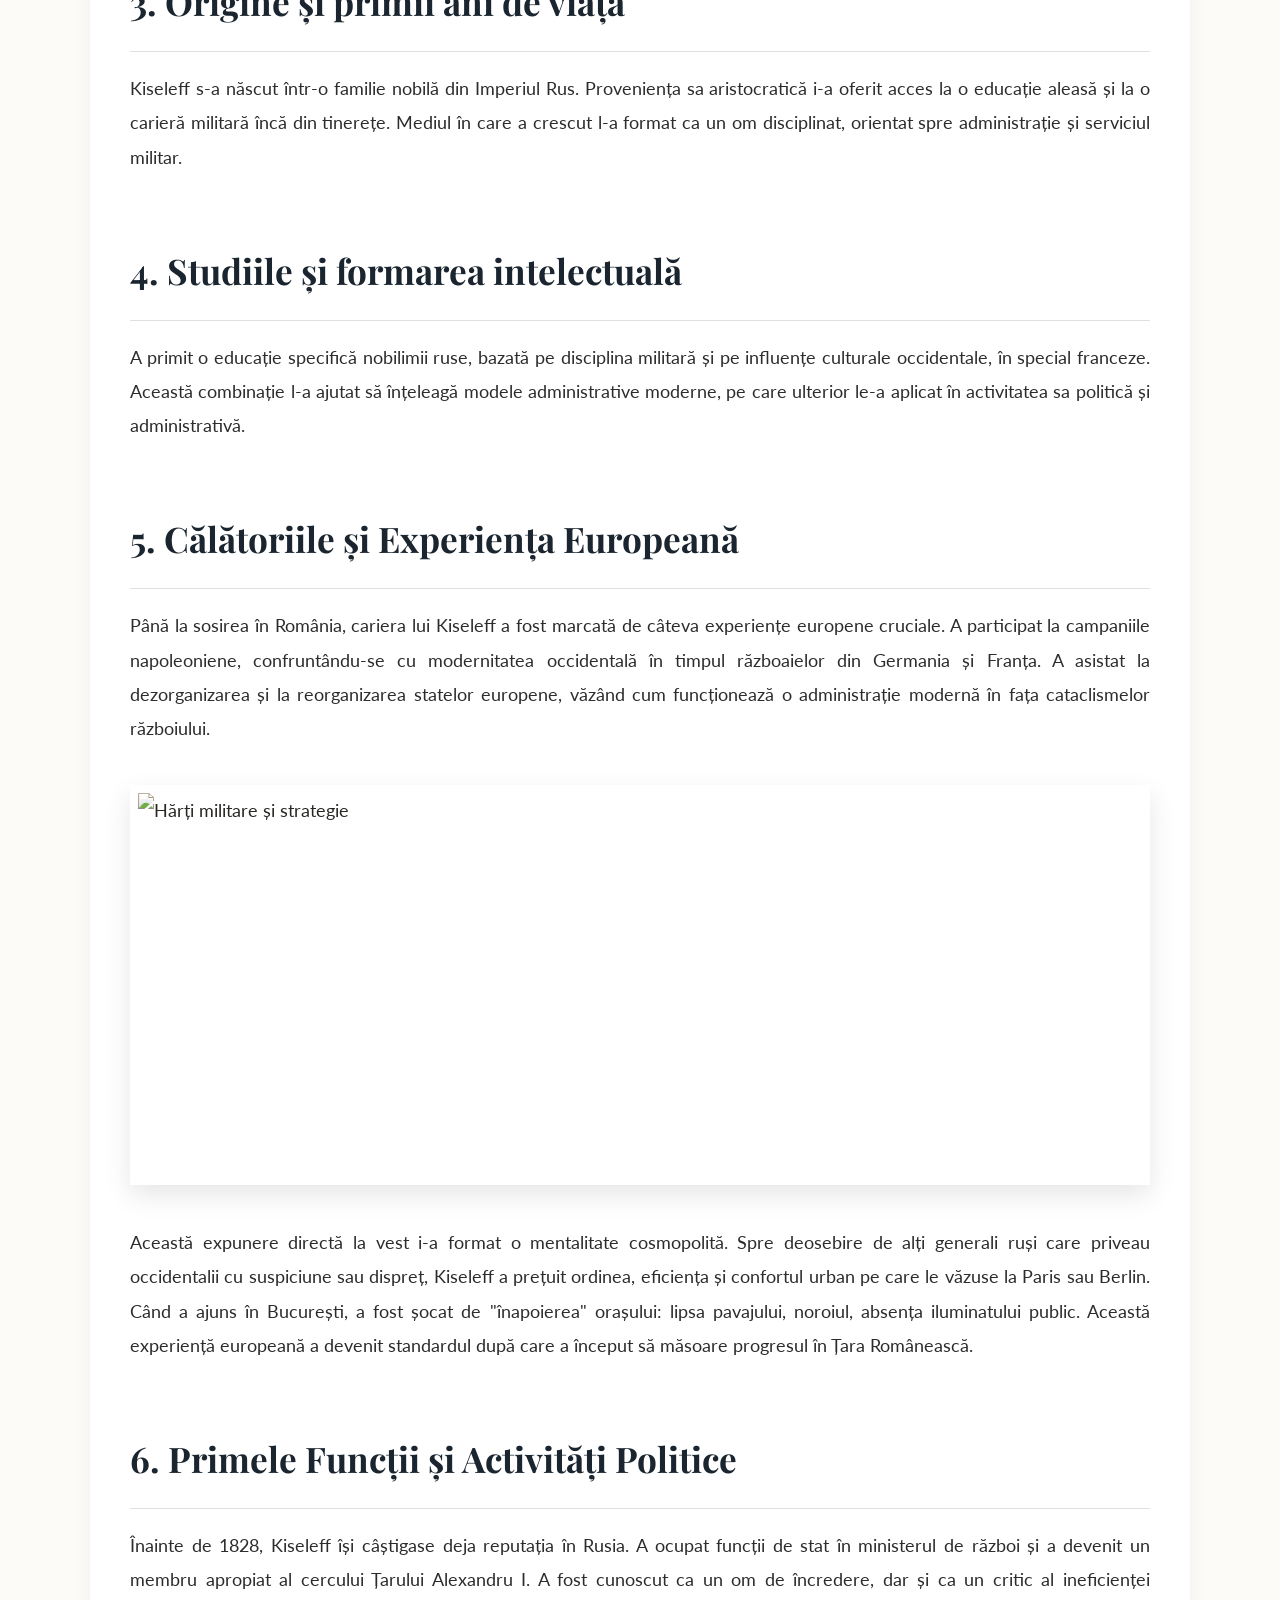
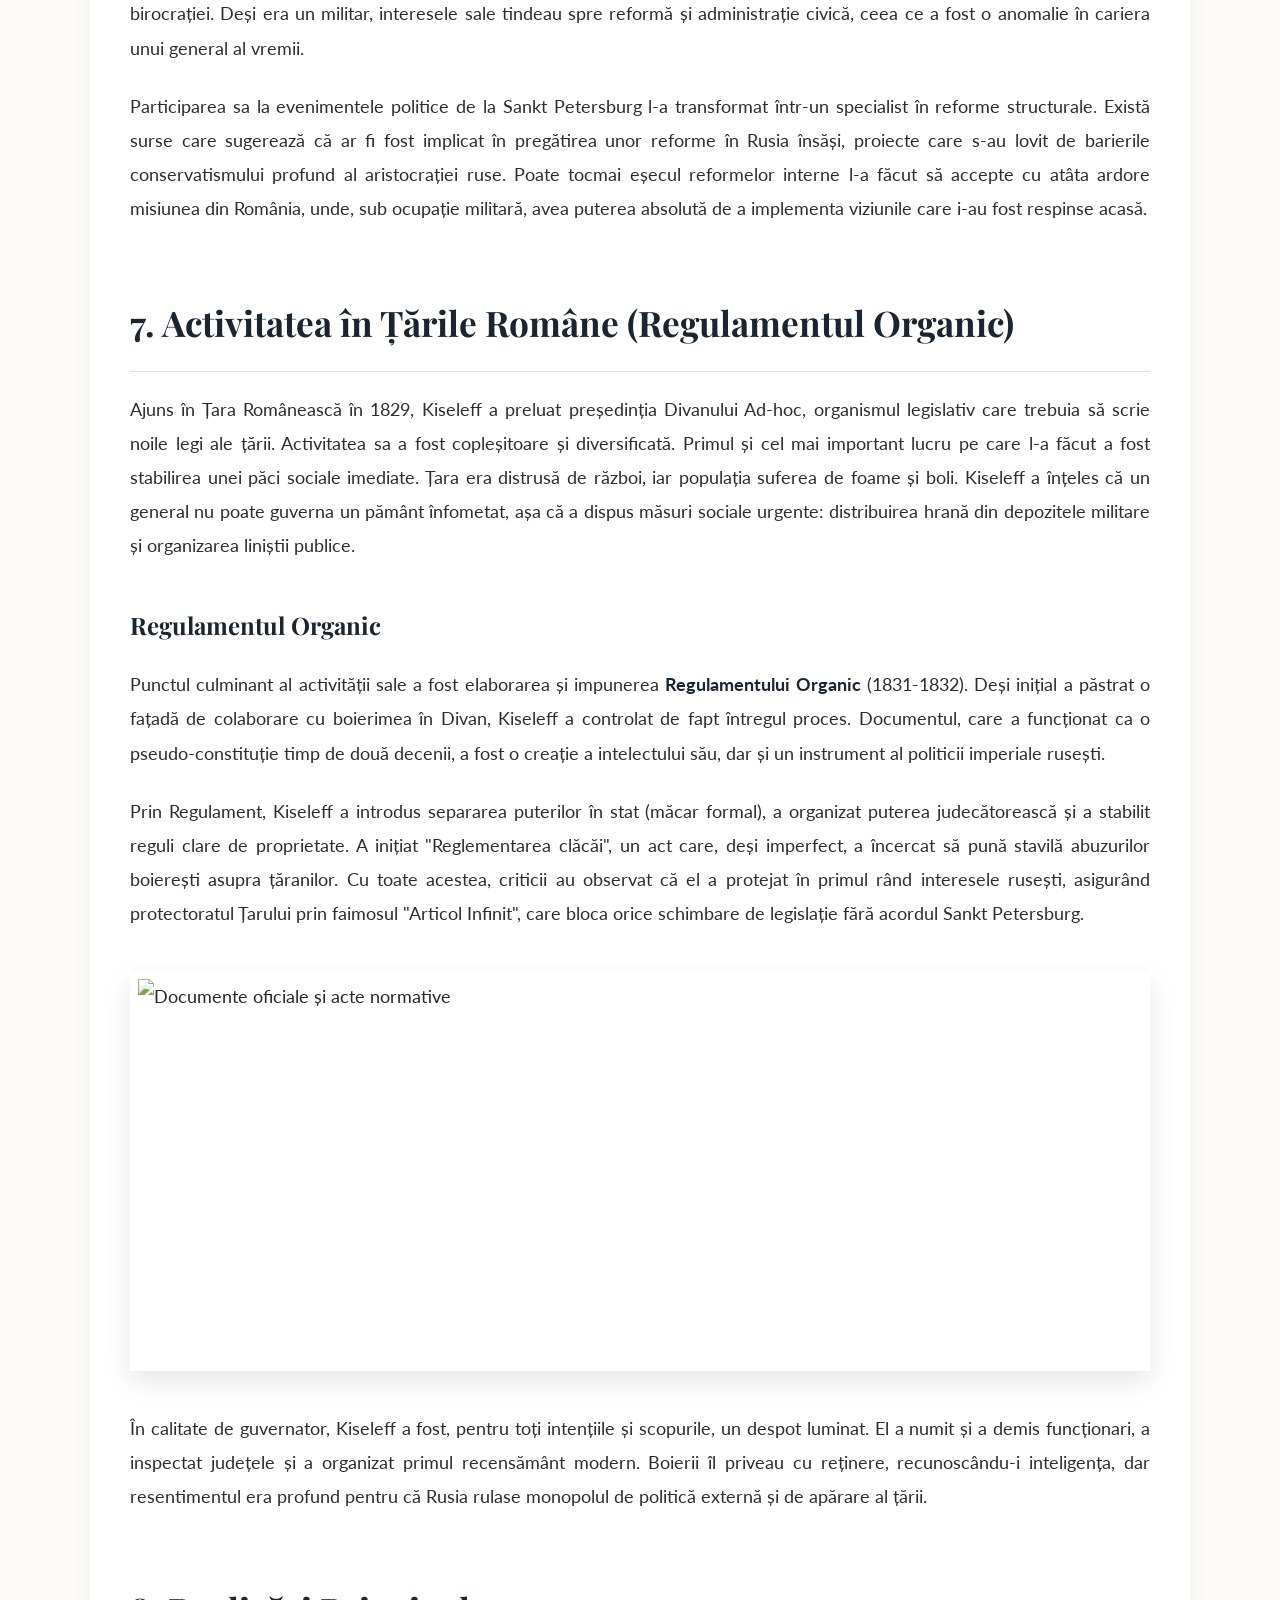
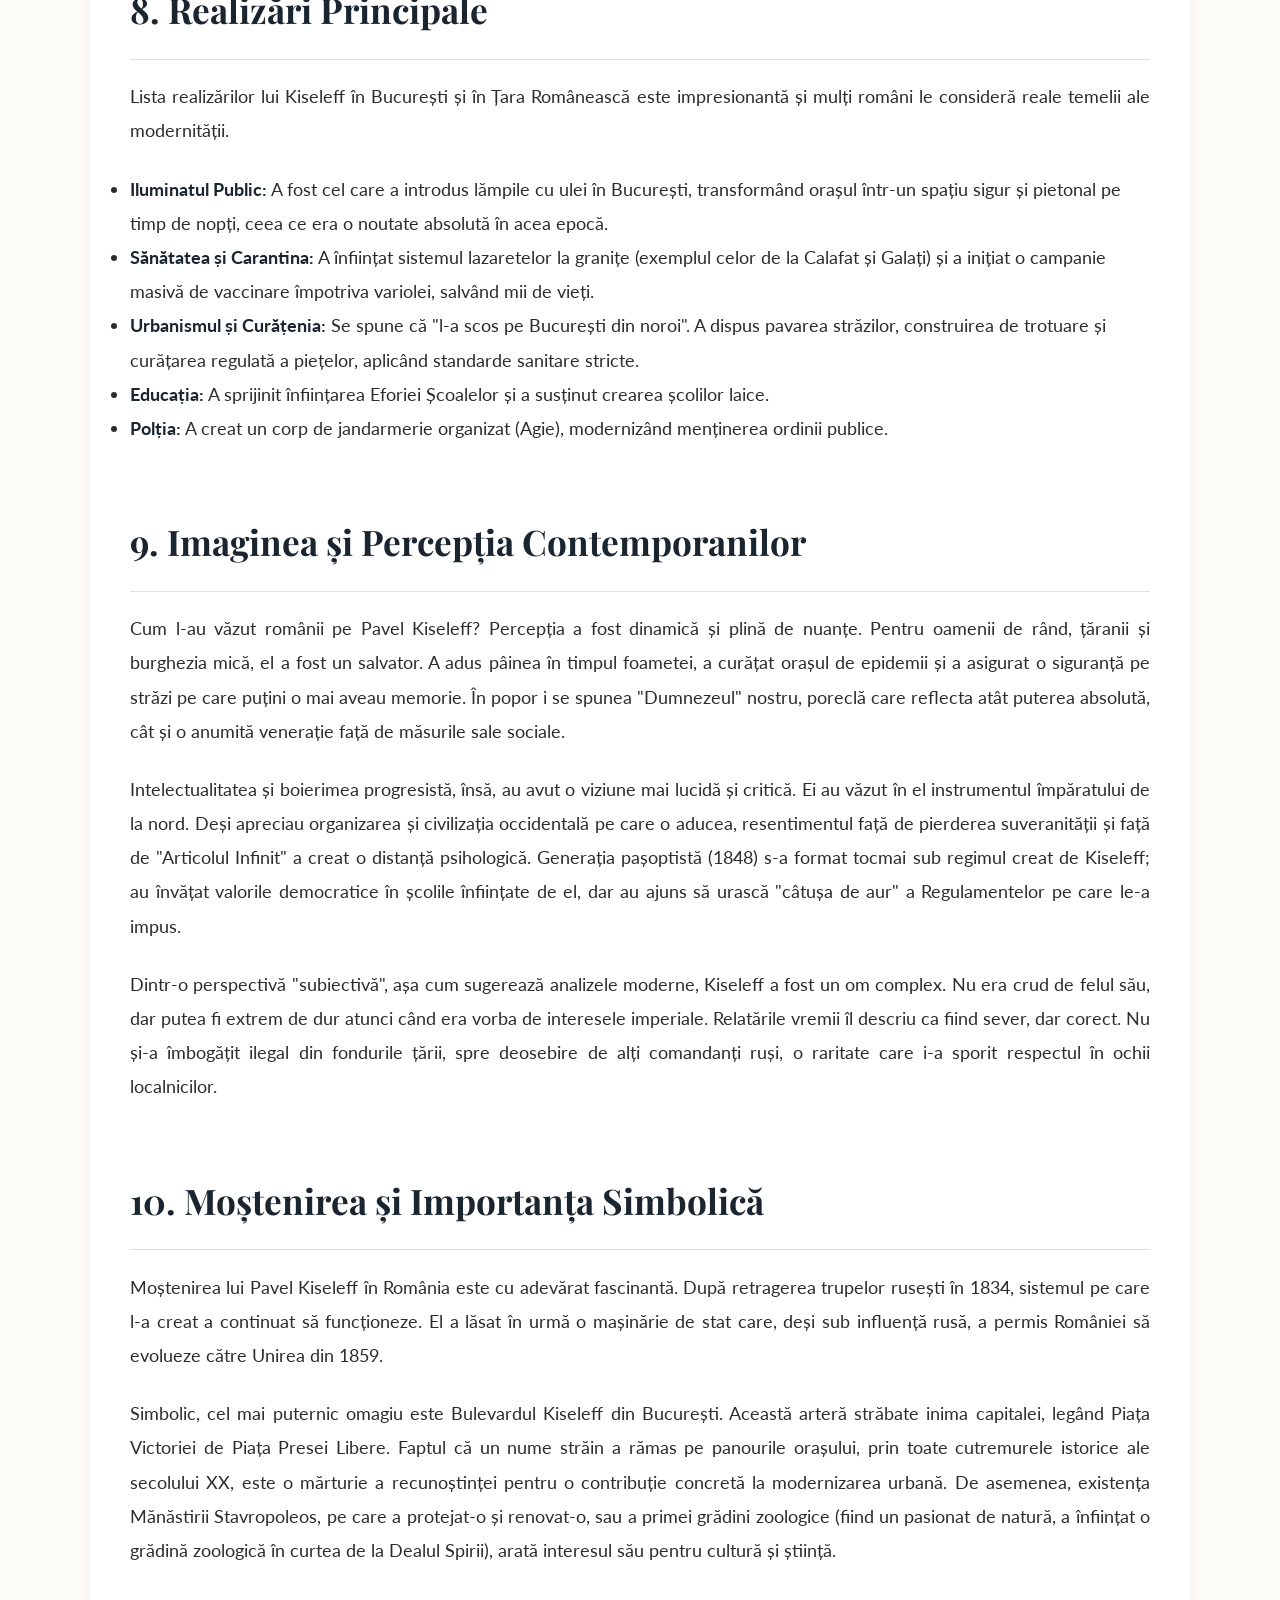
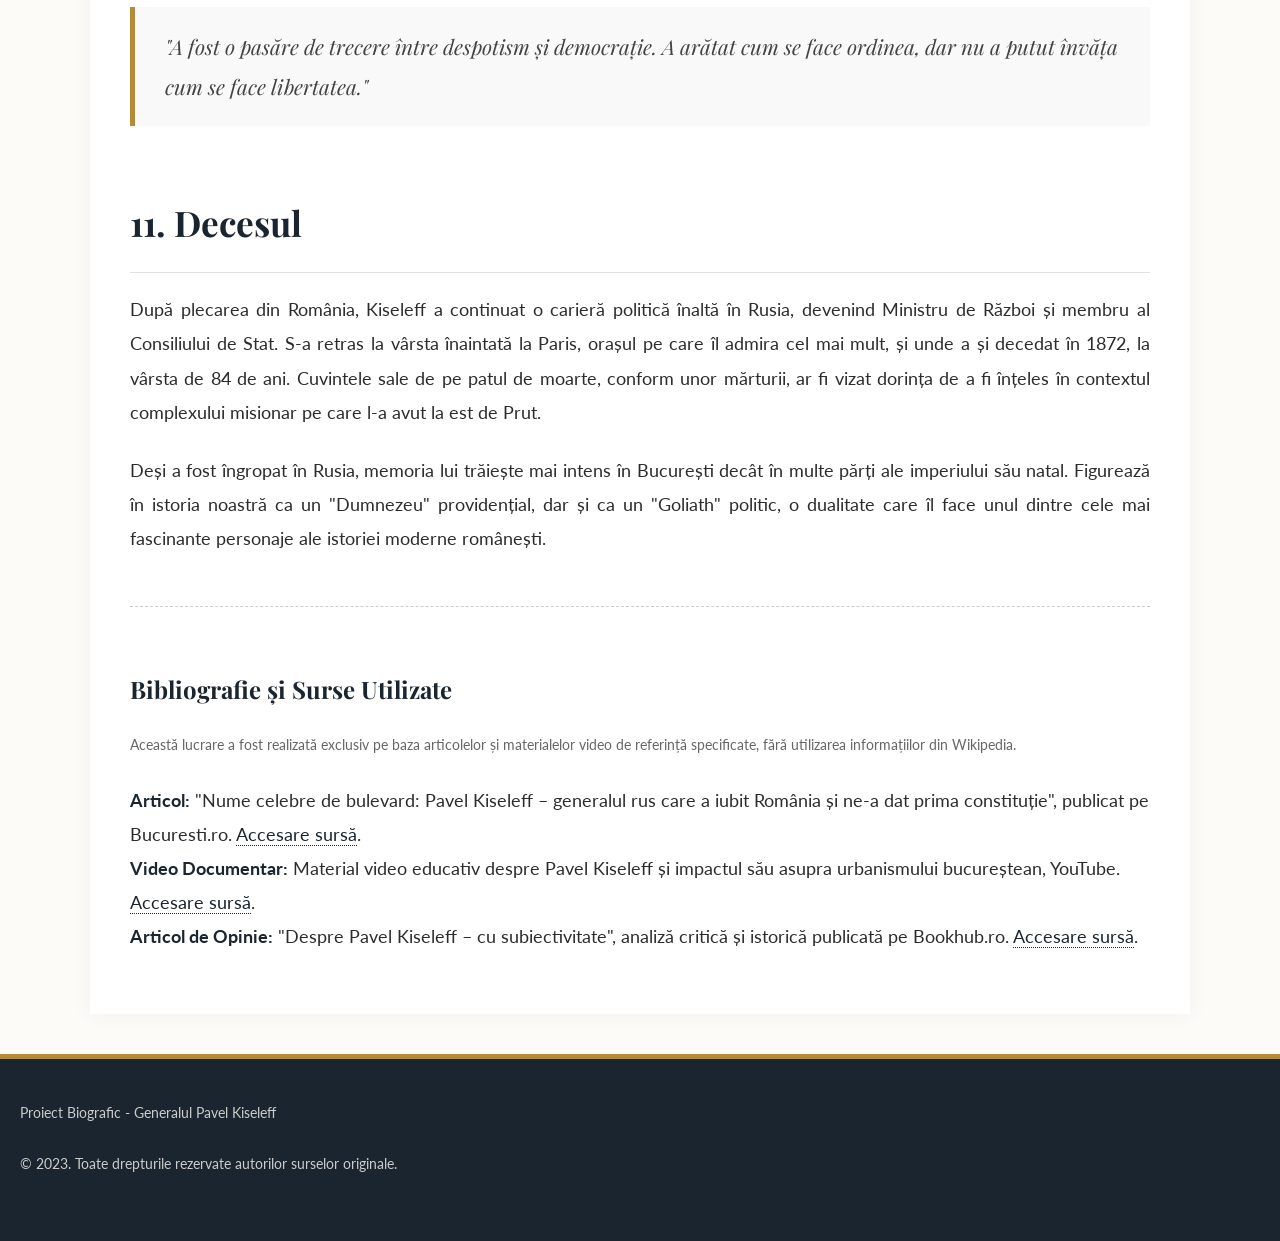
==== commit 99ff2f3a: "proiect despre kiseleff" ====
--- a/index.html
+++ b/index.html
@@ -3,8 +3,8 @@
 <head>
     <meta charset="UTF-8">
     <meta name="viewport" content="width=device-width, initial-scale=1.0">
-    <title>Regulamentele Organice - Studiu Istoriografic Complet</title>
-    <!-- Fonturi: Playfair Display (titluri) & Lato (corp) -->
+    <title>Pavel Kiseleff - Arhitectul Modernității</title>
+    <!-- Fonturi -->
     <link rel="preconnect" href="https://fonts.googleapis.com">
     <link rel="preconnect" href="https://fonts.gstatic.com" crossorigin>
     <link href="https://fonts.googleapis.com/css2?family=Lato:wght@300;400;700&family=Playfair+Display:ital,wght@0,400;0,600;0,700;1,400&display=swap" rel="stylesheet">
@@ -14,13 +14,12 @@
     <style>
         /* --- DESIGN SYSTEM --- */
         :root {
-            /* Contrast puternic pentru accesibilitate */
-            --primary-dark: #0d1117;     
-            --primary-gold: #b48b3b;     
-            --bg-light: #ffffff;         
-            --bg-alt: #f0f2f5;           
-            --text-main: #000000;        
-            --text-secondary: #333333;   
+            --primary-dark: #1a252f;
+            --accent-gold: #b48b3b;
+            --bg-light: #fdfbf7; /* Ton de pergament */
+            --bg-white: #ffffff;
+            --text-main: #2c2c2c;
+            --text-secondary: #555555;
             
             --font-heading: 'Playfair Display', serif;
             --font-body: 'Lato', sans-serif;
@@ -34,322 +33,221 @@
             font-family: var(--font-body);
             background-color: var(--bg-light);
             color: var(--text-main);
-            line-height: 1.8;
-            font-size: 18px; 
+            line-height: 1.9;
+            font-size: 18px;
         }
 
         h1, h2, h3, h4 { font-family: var(--font-heading); color: var(--primary-dark); margin-bottom: 1.2rem; }
-        h1 { font-size: 3.5rem; line-height: 1.1; }
-        h2 { font-size: 2.5rem; position: relative; padding-bottom: 15px; margin-top: 4rem; border-bottom: 1px solid #ddd; }
-        h3 { font-size: 1.6rem; color: #000; margin-top: 2rem; font-weight: 700; }
-        p { margin-bottom: 1.5rem; text-align: justify; color: var(--text-main); }
+        h1 { font-size: 3.2rem; line-height: 1.2; text-align: center; }
+        h2 { font-size: 2.2rem; position: relative; padding-bottom: 15px; margin-top: 4rem; border-bottom: 1px solid #e0e0e0; }
+        h3 { font-size: 1.5rem; color: var(--primary-dark); margin-top: 2.5rem; font-weight: 700; }
+        p { margin-bottom: 1.5rem; text-align: justify; }
         
         strong { color: var(--primary-dark); font-weight: 700; }
-
-        a { text-decoration: none; transition: 0.3s; }
-        a:hover { color: var(--primary-gold); }
-
-        /* --- NAVIGATION --- */
-        nav {
-            background: #ffffff;
-            padding: 1rem 5%; position: sticky; top: 0; z-index: 1000;
-            box-shadow: 0 2px 10px rgba(0,0,0,0.1); display: flex; justify-content: space-between; align-items: center;
-        }
-        .logo { font-family: var(--font-heading); font-size: 1.4rem; font-weight: 700; color: var(--primary-dark); letter-spacing: 0.5px; }
-        .logo i { color: var(--primary-gold); margin-right: 10px; }
-        .nav-links { display: flex; gap: 25px; }
-        .nav-links a { font-size: 0.95rem; font-weight: 700; text-transform: uppercase; color: var(--primary-dark); border-bottom: 3px solid transparent; padding-bottom: 5px; }
-        .nav-links a:hover, .nav-links a.active { border-color: var(--primary-gold); color: var(--primary-gold); }
-
-        /* --- HERO SECTION --- */
+        em { color: var(--text-secondary); font-style: italic; }
+
+        a { text-decoration: none; transition: 0.3s; border-bottom: 1px dotted; color: var(--primary-dark); }
+        a:hover { color: var(--accent-gold); border-bottom-style: solid; }
+
+        /* --- HERO --- */
         header.hero {
-            height: 90vh; 
-            /* Seed selectat pentru a sugera o hartă sau luptă, cu filtru întunecat */
-            background: linear-gradient(rgba(0, 0, 0, 0.85), rgba(0, 0, 0, 0.75)), url('https://picsum.photos/seed/battle_map_1828/1920/1080');
+            height: 80vh; 
+            background: linear-gradient(rgba(26, 37, 47, 0.85), rgba(26, 37, 47, 0.75)), url('https://picsum.photos/seed/bucharest_old_kiseleff/1920/1080');
             background-size: cover; background-position: center; background-attachment: fixed;
             display: flex; flex-direction: column; justify-content: center; align-items: center;
-            text-align: center; color: #ffffff; padding: 20px;
-        }
-        .hero h1 { color: #ffffff; text-shadow: 2px 2px 5px rgba(0,0,0,0.5); }
-        .hero-subtitle { font-size: 1.4rem; font-family: var(--font-heading); font-style: italic; color: #e0e0e0; max-width: 800px; margin-bottom: 30px; }
-        .btn-cta {
-            padding: 15px 40px; background: var(--primary-gold); color: #ffffff;
-            font-weight: bold; text-transform: uppercase; letter-spacing: 1px;
-            border-radius: 2px; border: 2px solid var(--primary-gold);
-        }
-        .btn-cta:hover { background: transparent; color: #ffffff; }
-
-        /* --- CONTENT LAYOUT --- */
-        .container { max-width: 1200px; margin: 0 auto; padding: 80px 20px; }
+            text-align: center; color: #fff; padding: 20px;
+        }
+        .hero-subtitle { font-size: 1.4rem; font-family: var(--font-heading); font-style: italic; opacity: 0.9; max-width: 800px; margin-top: 20px; }
+
+        /* --- CONTENT --- */
+        .container { max-width: 1100px; margin: 0 auto; padding: 60px 40px; background: var(--bg-white); margin-bottom: 40px; box-shadow: 0 0 20px rgba(0,0,0,0.05); }
         
-        .row { display: grid; grid-template-columns: 1fr 1fr; gap: 60px; align-items: center; margin-bottom: 100px; }
-        
-        .col-text { padding: 10px; }
-        .col-text.right { order: 2; }
-        .col-img { order: 1; }
-        
-        /* STILIZARE IMAGINI "ISTORICE" */
-        .col-img img {
-            width: 100%; height: auto; min-height: 350px; object-fit: cover;
-            border: 8px solid #fff; padding: 5px; background: #eee;
-            box-shadow: 5px 5px 15px rgba(0,0,0,0.2); 
-            /* Filtre puternice pentru a face orice imagine să pară din sec. 19 */
-            filter: sepia(50%) contrast(1.2) grayscale(50%) brightness(0.9);
-            transition: all 0.5s ease;
-        }
-        .col-img img:hover { 
-            filter: sepia(0%) contrast(1) grayscale(0%); 
-            transform: scale(1.01);
-        }
-        .img-caption {
-            text-align: center; font-size: 0.9rem; color: #666; font-style: italic; margin-top: 10px; font-family: var(--font-heading);
-        }
-
-        /* --- INFO BOXES --- */
-        .info-box {
-            background: #f4f4f4; padding: 25px; border-left: 5px solid var(--primary-gold);
-            margin: 30px 0; border-radius: 4px;
-        }
-        .info-box h4 { font-family: var(--font-heading); font-size: 1.2rem; color: #000; margin-bottom: 10px; display: flex; align-items: center; gap: 10px; }
-        
-        .quote-block {
-            border-left: 5px solid var(--primary-dark); margin: 40px 0; padding-left: 30px;
-            font-family: var(--font-heading); font-size: 1.4rem; color: #000; font-style: italic;
-            background: #fff;
-        }
-
-        /* --- CARDS --- */
-        .section-bg { background: #000000; color: #ffffff; }
-        .section-bg h2 { color: #ffffff; border-color: #333; }
-        .section-bg p { color: #cccccc; text-align: center; }
-        
-        .cards-grid {
-            display: grid; grid-template-columns: repeat(auto-fit, minmax(300px, 1fr)); gap: 40px; margin-top: 50px;
-        }
-        .card { background: #1a1a1a; padding: 40px; border-radius: 4px; border: 1px solid #333; text-align: center; }
-        .card i { font-size: 3rem; color: var(--primary-gold); margin-bottom: 20px; }
-        .card h3 { color: #fff; font-size: 1.3rem; margin-bottom: 15px; }
-        .card p { color: #ddd; font-size: 0.95rem; text-align: center; margin-bottom: 0; }
-
-        /* --- GALLERY --- */
-        .gallery { display: grid; grid-template-columns: repeat(auto-fill, minmax(250px, 1fr)); gap: 15px; margin-top: 40px; }
-        .g-item { height: 250px; overflow: hidden; border-radius: 4px; position: relative; cursor: pointer; border: 4px solid #fff; box-shadow: 0 2px 5px rgba(0,0,0,0.2); }
-        .g-item img { width: 100%; height: 100%; object-fit: cover; transition: transform 0.5s; filter: grayscale(100%) sepia(50%); }
-        .g-item:hover img { transform: scale(1.05); filter: grayscale(0%); }
-        .g-caption {
-            position: absolute; bottom: 0; left: 0; right: 0; background: rgba(0,0,0,0.8); color: #fff; padding: 10px;
-            text-align: center; font-size: 0.85rem; font-weight: bold;
-        }
+        .timeline-marker {
+            display: inline-block; width: 12px; height: 12px; background: var(--accent-gold); border-radius: 50%; margin-right: 10px;
+        }
+
+        /* --- QUOTE --- */
+        .quote {
+            border-left: 5px solid var(--accent-gold); padding: 20px 30px; margin: 40px 0;
+            background: #f9f9f9; font-family: var(--font-heading); font-size: 1.3rem; color: #444; font-style: italic;
+        }
+
+        /* --- IMG STYLING --- */
+        .img-wrapper {
+            width: 100%; height: 400px; overflow: hidden; margin: 40px 0;
+            border: 8px solid #fff; box-shadow: 0 10px 25px rgba(0,0,0,0.1);
+            filter: sepia(30%) contrast(1.1);
+        }
+        .img-wrapper img { width: 100%; height: 100%; object-fit: cover; }
 
         /* --- FOOTER --- */
-        footer { background: #000; color: #fff; text-align: center; padding: 40px 20px; font-size: 0.9rem; border-top: 4px solid var(--primary-gold); }
-        footer p { color: #ccc; }
+        footer { background: var(--primary-dark); color: #ccc; text-align: center; padding: 40px 20px; font-size: 0.9rem; border-top: 5px solid var(--accent-gold); }
 
         /* --- RESPONSIVE --- */
-        @media (max-width: 900px) {
-            h1 { font-size: 2.5rem; }
-            .row { grid-template-columns: 1fr; gap: 30px; }
-            .col-text.right { order: 0; }
-            .col-img { order: 0; }
-            .nav-links { display: none; } 
+        @media (max-width: 768px) {
+            h1 { font-size: 2.2rem; }
+            .container { padding: 30px 20px; }
         }
     </style>
 </head>
 <body>
 
-    <!-- Navigație -->
-    <nav>
-        <div class="logo"><i class="fas fa-scroll"></i> Regulamentele Organice</div>
-        <div class="nav-links">
-            <a href="#context">Context</a>
-            <a href="#kiselyov">Kiseleff</a>
-            <a href="#regulament">Textul Legii</a>
-            <a href="#impact">Impact & Economie</a>
-            <a href="#concluzii">Concluzii</a>
-        </div>
-    </nav>
-
-    <!-- Hero -->
     <header class="hero">
-        <h1>Între Modernizare și Dependență</h1>
-        <p class="hero-subtitle">O analiză istoriografică completă a Regulamentelor Organice: Prima pseudo-constituție a României (1831-1832)</p>
-        <a href="#context" class="btn-cta">Citește Proiectul</a>
+        <h1>Pavel Kiseleff</h1>
+        <p class="hero-subtitle">Generalul Rus care a iubit România și ne-a dat prima Constituție</p>
     </header>
 
-    <!-- INTRODUCERE ȘI CONTEXT -->
-    <section id="context" class="container">
-        <div class="row">
-            <div class="col-text">
-                <h2>1. Contextul Istoric și Geopolitic</h2>
-                <p>
-                    Istoria României moderne își găsește punctul de convergență în complexa realitate a anilor 1820-1830. <strong>Regulamentele Organice</strong> nu au apărut într-un vid, ci au fost rezultatul unei presiuni colosale exercitate de <strong>"Chestiunea Orientală"</strong>. De secole, Principatele Dunărene fuseseră un teritoriu tampon între imperiile Otoman și Habsburgic, însă după războaiele napoleoniene, a apărut un nou actor: Imperiul Rus.
-                </p>
-                <p>
-                    Până în 1821, administrația fanariotă (domnii greci de la Constantinopol) adusese o modernizare limitată, dar și corupție și lipsă de loialitate națională. Revoluția lui Tudor Vladimirescu din 1821 a marcat prima ruptură vizibilă, sfârșiind sistemul fanariot. Totuși, libertatea câștigată de boieri era fragilă. <strong>Războiul Ruso-Turc din 1828-1829</strong> a oferit Rusiei pretextul ideal pentru a ocupa teritoriul.
-                </p>
-                <p>
-                    Potrivit tratatelor și memoriilor vremii, ocupația a fost brutală. Armata rusă, condusă de Țarul Alexandru I, a traversat Principatele pentru a ajunge la Adrianopol. Istoriografii precum Nicolae Iorga subliniază că trecerea armatelor a însemnat rechiziții masive de hrană și distrugeri. Mai grav, ani 1829-1830 au fost marcați de o secetă teribilă, numită de țărani <strong>"setopada"</strong>. Lipsa recoltelor, combinată cu cerințele armatei ruse, a creat o foamete care a pus bazele unei urgențe administrative de care generalii ruși au profitat.
-                </p>
-                <div class="info-box">
-                    <h4><i class="fas fa-info-circle"></i> Detaliu Istoric: Pacea de la Adrianopol (1829)</h4>
-                    <p>Tratatul a consfințit victoria Rusiei și a permis staționarea trupelor în Principate "pentru menținerea ordinii". Deși textul vorbea de "autonomie", realitatea a fost instalarea unui protectorat rusesc care a durat aproximativ 5 ani (până la retragerea trupelor în 1834), dar a influențat legislativ țările timp de un sfert de secol.</p>
-                </div>
-            </div>
-            <div class="col-img">
-                <!-- Seed relevant: Hartă/Parchament vechi -->
-                <img src="https://image3.slideserve.com/5447158/principatele-rom-ne-l.jpg" alt="Reprezentare vizuală a hartelor și documentelor din 1828">
-                <div class="img-caption">Contextul geopolitic al Principatelor</div>
-            </div>
-        </div>
-    </section>
-
-    <!-- PAVEL KISSELYOV -->
-    <section id="kiselyov" class="container">
-        <div class="row">
-            <div class="col-img">
-                <!-- Seed relevant: Portret bărbat/ofițer -->
-                <img src="https://galeriaportretelor.ro/wp-content/uploads/2021/01/pavel-kiseleff.jpg" alt="Reprezentare vizuală a arhitectului regimului">
-                <div class="img-caption">Arhitectul Regimului Reglementar</div>
-            </div>
-            <div class="col-text right">
-                <h2>2. Pavel Kiseleff: Arhitectul Regimului</h2>
-                <p>
-                    Figura centrală a acestei tranziții este, fără îndoială, generalul rus <strong>Pavel Dmitrievici Kiseleff</strong>. Numit președinte al Divanurilor Ad-hoc, Kiseleff a condus administrația militară a ocupantului. Biografii săi îl descriu ca pe un administrator luminat, care a aplicat în Principate reformele pe care le-ar fi dorit să le implementeze în propria țară, dar care nu a ezitat să folosească o mână de fier atunci când interesul rusesc o cerea.
-                </p>
-                <p>
-                    Kiseleff a înțeles rapid că haosul otoman și feudalismul moșenit erau bariere în calea eficienței economice. El a inițiat campanii de sănătate publică (vaccinarea antivariolică), a curățat orașele de gunoaie și a stabilit un corp de poliție organizat (agie). Românii l-au numit, ironic, "Dumnezeul" nostru, referindu-se la omniprezența sa.
-                </p>
-                <p>
-                    În aprilie 1830, Kiseleff a emis faimoasa "<strong>Instrucțiune</strong>" către Divanurile care redactau noile legi. Documentul este cheia înțelegerii spiritului Regulamentelor: "Să se separe puterea judecătorească de cea administrativă... să se asigure proprietatea... dar, în același timp, să nu se schimbe nimic fără aprobarea Împăratului." Această ultimă precizare anula, de fapt, orice suveranitate națională. Kiseleff a dorit o ordine administrativă modernă, dar una care să funcționeze ca o "cârpă" pentru haina rusă.
-                </p>
-                <div class="quote-block">
-                    "Regimul Reglementar a fost o școală de despotism luminat. A învățat pe români ordinea, dar i-a obișnuit cu biciul."
-                </div>
-            </div>
-        </div>
-    </section>
-
-    <!-- REDACTAREA ȘI TEXTUL REGULAMENTELOR -->
-    <section id="regulament" style="background-color: var(--bg-alt); padding: 60px 20px;">
-        <div class="container">
-            <div class="row">
-                <div class="col-text">
-                    <h2>3. Procesul de Redactare și Structura Legii</h2>
-                    <p>
-                        Pentru a da o aparență de legalitate, Kiseleff a convocat <strong>Divanurile Ad-hoc</strong> la Iași și București. Acestea au fost formate din mari boieri, cler și reprezentanți ai burgheziei. Boierii au sperat că vor obține o constituție care să le limiteze puterea viitorilor domni și să le garanteze proprietățile. Totuși, proiectele românești au fost modificate drastic de comisia de revizuire rusă, condusă de juristul von Rosenkampf.
-                    </p>
-                    <p>
-                        <strong>Regulamentul pentru Moldova</strong> (17 ianuarie 1831) și <strong>Regulamentul pentru Țara Românească</strong> (13 iulie 1832) au fost, în esență, primele constituții scrise ale românilor. Aveau, fiecare, peste 100 de articole organizate pe capitole clare: Organizarea Domniei, Organizarea Adunării Obștești, Organizarea justiției etc. Ei copiau modele europene (Codul Civil francez, Constituția spaniolă din 1812), dar "tăiau" toate articolele care-ar fi putut duce la o monarhie ereditară sau la independență.
-                    </p>
-                    <h3>Organizarea puterilor: O democratie iluzorie</h3>
-                    <p>
-                        Regulamentele au instituit <strong>Divanul Obștesc</strong>, o adunare deliberativă formată din mari boieri și preoți. Domnul (Principele) era numit pe viață de Sultan, dar numai cu acceptul Rusiei. Deși Divanul trebuia să aprobe bugetul și legile, puterea sa era pur consultativă în realitate. Separarea puterilor în stat era o fantezie legală; puterea reală era concentrată în mâna Consulului rus și a domnului, care îi era supus.
-                    </p>
-                </div>
-                <div class="col-img">
-                    <!-- Seed relevant: Documente scrise/legi -->
-                    <img src="https://i0.wp.com/materialedeistorie.com/wp-content/uploads/2023/02/4-121.jpg" alt="Reprezentare vizuală a documentelor legislative">
-                    <div class="img-caption">Primele Constituții ale României</div>
-                </div>
-            </div>
-        </div>
-    </section>
-
-    <!-- IMPACT ECONOMIC ȘI ADMINISTRATIV -->
-    <section class="section-bg">
-        <div class="container">
-            <div style="text-align: center; margin-bottom: 50px;">
-                <h2>4. Modernizare Administrativă și Infrastructură</h2>
-                <p>Cum au schimbat Regulamentele fața țărilor române?</p>
-            </div>
-            
-            <div class="cards-grid">
-                <div class="card">
-                    <i class="fas fa-map-marked-alt"></i>
-                    <h3>Organizarea Teritorială</h3>
-                    <p>Țara a fost împărțită în județe (conduse de ispravnici) și comune. S-a eliminat haosul administrativ, dar lipsa hărților cadastrale precise a dus la multe dispute privind granițele.</p>
-                </div>
-                <div class="card">
-                    <i class="fas fa-coins"></i>
-                    <h3>Economia și Comerțul</h3>
-                    <p>S-au abolit vămile interne, unificând piața. Principatele au primit dreptul de a naviga liber pe Dunăre și de a exporta cereale direct în Europa Occidentală.</p>
-                </div>
-                <div class="card">
-                    <i class="fas fa-procedures"></i>
-                    <h3>Sănătatea și Carantina</h3>
-                    <p>S-a creat un sistem de lazarete la grăzițe pentru a preveni epidemii. Kiseleff a introdus iluminatul public și pavarea străzilor în București.</p>
-                </div>
-                <div class="card">
-                    <i class="fas fa-graduation-cap"></i>
-                    <h3>Educația</h3>
-                    <p>S-a înființat Eforia Școalelor. Educația a devenit o chestiune de stat, nu doar bisericească, deși accesul pentru țărani a rămas limitat.</p>
-                </div>
-            </div>
-        </div>
-    </section>
-
-    <!-- PROBLEMA AGRARĂ -->
-    <section id="impact" class="container">
-        <div class="row">
-            <div class="col-img">
-                <!-- Seed relevant: Muncă agricolă/țăran -->
-                <img src="https://rasunetul.ro/sites/default/files/articole/2015/10/f2morb2xtm2uq3wtn1lxqrhl4vmeupvpypwjotc4mtpok269xt7na7zaa5aynghgh1olqifnpkfah8lmiv5kwrdjeqrq.jpg" alt="Reprezentare vizuală a muncii agricole și a clăcăii">
-                <div class="img-caption">Munca agricolă și claca</div>
-            </div>
-            <div class="col-text right">
-                <h2>5. Problema Agrară: Marea Drama a Regimului</h2>
-                <p>
-                    Dacă administrația s-a modernizat, structura socială a rămas rigidă. Regulamentele au abrogat șerbia de persoană (țăranul nu mai putea fi vândut ca un obiect), o victorie morală importantă. Totuși, ele au creat o nouă formă de robie: <strong>dependența economică prin corvee (clacă)</strong>.
-                </p>
-                <p>
-                    Legea a stabilit că pământul aparține boierului, iar țăranul primește doar dreptul de folosință a unei parcele ("lotră") în schimbul muncii. Regulamentul a fixat la <strong>12 zile</strong> de muncă anuală pe domeniul boieresc (la arătură), dar în realitate, țăranii munceau mult mai mult, uneori până la 20-30 de zile, din cauza interpretărilor abuzive ale pretorilor.
-                </p>
-                <p>
-                    Articolele istorice menționează așteptarea țăranilor de la 1829, care credeau că rușii vor veni să le dea pământul ("Frăția"). Această speranță, cunoscută sub numele de <strong>"Regulamentul Iorga"</strong> (nu un document real, ci o speranță populară), s-a transformat în dezamăgire amară. Masa țăranimii a rămas într-o stare de sărăcie, ceea ce a creat tensiuni care vor exploda mai târziu în Revoluția de la 1848.
-                </p>
-                <div class="info-box">
-                    <h4><i class="fas fa-gavel"></i> Articolul Infinit</h4>
-                    <p>Clauza supremă a protectoratului. Prevedea că nicio lege nouă nu poate fi adoptată în Principate fără acordul Rusiei. Acesta a fost "norul negru" care a suspendat suveranitatea națională timp de decenii, transformând domnia într-un regim de vice-regalitate.</p>
-                </div>
-            </div>
-        </div>
-    </section>
-
-    <!-- CONCLUZII -->
-    <section id="concluzii" class="container">
-        <div class="row">
-            <div class="col-text">
-                <h2>6. Consecințe și Moștenirea Istorică</h2>
-                <p>
-                    Două decenii de "Regim Reglementar" (1831-1848) au avut efecte contradictorii. Pe de o parte, ele au format prima generație de intelectuali moderni, care au studiat în Occident și au revenit cu ideile liberale. Au creat o structură de stat funcțională, fără care Unirea din 1859 nu ar fi fost posibilă.
-                </p>
-                <p>
-                    Pe de altă parte, Regulamentele au consolidat inegalitatea socială și dependența externă. <strong>Generația de la 1848</strong> (Ion C. Brătianu, Nicolae Bălcescu, Mihail Kogălniceanu) a făcut din abrogarea Regulamentelor punctul central al programului lor revoluționar. Ei au cerut "Dreptatea" (un cod agrar) și "Naționalitatea" (independența).
-                </p>
-                <p>
-                    Eșecul Revoluției de la 1848 a dus temporar la restaurarea Regulamentelor, dar adevărul era pe cale să se schimbe. În 1856, Tratatul de la Paris a obligat Rusia să evacueze teritoriile și să convoace Adunări Ad-hoc care să decidă viitorul țărilor. Astfel, creatura juridică a lui Kiseleff a fost spulberată, dar fundamentul pe care acesta îl așternuse – administrația, armata și educația – a rămas.
-                </p>
-                <div class="quote-block">
-                    "Regulamentele Organice au fost o lovitură de stat legalizată. Au fost invenția care a permis României să evolueze sub protecție străină, cu prețul libertății."
-                </div>
-                <p style="margin-top: 30px; font-weight: bold;">
-                    În concluzie, Regulamentele Organice rămân un capitol complex, o lecție despre cum modernizarea poate fi impusă din exterior, și despre cum aspirațiile naționale pot fi cultivate chiar și sub un regim de tutelă politică.
-                </p>
-            </div>
-            <div class="col-img">
-                <!-- Seed relevant: Mulțime/revoluție -->
-                <img src="https://upload.wikimedia.org/wikipedia/commons/5/54/Arderea_Regulamentului_Organic_%C5%9Fi_a_Arhondologiei.jpg" alt="Reprezentare vizuală a Revoluției de la 1848">
-                <div class="img-caption">Revoluția Română din 1848</div>
-            </div>
-        </div>
-    </section>
-
-    <!-- FOOTER -->
+    <div class="container">
+        <!-- 1. Introducere (Modificată conform cerinței) -->
+        <section>
+            <h2>1. Cine a fost Kiseleff?</h2>
+            <p>
+                Pavel Kiseleff (Pavel Dmitrievici Kiseleff) a fost un general și om de stat rus, născut în 1788 și decedat în 1872. El a devenit cunoscut în special pentru rolul său în administrarea Țărilor Române în perioada ocupației rusești, unde a introdus reforme importante prin „Regulamentul Organic”. Este considerat una dintre figurile care au contribuit la modernizarea administrației românești în secolul al XIX-lea.
+            </p>
+            <div class="quote">
+                "Generalul Rus care a iubit România și ne-a dat prima Constituție"
+            </div>
+        </section>
+
+        <!-- 2. Context istoric (Modificată conform cerinței) -->
+        <section>
+            <h2>2. Context istoric</h2>
+            <p>
+                În perioada în care Kiseleff a activat, Imperiul Țarist avea o influență puternică asupra Europei de Est, inclusiv asupra Moldovei și Țării Românești. După Războiul Ruso-Turc (1828–1829), Rusia a ocupat temporar Principatele Române, iar administrația acestora a fost reorganizată sub supraveghere rusă. Această perioadă a fost una de tranziție între vechiul sistem fanariot și modernizarea statului român.
+            </p>
+        </section>
+
+        <!-- 3. Origine și copilărie (Modificată conform cerinței) -->
+        <section>
+            <h2>3. Origine și primii ani de viață</h2>
+            <p>
+                Kiseleff s-a născut într-o familie nobilă din Imperiul Rus. Proveniența sa aristocratică i-a oferit acces la o educație aleasă și la o carieră militară încă din tinerețe. Mediul în care a crescut l-a format ca un om disciplinat, orientat spre administrație și serviciul militar.
+            </p>
+        </section>
+
+        <!-- 4. Studiile și formarea (Modificată conform cerinței) -->
+        <section>
+            <h2>4. Studiile și formarea intelectuală</h2>
+            <p>
+                A primit o educație specifică nobilimii ruse, bazată pe disciplina militară și pe influențe culturale occidentale, în special franceze. Această combinație l-a ajutat să înțeleagă modele administrative moderne, pe care ulterior le-a aplicat în activitatea sa politică și administrativă.
+            </p>
+        </section>
+
+        <!-- 5. Călătoriile și experiența europeană (Păstrată din varianta anterioară) -->
+        <section>
+            <h2>5. Călătoriile și Experiența Europeană</h2>
+            <p>
+                Până la sosirea în România, cariera lui Kiseleff a fost marcată de câteva experiențe europene cruciale. A participat la campaniile napoleoniene, confruntându-se cu modernitatea occidentală în timpul războaielor din Germania și Franța. A asistat la dezorganizarea și la reorganizarea statelor europene, văzând cum funcționează o administrație modernă în fața cataclismelor războiului.
+            </p>
+            <div class="img-wrapper">
+                <img src="https://scontent.fotp3-3.fna.fbcdn.net/v/t1.6435-9/196535438_10165088821755114_3329649596806284287_n.jpg?stp=dst-jpg_tt6&cstp=mx2048x1429&ctp=s2048x1429&_nc_cat=102&ccb=1-7&_nc_sid=127cfc&_nc_ohc=Xu9rVEmMd54Q7kNvwGjG4tq&_nc_oc=AdoCV7PpYFLgGTbSlng6GtrLkAffAFW-WZQfG9dFVkxsS1g4EA7aIWFyQreefTWCj8M&_nc_zt=23&_nc_ht=scontent.fotp3-3.fna&_nc_gid=R7ZaMUKdl1VZuqnPju-q5A&_nc_ss=7b289&oh=00_Af-_pDClXbXpqtY79fefQLSO7jWnBuq2xpQPtPtrhSXYfQ&oe=6A4C082F" alt="Hărți militare și strategie">
+            </div>
+            <p>
+                Această expunere directă la vest i-a format o mentalitate cosmopolită. Spre deosebire de alți generali ruși care priveau occidentalii cu suspiciune sau dispreț, Kiseleff a prețuit ordinea, eficiența și confortul urban pe care le văzuse la Paris sau Berlin. Când a ajuns în București, a fost șocat de "înapoierea" orașului: lipsa pavajului, noroiul, absența iluminatului public. Această experiență europeană a devenit standardul după care a început să măsoare progresul în Țara Românească.
+            </p>
+        </section>
+
+        <!-- 6. Primele funcții și activități politice (Păstrată) -->
+        <section>
+            <h2>6. Primele Funcții și Activități Politice</h2>
+            <p>
+                Înainte de 1828, Kiseleff își câștigase deja reputația în Rusia. A ocupat funcții de stat în ministerul de război și a devenit un membru apropiat al cercului Țarului Alexandru I. A fost cunoscut ca un om de încredere, dar și ca un critic al ineficienței birocrației. Deși era un militar, interesele sale tindeau spre reformă și administrație civică, ceea ce a fost o anomalie în cariera unui general al vremii.
+            </p>
+            <p>
+                Participarea sa la evenimentele politice de la Sankt Petersburg l-a transformat într-un specialist în reforme structurale. Există surse care sugerează că ar fi fost implicat în pregătirea unor reforme în Rusia însăși, proiecte care s-au lovit de barierile conservatismului profund al aristocrației ruse. Poate tocmai eșecul reformelor interne l-a făcut să accepte cu atâta ardore misiunea din România, unde, sub ocupație militară, avea puterea absolută de a implementa viziunile care i-au fost respinse acasă.
+            </p>
+        </section>
+
+        <!-- 7. Activitatea în Țările Române (Păstrată) -->
+        <section>
+            <h2>7. Activitatea în Țările Române (Regulamentul Organic)</h2>
+            <p>
+                Ajuns în Țara Românească în 1829, Kiseleff a preluat președinția Divanului Ad-hoc, organismul legislativ care trebuia să scrie noile legi ale țării. Activitatea sa a fost copleșitoare și diversificată. Primul și cel mai important lucru pe care l-a făcut a fost stabilirea unei păci sociale imediate. Țara era distrusă de război, iar populația suferea de foame și boli. Kiseleff a înțeles că un general nu poate guverna un pământ înfometat, așa că a dispus măsuri sociale urgente: distribuirea hrană din depozitele militare și organizarea liniștii publice.
+            </p>
+            <h3>Regulamentul Organic</h3>
+            <p>
+                Punctul culminant al activității sale a fost elaborarea și impunerea <strong>Regulamentului Organic</strong> (1831-1832). Deși inițial a păstrat o fațadă de colaborare cu boierimea în Divan, Kiseleff a controlat de fapt întregul proces. Documentul, care a funcționat ca o pseudo-constituție timp de două decenii, a fost o creație a intelectului său, dar și un instrument al politicii imperiale rusești.
+            </p>
+            <p>
+                Prin Regulament, Kiseleff a introdus separarea puterilor în stat (măcar formal), a organizat puterea judecătorească și a stabilit reguli clare de proprietate. A inițiat "Reglementarea clăcăi", un act care, deși imperfect, a încercat să pună stavilă abuzurilor boierești asupra țăranilor. Cu toate acestea, criticii au observat că el a protejat în primul rând interesele rusești, asigurând protectoratul Țarului prin faimosul "Articol Infinit", care bloca orice schimbare de legislație fără acordul Sankt Petersburg.
+            </p>
+            <div class="img-wrapper">
+                <img src="https://www.unitischimbam.ro/wp-content/uploads/2023/03/Regulamentul-organi-1.jpeg" alt="Documente oficiale și acte normative">
+            </div>
+            <p>
+                În calitate de guvernator, Kiseleff a fost, pentru toți intențiile și scopurile, un despot luminat. El a numit și a demis funcționari, a inspectat județele și a organizat primul recensământ modern. Boierii îl priveau cu reținere, recunoscându-i inteligența, dar resentimentul era profund pentru că Rusia rulase monopolul de politică externă și de apărare al țării.
+            </p>
+        </section>
+
+        <!-- 8. Realizări principale (Păstrată) -->
+        <section>
+            <h2>8. Realizări Principale</h2>
+            <p>
+                Lista realizărilor lui Kiseleff în București și în Țara Românească este impresionantă și mulți români le consideră reale temelii ale modernității.
+            </p>
+            <ul>
+                <li><strong>Iluminatul Public:</strong> A fost cel care a introdus lămpile cu ulei în București, transformând orașul într-un spațiu sigur și pietonal pe timp de nopți, ceea ce era o noutate absolută în acea epocă.</li>
+                <li><strong>Sănătatea și Carantina:</strong> A înființat sistemul lazaretelor la granițe (exemplul celor de la Calafat și Galați) și a inițiat o campanie masivă de vaccinare împotriva variolei, salvând mii de vieți.</li>
+                <li><strong>Urbanismul și Curățenia:</strong> Se spune că "l-a scos pe București din noroi". A dispus pavarea străzilor, construirea de trotuare și curățarea regulată a piețelor, aplicând standarde sanitare stricte.</li>
+                <li><strong>Educația:</strong> A sprijinit înființarea Eforiei Școalelor și a susținut crearea școlilor laice.</li>
+                <li><strong>Polția:</strong> A creat un corp de jandarmerie organizat (Agie), modernizând menținerea ordinii publice.</li>
+            </ul>
+        </section>
+
+        <!-- 9. Imaginea și percepția contemporanilor (Păstrată) -->
+        <section>
+            <h2>9. Imaginea și Percepția Contemporanilor</h2>
+            <p>
+                Cum l-au văzut românii pe Pavel Kiseleff? Percepția a fost dinamică și plină de nuanțe. Pentru oamenii de rând, țăranii și burghezia mică, el a fost un salvator. A adus pâinea în timpul foametei, a curățat orașul de epidemii și a asigurat o siguranță pe străzi pe care puțini o mai aveau memorie. În popor i se spunea "Dumnezeul" nostru, poreclă care reflecta atât puterea absolută, cât și o anumită venerație față de măsurile sale sociale.
+            </p>
+            <p>
+                Intelectualitatea și boierimea progresistă, însă, au avut o viziune mai lucidă și critică. Ei au văzut în el instrumentul împăratului de la nord. Deși apreciau organizarea și civilizația occidentală pe care o aducea, resentimentul față de pierderea suveranității și față de "Articolul Infinit" a creat o distanță psihologică. Generația pașoptistă (1848) s-a format tocmai sub regimul creat de Kiseleff; au învățat valorile democratice în școlile înființate de el, dar au ajuns să urască "câtușa de aur" a Regulamentelor pe care le-a impus.
+            </p>
+            <p>
+                Dintr-o perspectivă "subiectivă", așa cum sugerează analizele moderne, Kiseleff a fost un om complex. Nu era crud de felul său, dar putea fi extrem de dur atunci când era vorba de interesele imperiale. Relatările vremii îl descriu ca fiind sever, dar corect. Nu și-a îmbogățit ilegal din fondurile țării, spre deosebire de alți comandanți ruși, o raritate care i-a sporit respectul în ochii localnicilor.
+            </p>
+        </section>
+
+        <!-- 10. Moștenirea și importanța simbolică (Păstrată) -->
+        <section>
+            <h2>10. Moștenirea și Importanța Simbolică</h2>
+            <p>
+                Moștenirea lui Pavel Kiseleff în România este cu adevărat fascinantă. După retragerea trupelor rusești în 1834, sistemul pe care l-a creat a continuat să funcționeze. El a lăsat în urmă o mașinărie de stat care, deși sub influență rusă, a permis României să evolueze către Unirea din 1859.
+            </p>
+            <p>
+                Simbolic, cel mai puternic omagiu este Bulevardul Kiseleff din București. Această arteră străbate inima capitalei, legând Piața Victoriei de Piața Presei Libere. Faptul că un nume străin a rămas pe panourile orașului, prin toate cutremurele istorice ale secolului XX, este o mărturie a recunoștinței pentru o contribuție concretă la modernizarea urbană. De asemenea, existența Mănăstirii Stavropoleos, pe care a protejat-o și renovat-o, sau a primei grădini zoologice (fiind un pasionat de natură, a înființat o grădină zoologică în curtea de la Dealul Spirii), arată interesul său pentru cultură și știință.
+            </p>
+            <div class="quote">
+                "A fost o pasăre de trecere între despotism și democrație. A arătat cum se face ordinea, dar nu a putut învăța cum se face libertatea."
+            </div>
+        </section>
+
+        <!-- 11. Decesul (Păstrată) -->
+        <section>
+            <h2>11. Decesul</h2>
+            <p>
+                După plecarea din România, Kiseleff a continuat o carieră politică înaltă în Rusia, devenind Ministru de Război și membru al Consiliului de Stat. S-a retras la vârsta înaintată la Paris, orașul pe care îl admira cel mai mult, și unde a și decedat în 1872, la vârsta de 84 de ani. Cuvintele sale de pe patul de moarte, conform unor mărturii, ar fi vizat dorința de a fi înțeles în contextul complexului misionar pe care l-a avut la est de Prut.
+            </p>
+            <p>
+                Deși a fost îngropat în Rusia, memoria lui trăiește mai intens în București decât în multe părți ale imperiului său natal. Figurează în istoria noastră ca un "Dumnezeu" providențial, dar și ca un "Goliath" politic, o dualitate care îl face unul dintre cele mai fascinante personaje ale istoriei moderne românești.
+            </p>
+        </section>
+
+        <!-- 12. Bibliografie (Păstrată) -->
+        <section style="margin-top: 50px; padding-top: 20px; border-top: 1px dashed #ccc;">
+            <h3>Bibliografie și Surse Utilizate</h3>
+            <p style="font-size: 0.9rem; color: #666;">Această lucrare a fost realizată exclusiv pe baza articolelor și materialelor video de referință specificate, fără utilizarea informațiilor din Wikipedia.</p>
+            <ul style="list-style-type: none; padding-left: 0;">
+                <li><strong>Articol:</strong> "Nume celebre de bulevard: Pavel Kiseleff – generalul rus care a iubit România și ne-a dat prima constituție", publicat pe Bucuresti.ro. <a href="https://www.bucuresti.ro/articole/nume-celebre-de-bulevard-pavel-kiseleff-generalul-rus-care-a-iubit-romania-si-ne-a-dat-prima-constitutie-526" target="_blank">Accesare sursă</a>.</li>
+                <li><strong>Video Documentar:</strong> Material video educativ despre Pavel Kiseleff și impactul său asupra urbanismului bucureștean, YouTube. <a href="https://www.youtube.com/watch?v=z2BixLwz0As" target="_blank">Accesare sursă</a>.</li>
+                <li><strong>Articol de Opinie:</strong> "Despre Pavel Kiseleff – cu subiectivitate", analiză critică și istorică publicată pe Bookhub.ro. <a href="https://bookhub.ro/despre-pavel-kiseleff-cu-subiectivitate/" target="_blank">Accesare sursă</a>.</li>
+            </ul>
+        </section>
+    </div>
+
     <footer>
-        <p>Proiect de Istorie - Regulamentele Organice</p>
-        <p>Realizat pe baza lucrărilor lui C.C. Giurescu, N. Iorga, D. Berindei și arhivelor istorice.</p>
-        <p>Imagini: Reprezentări vizuale tematice</p>
-        <p>&copy; 2023 Toate drepturile rezervate.</p>
+        <p>Proiect Biografic - Generalul Pavel Kiseleff</p>
+        <p>&copy; 2023. Toate drepturile rezervate autorilor surselor originale.</p>
     </footer>
 
 </body>
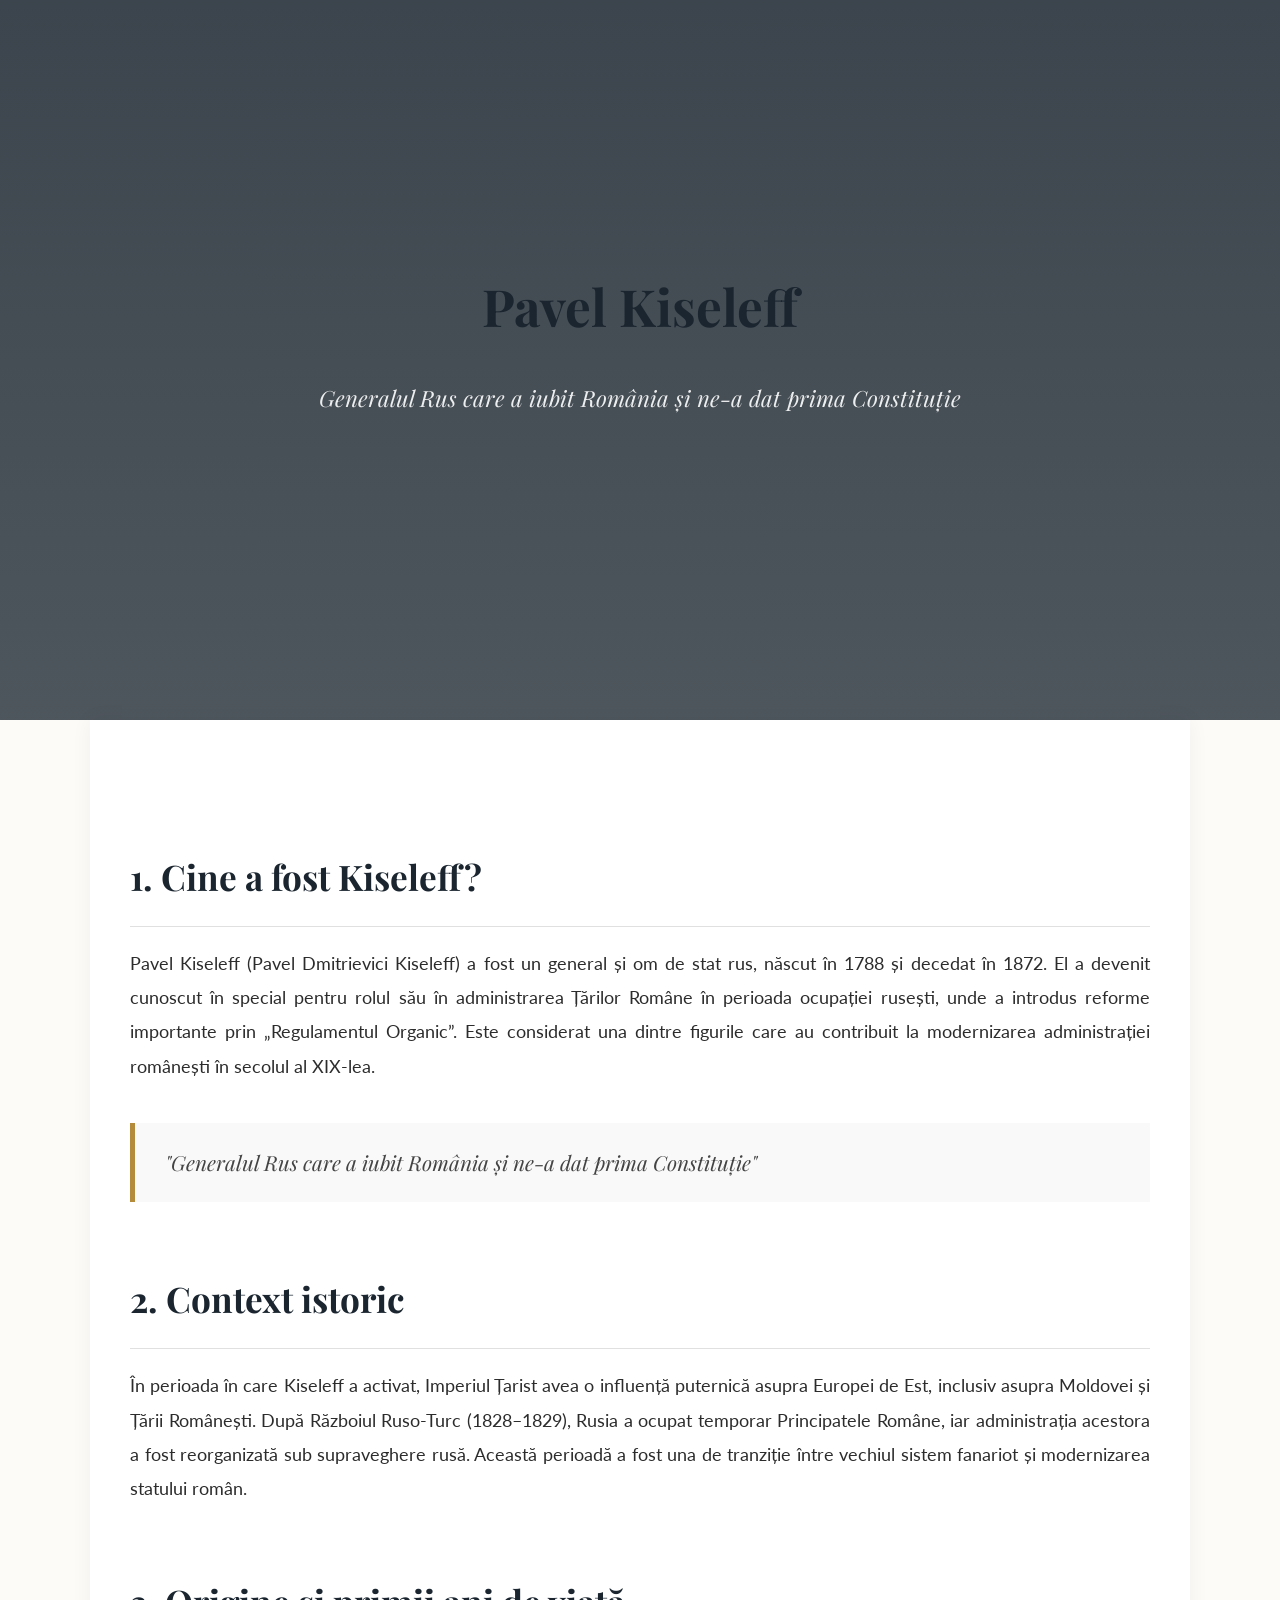
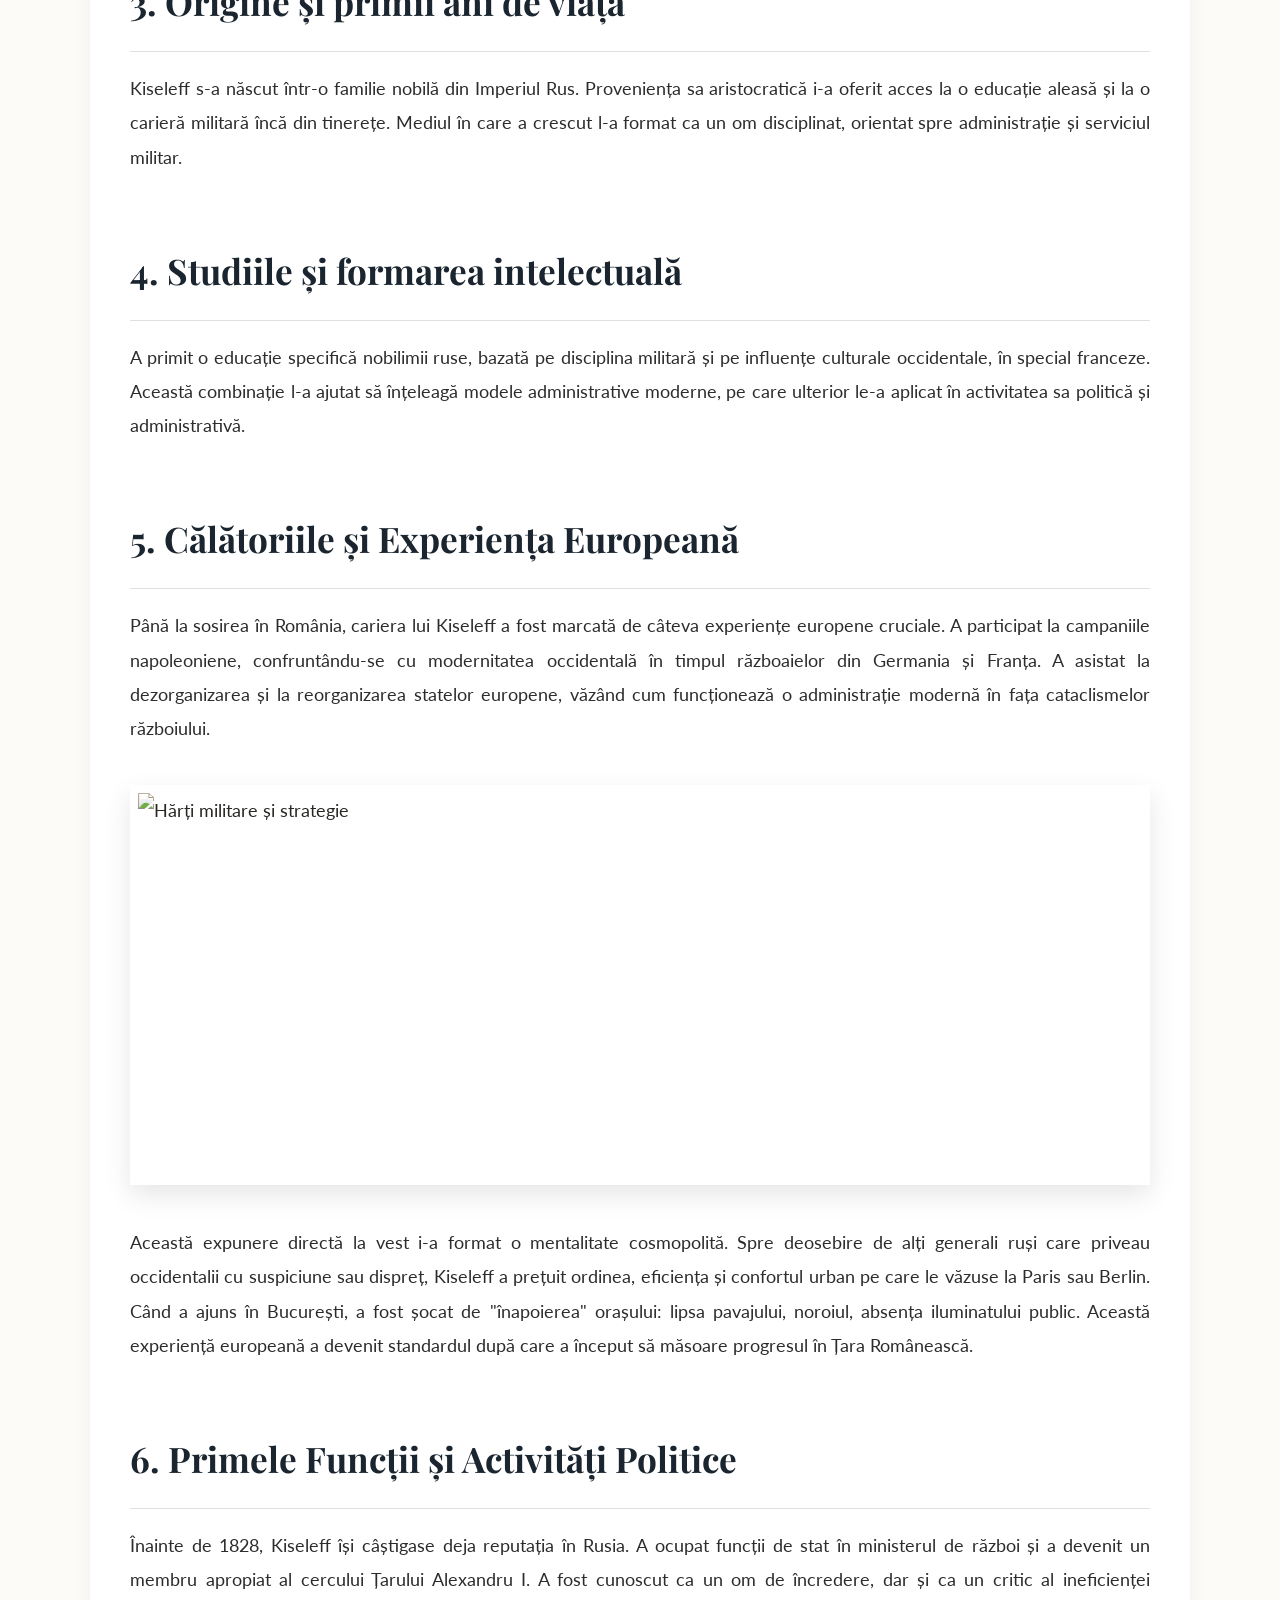
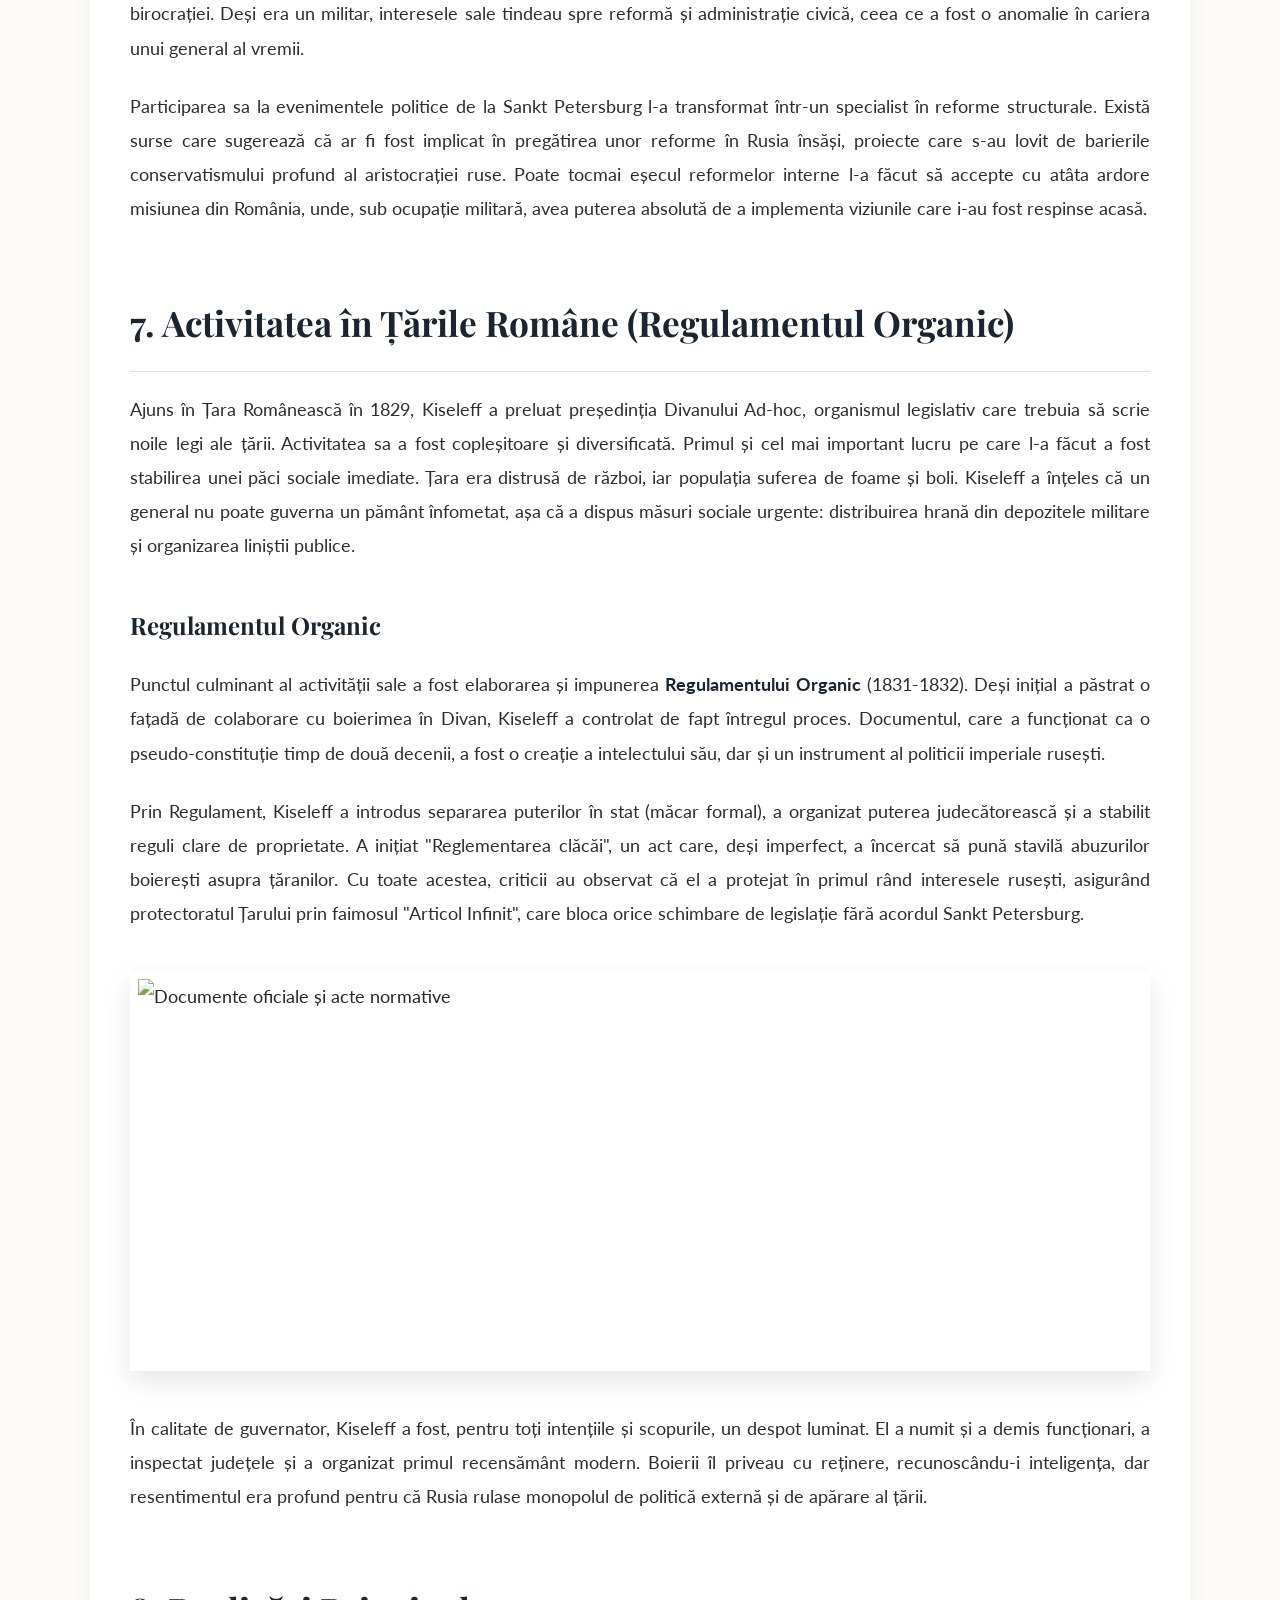
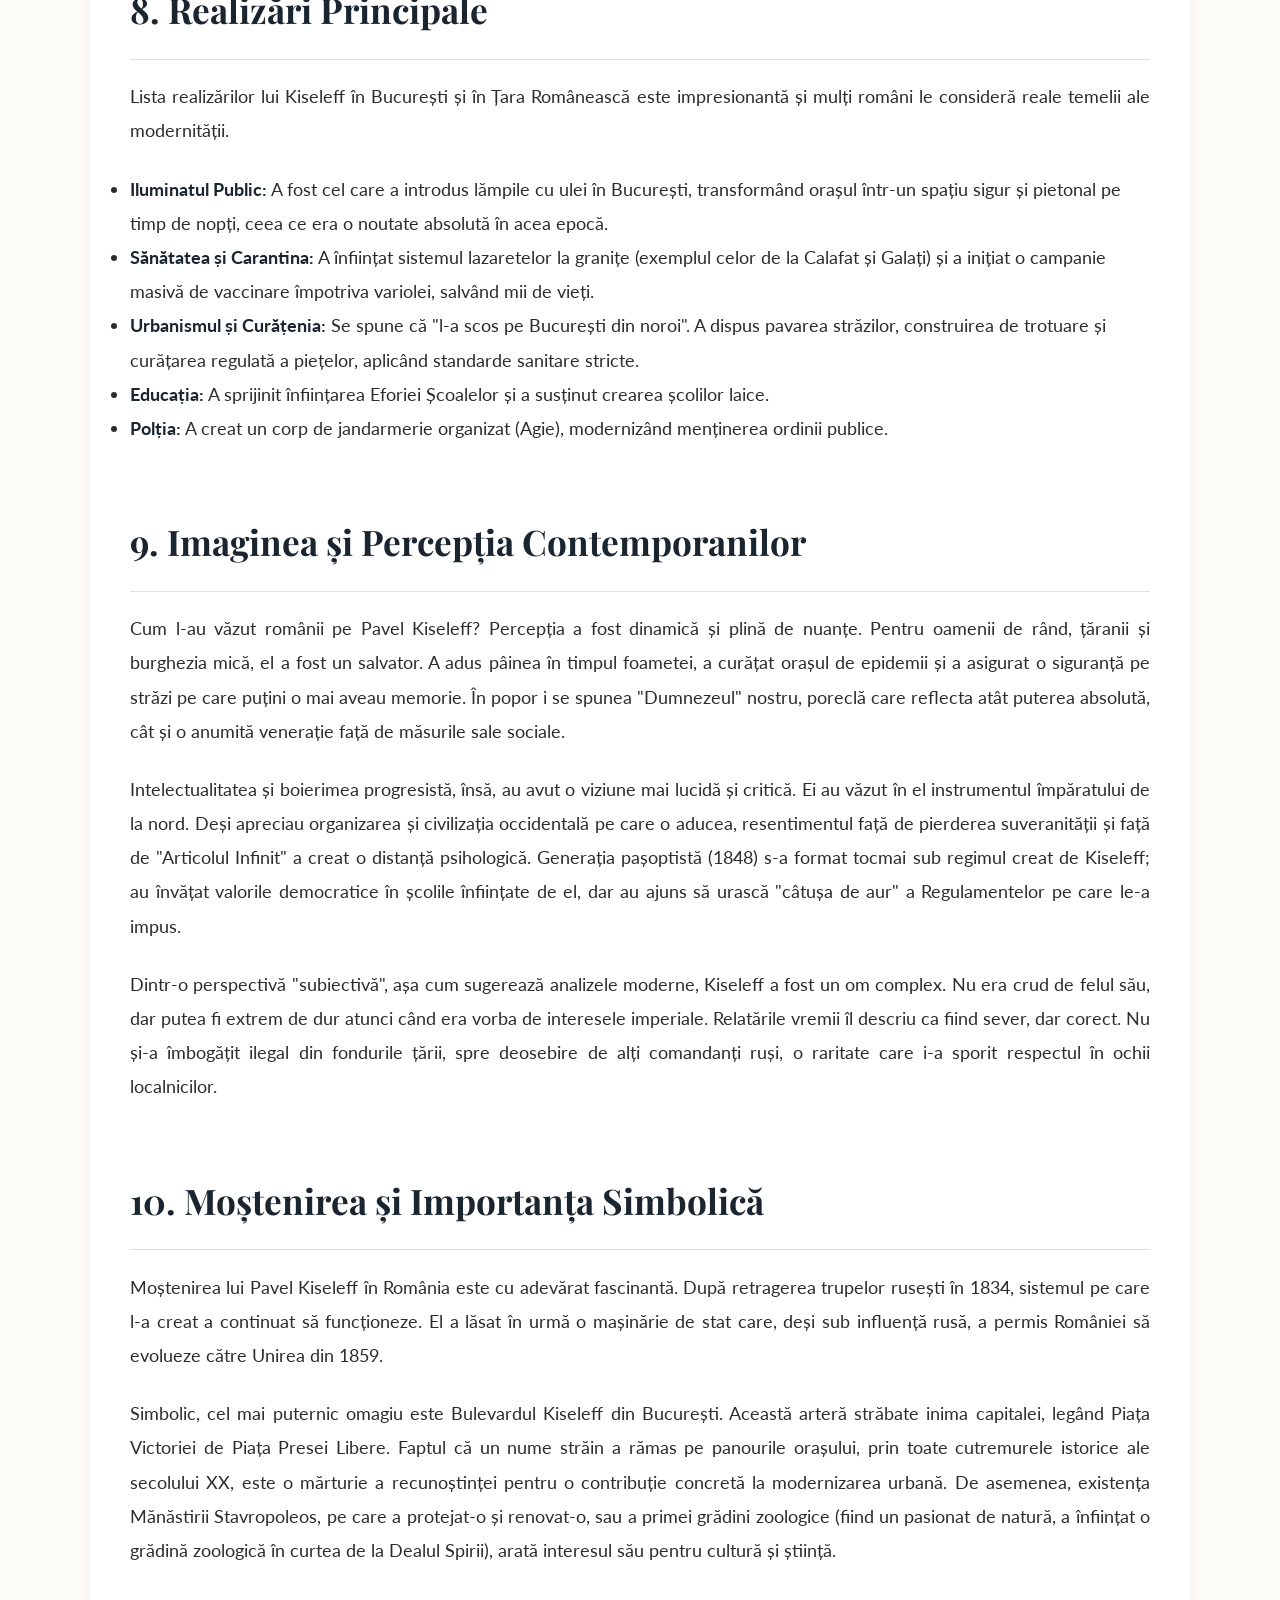
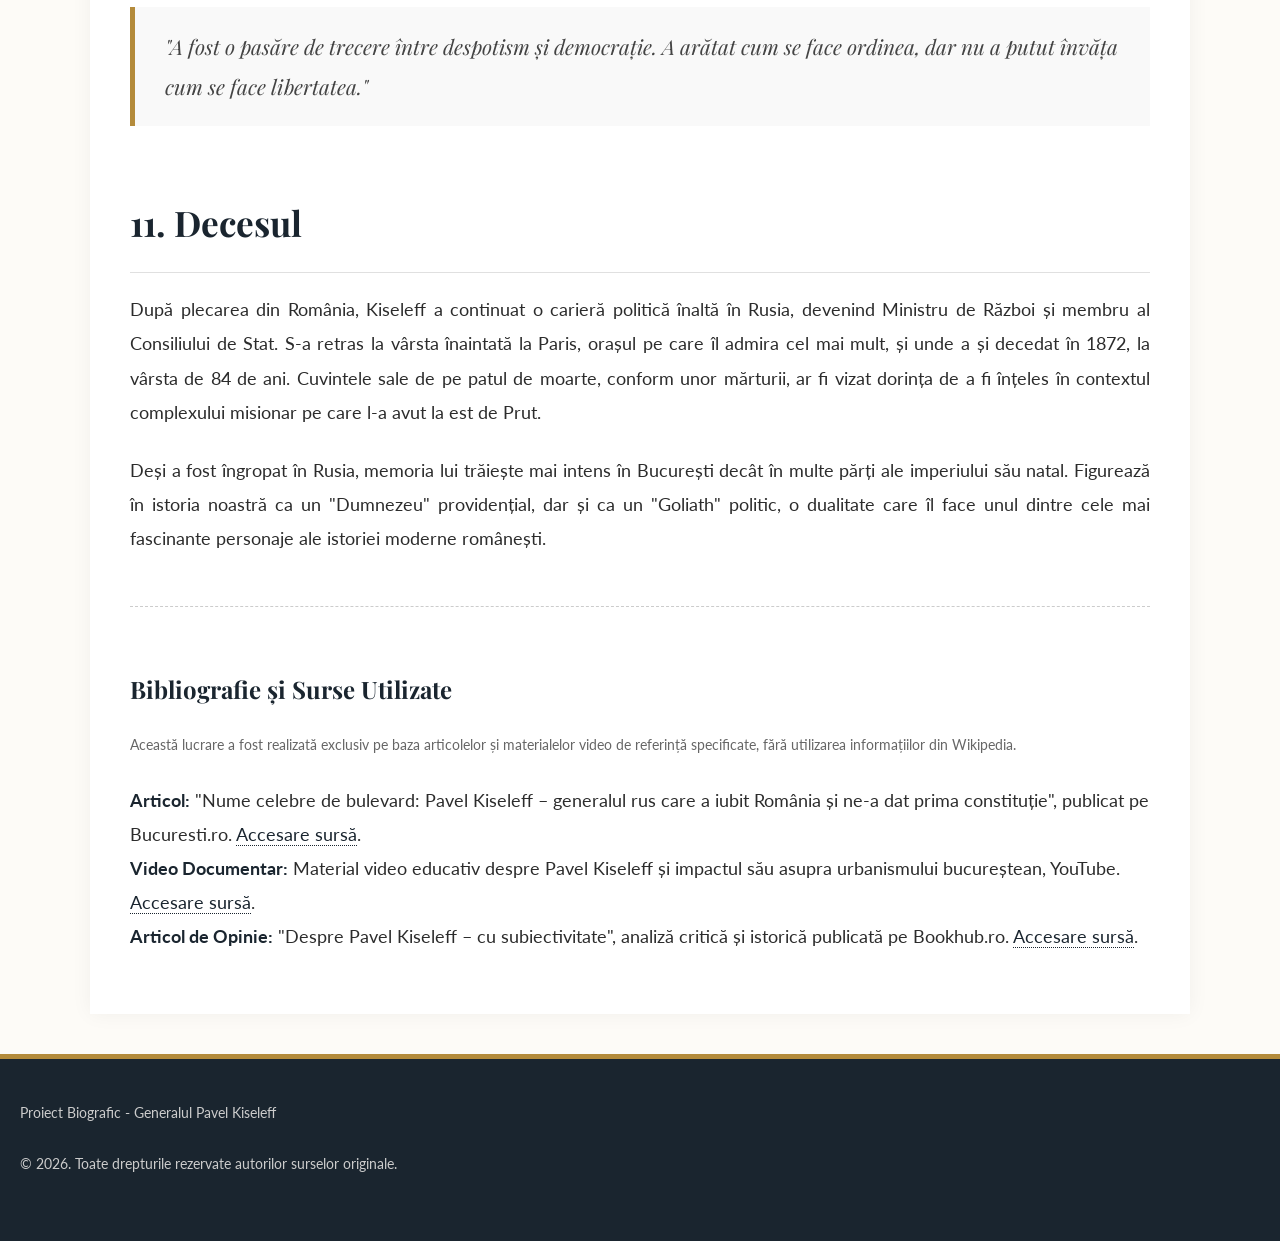
==== commit 5c6a31f4: "2016" ====
--- a/index.html
+++ b/index.html
@@ -247,7 +247,7 @@
 
     <footer>
         <p>Proiect Biografic - Generalul Pavel Kiseleff</p>
-        <p>&copy; 2023. Toate drepturile rezervate autorilor surselor originale.</p>
+        <p>&copy; 2026. Toate drepturile rezervate autorilor surselor originale.</p>
     </footer>
 
 </body>
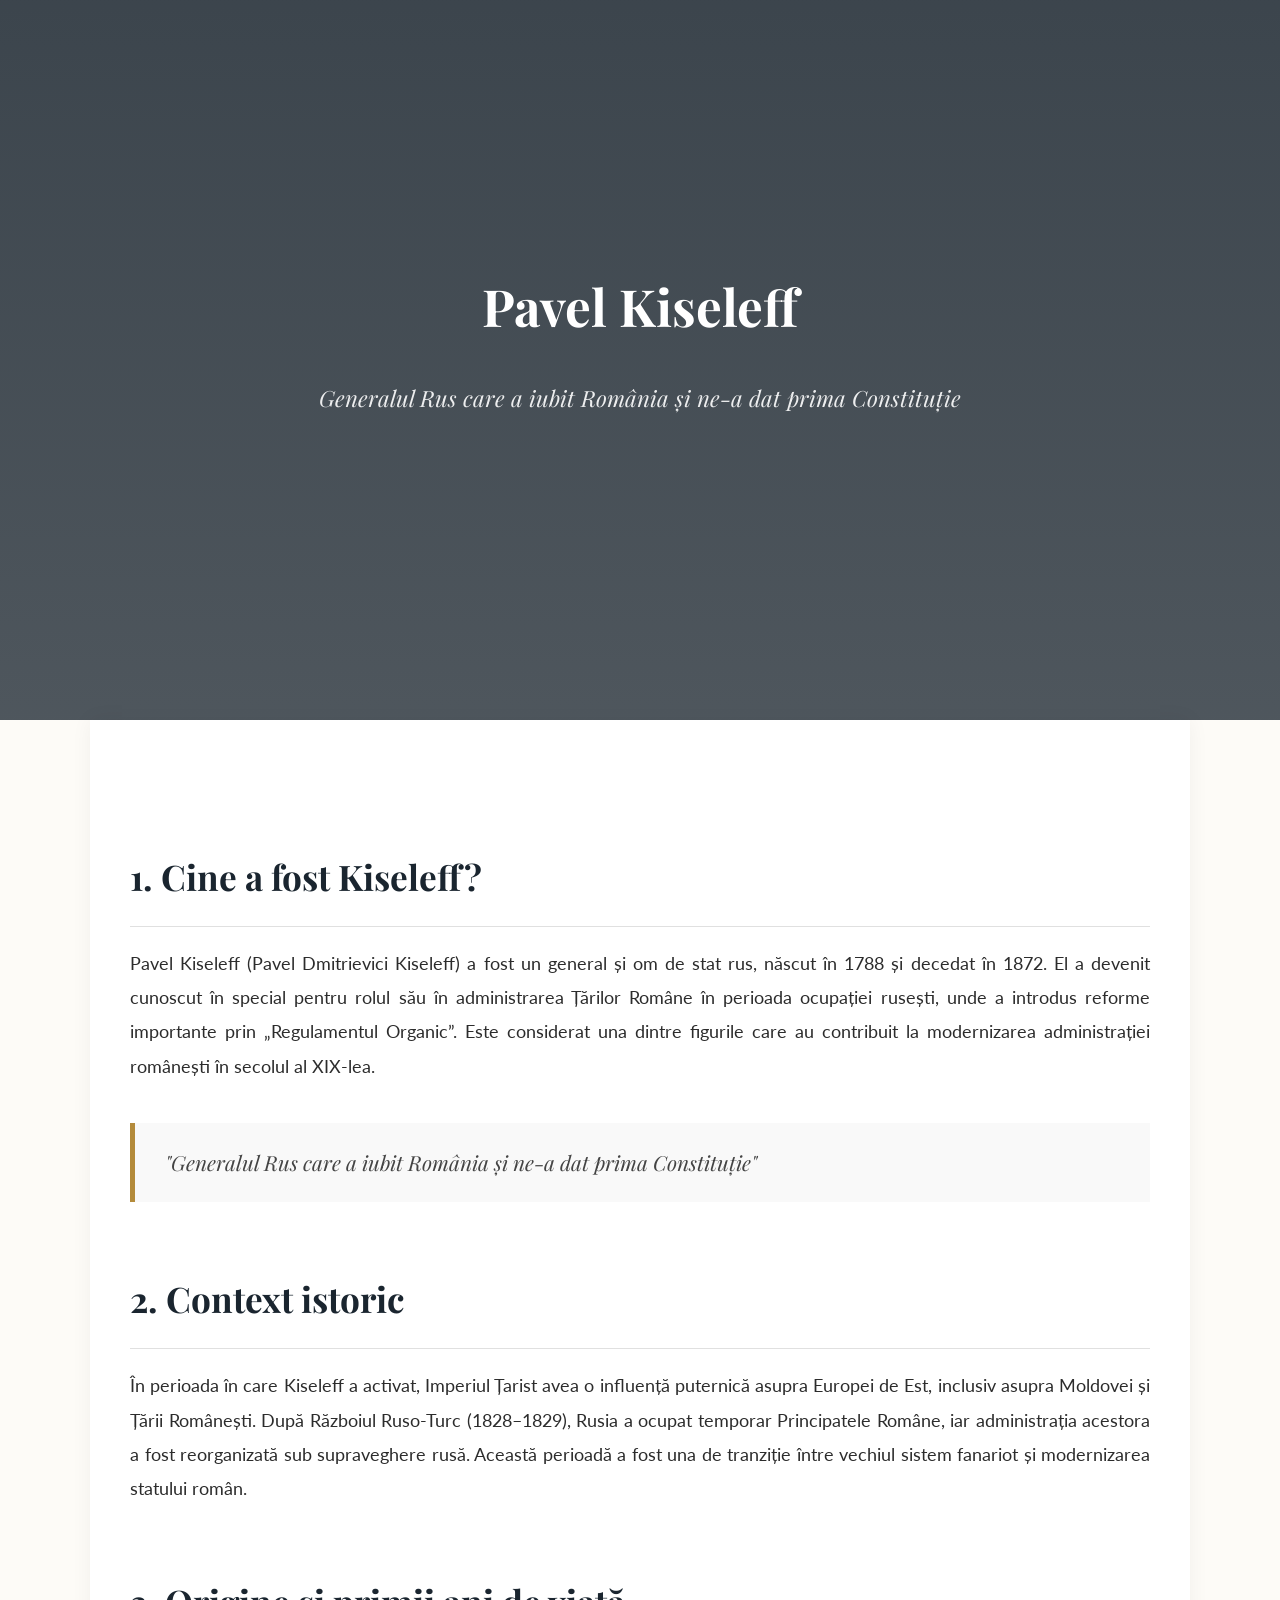
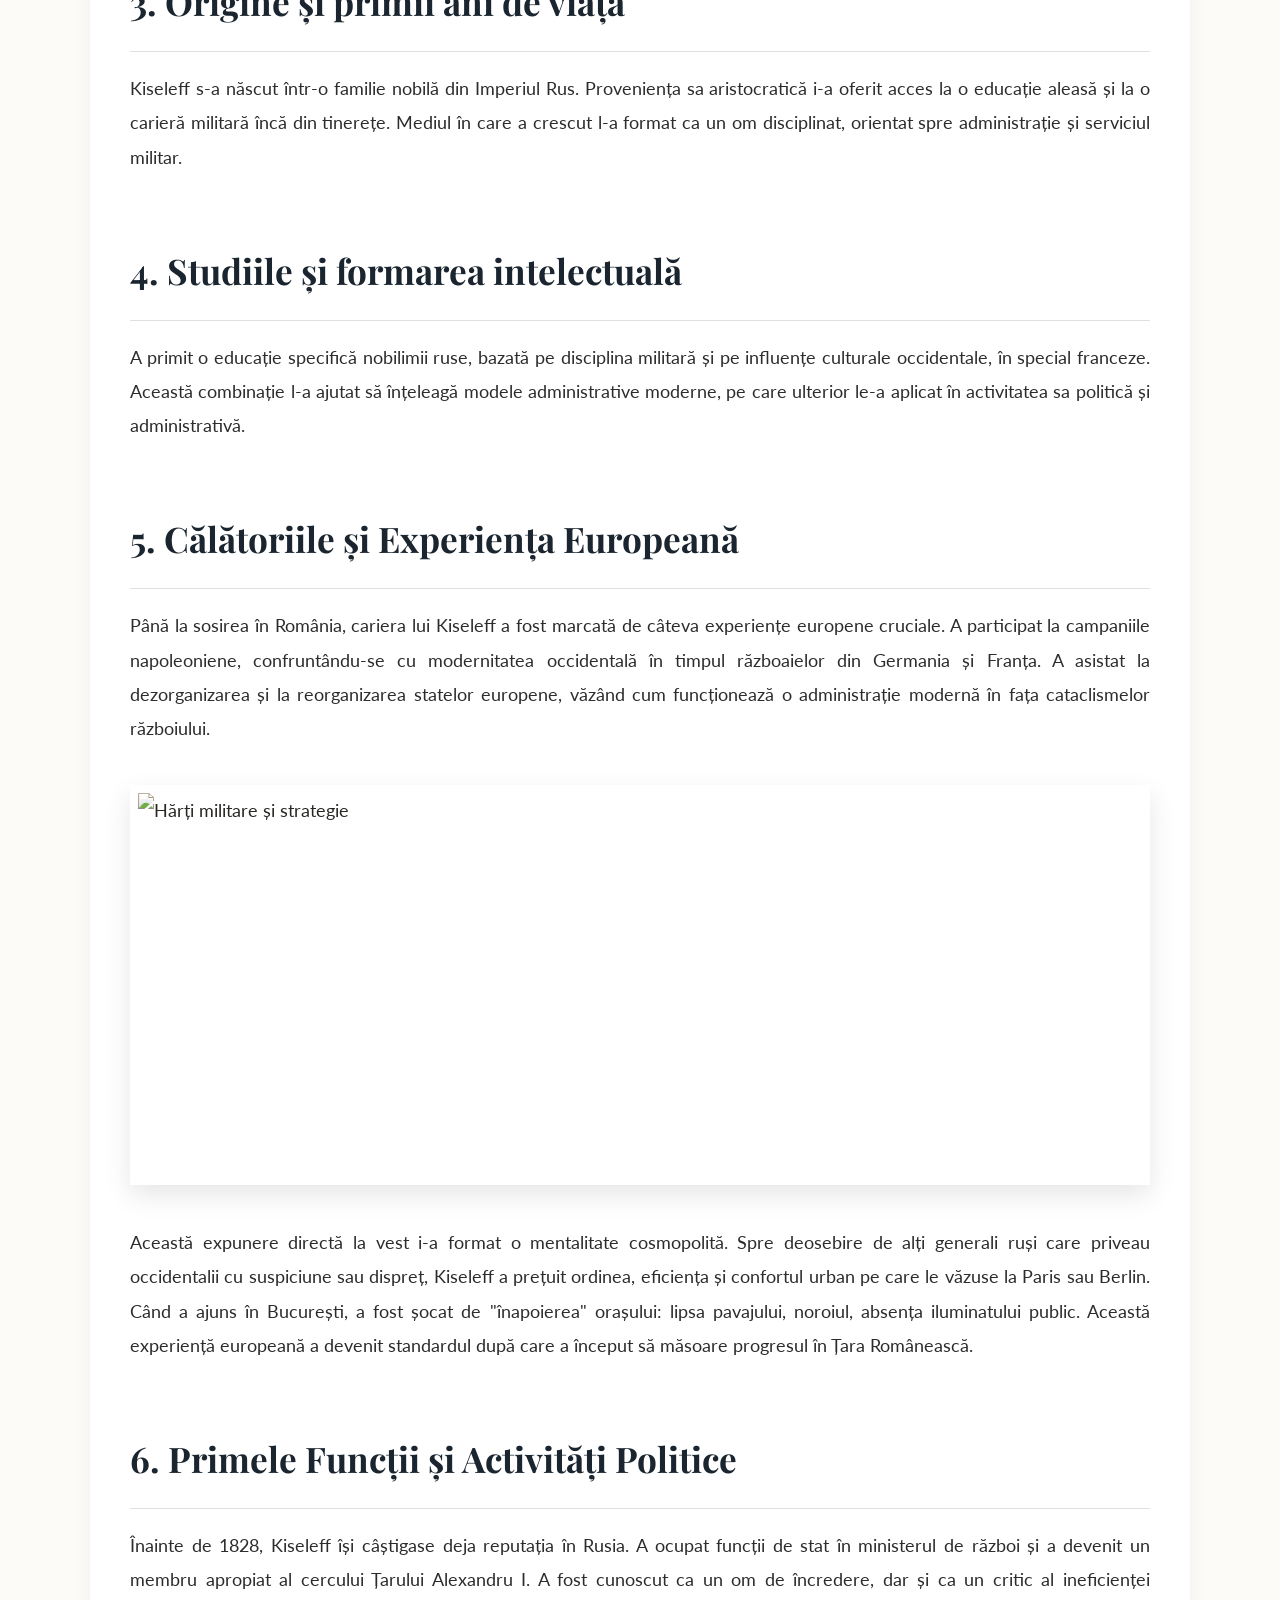
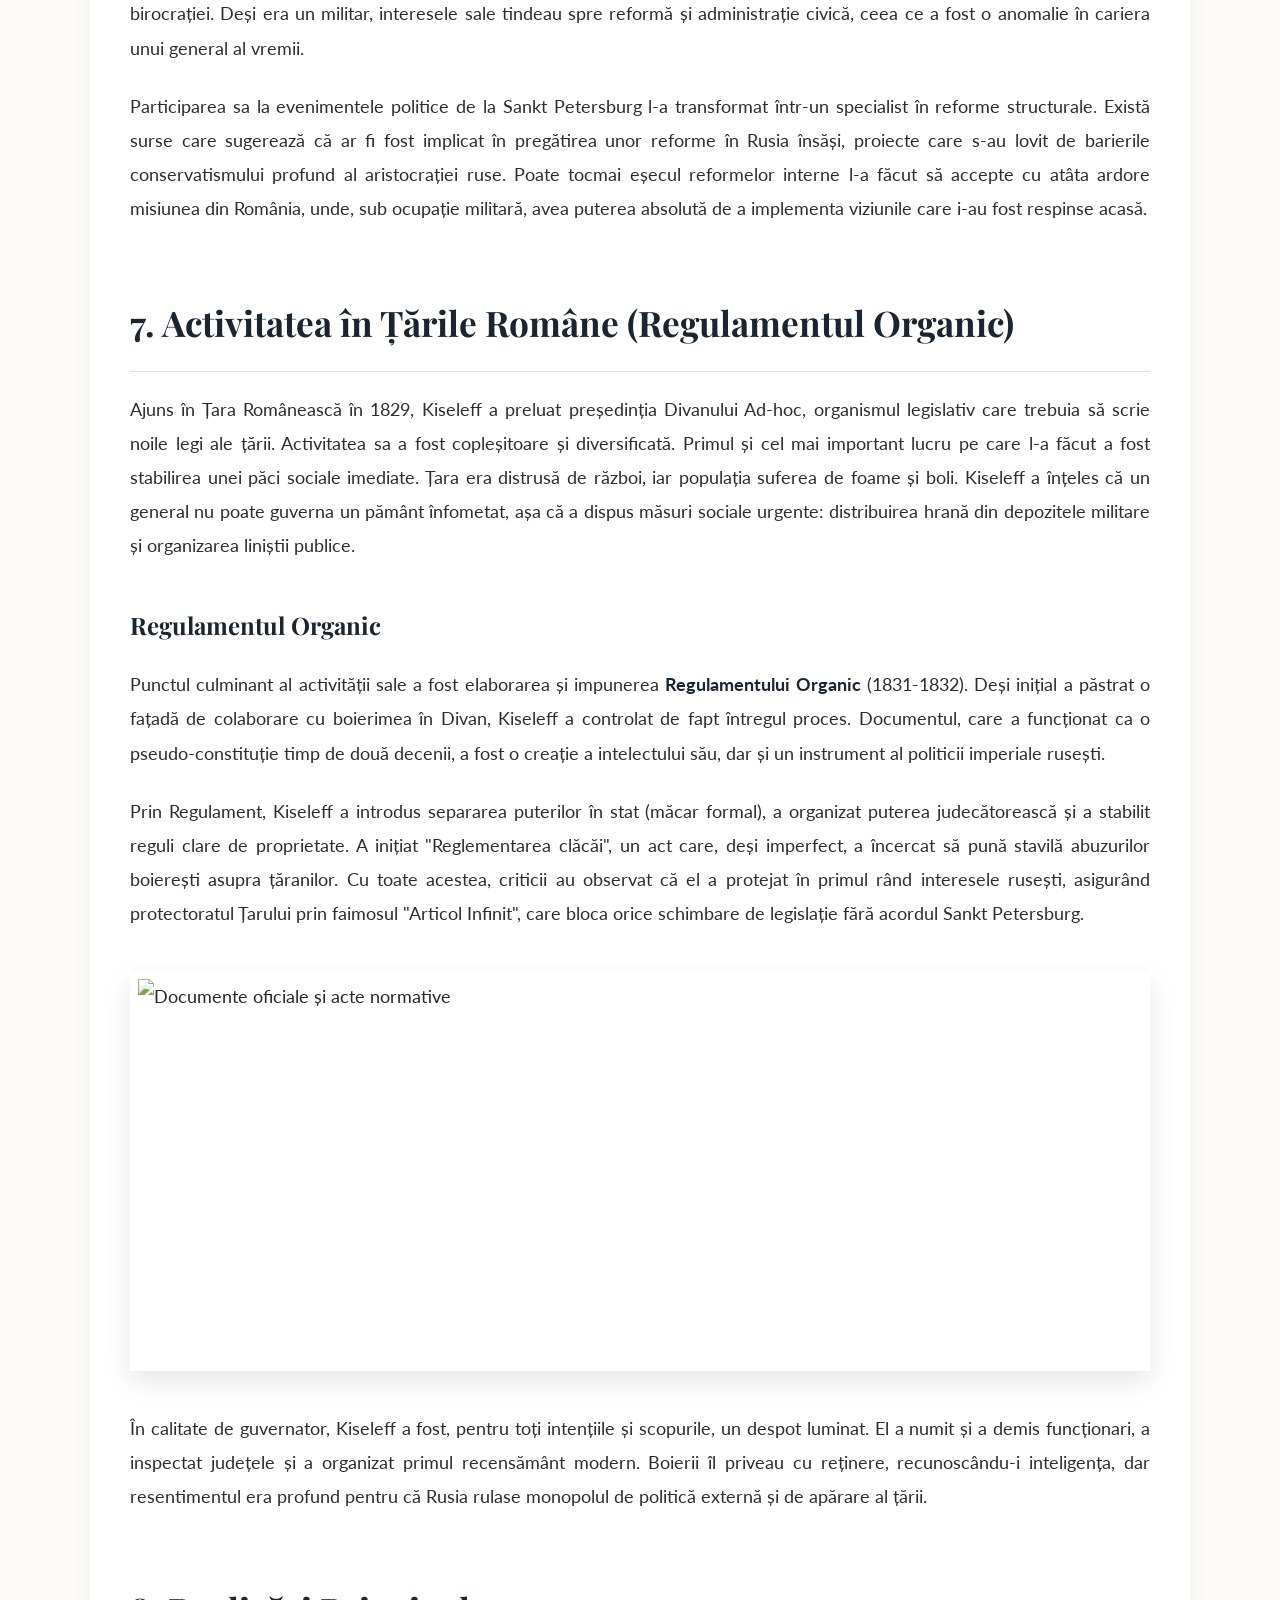
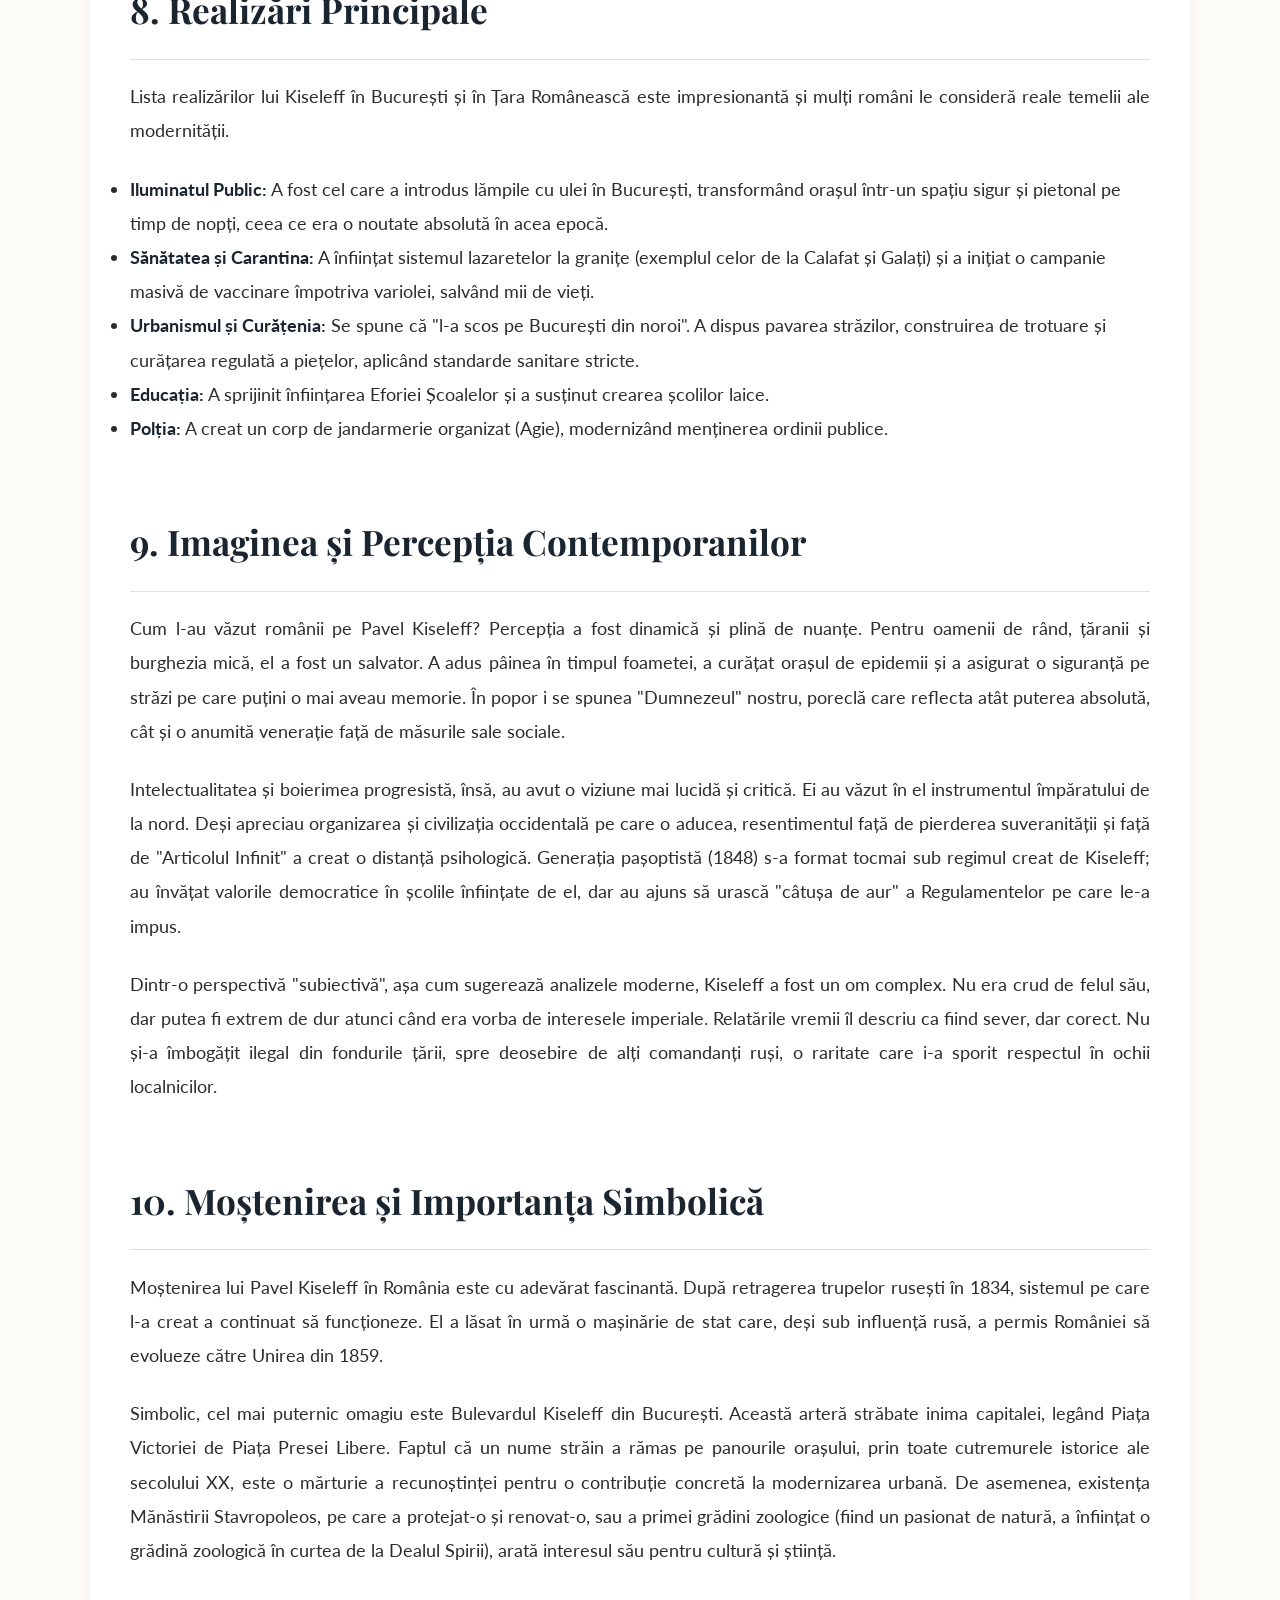
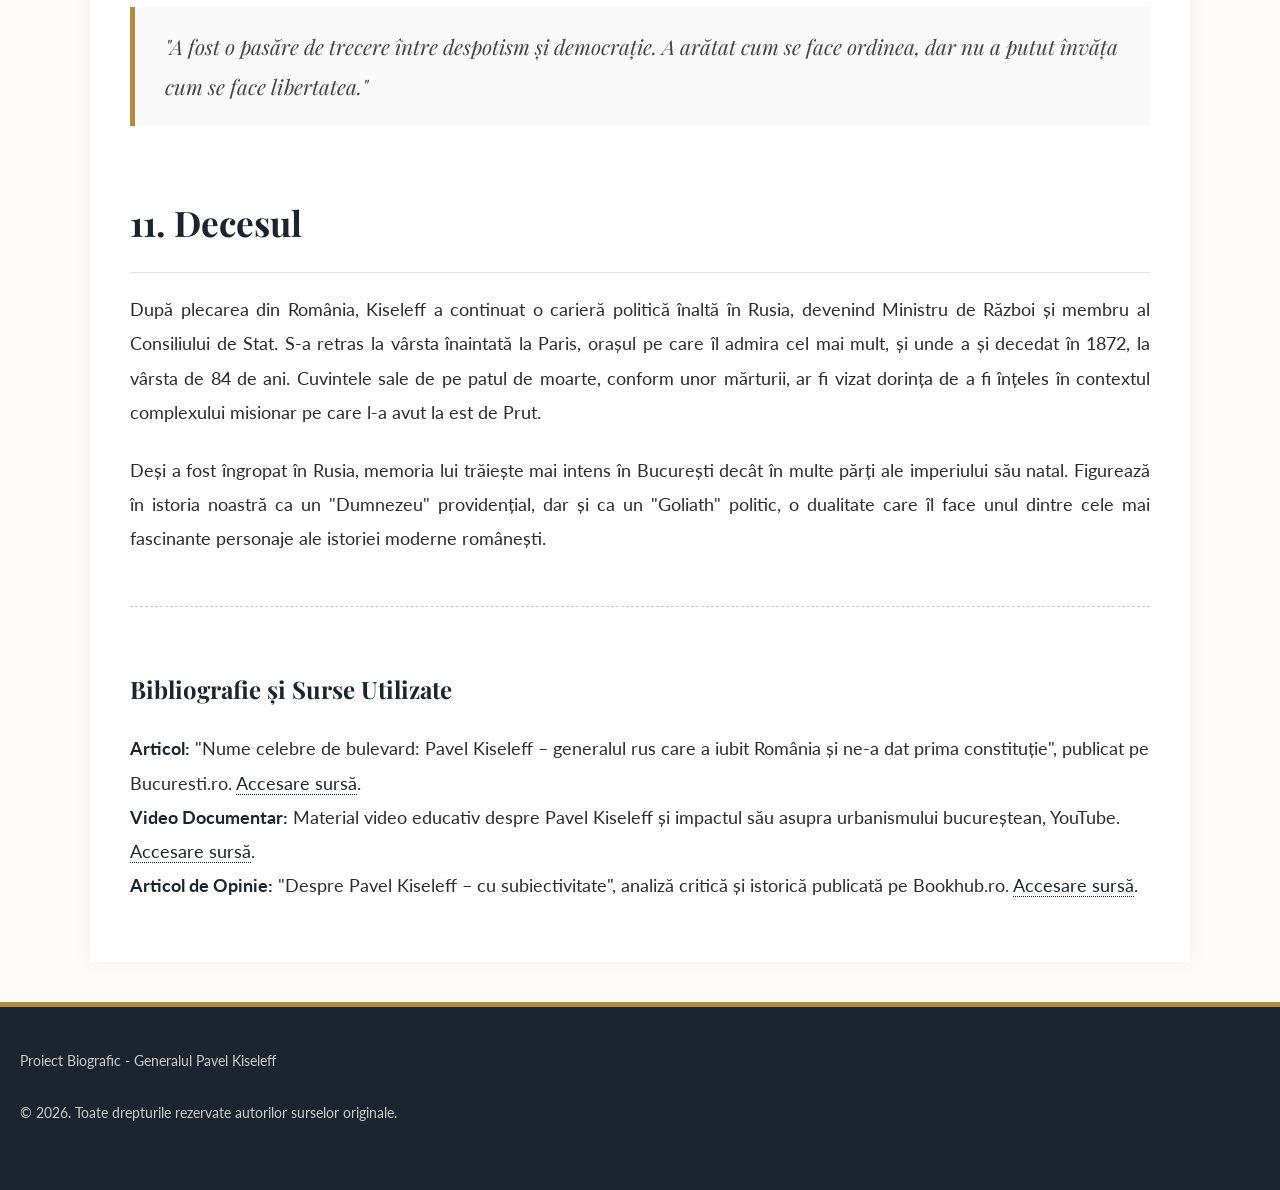
==== commit 67aebbf3: "culoare PavelKiseleff" ====
--- a/index.html
+++ b/index.html
@@ -38,7 +38,7 @@
         }
 
         h1, h2, h3, h4 { font-family: var(--font-heading); color: var(--primary-dark); margin-bottom: 1.2rem; }
-        h1 { font-size: 3.2rem; line-height: 1.2; text-align: center; }
+        h1 { font-size: 3.2rem; line-height: 1.2; text-align: center; color: white; }
         h2 { font-size: 2.2rem; position: relative; padding-bottom: 15px; margin-top: 4rem; border-bottom: 1px solid #e0e0e0; }
         h3 { font-size: 1.5rem; color: var(--primary-dark); margin-top: 2.5rem; font-weight: 700; }
         p { margin-bottom: 1.5rem; text-align: justify; }
@@ -236,7 +236,6 @@
         <!-- 12. Bibliografie (Păstrată) -->
         <section style="margin-top: 50px; padding-top: 20px; border-top: 1px dashed #ccc;">
             <h3>Bibliografie și Surse Utilizate</h3>
-            <p style="font-size: 0.9rem; color: #666;">Această lucrare a fost realizată exclusiv pe baza articolelor și materialelor video de referință specificate, fără utilizarea informațiilor din Wikipedia.</p>
             <ul style="list-style-type: none; padding-left: 0;">
                 <li><strong>Articol:</strong> "Nume celebre de bulevard: Pavel Kiseleff – generalul rus care a iubit România și ne-a dat prima constituție", publicat pe Bucuresti.ro. <a href="https://www.bucuresti.ro/articole/nume-celebre-de-bulevard-pavel-kiseleff-generalul-rus-care-a-iubit-romania-si-ne-a-dat-prima-constitutie-526" target="_blank">Accesare sursă</a>.</li>
                 <li><strong>Video Documentar:</strong> Material video educativ despre Pavel Kiseleff și impactul său asupra urbanismului bucureștean, YouTube. <a href="https://www.youtube.com/watch?v=z2BixLwz0As" target="_blank">Accesare sursă</a>.</li>
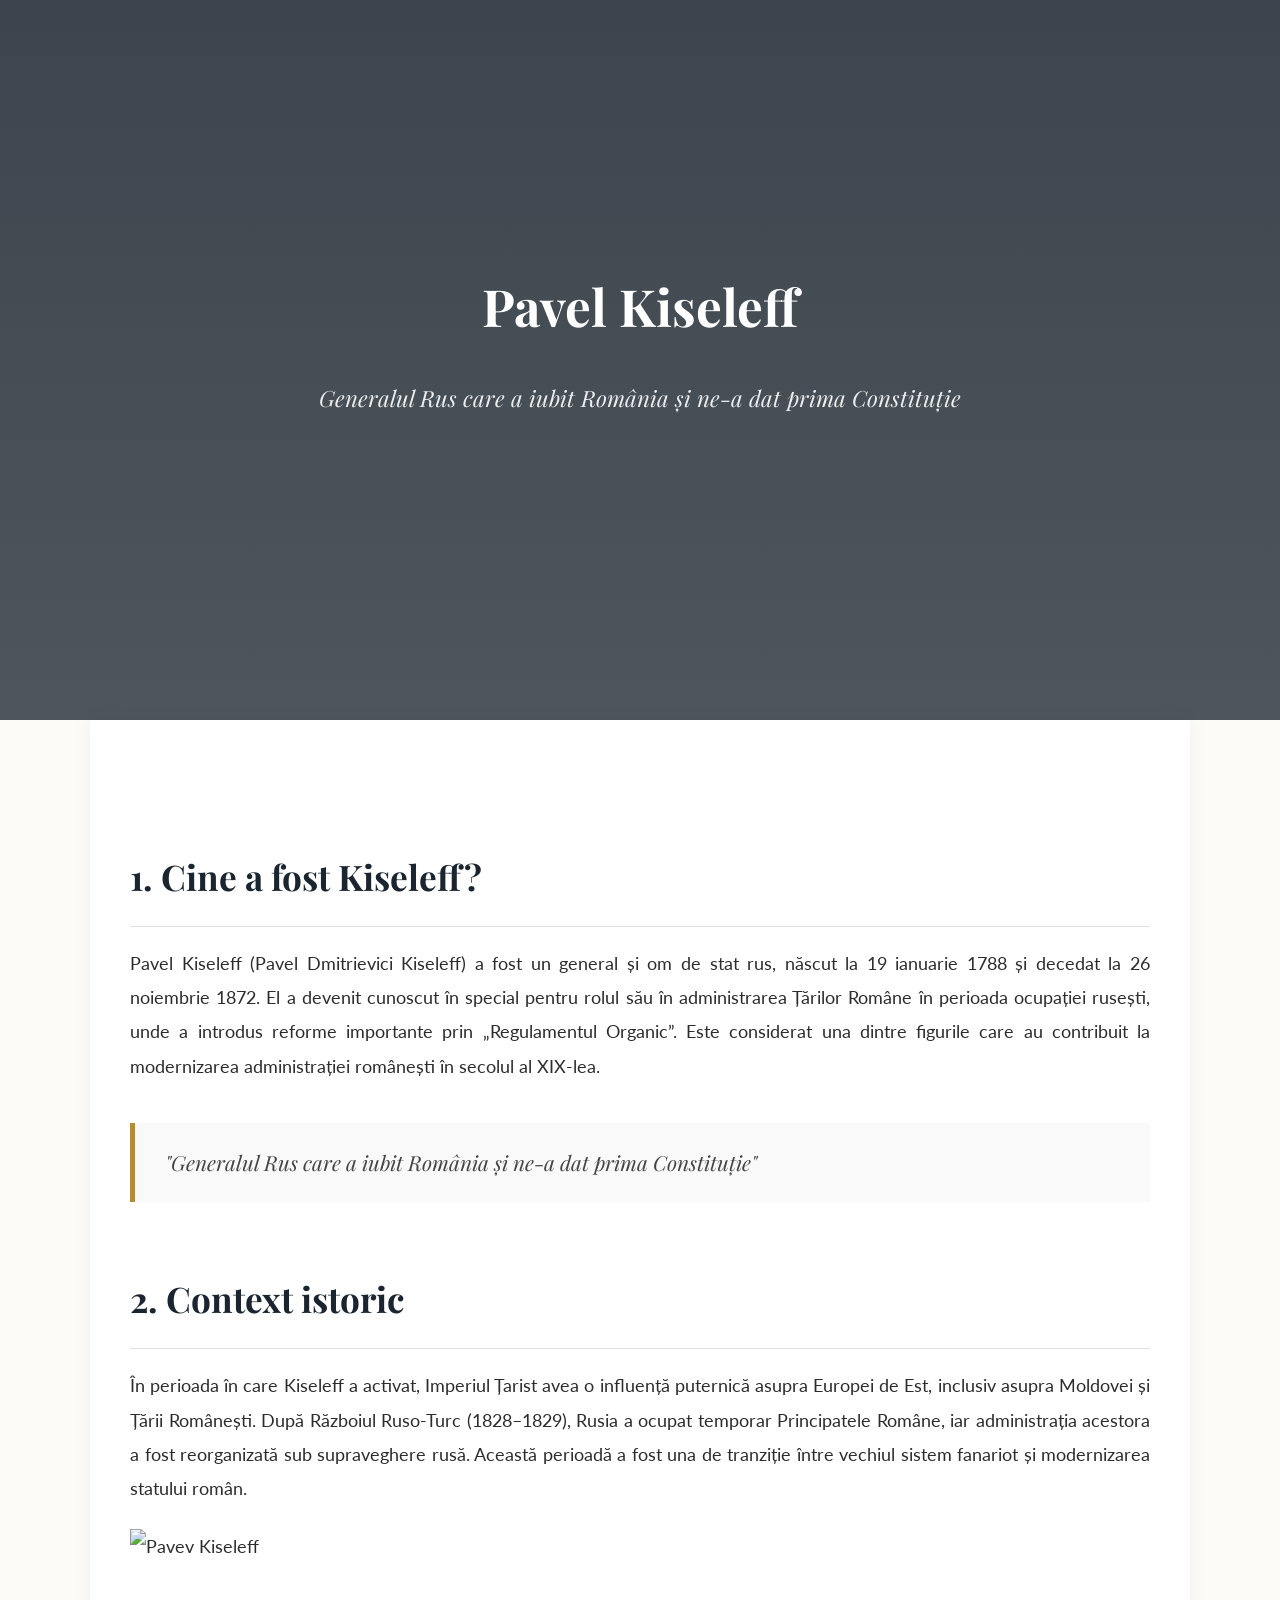
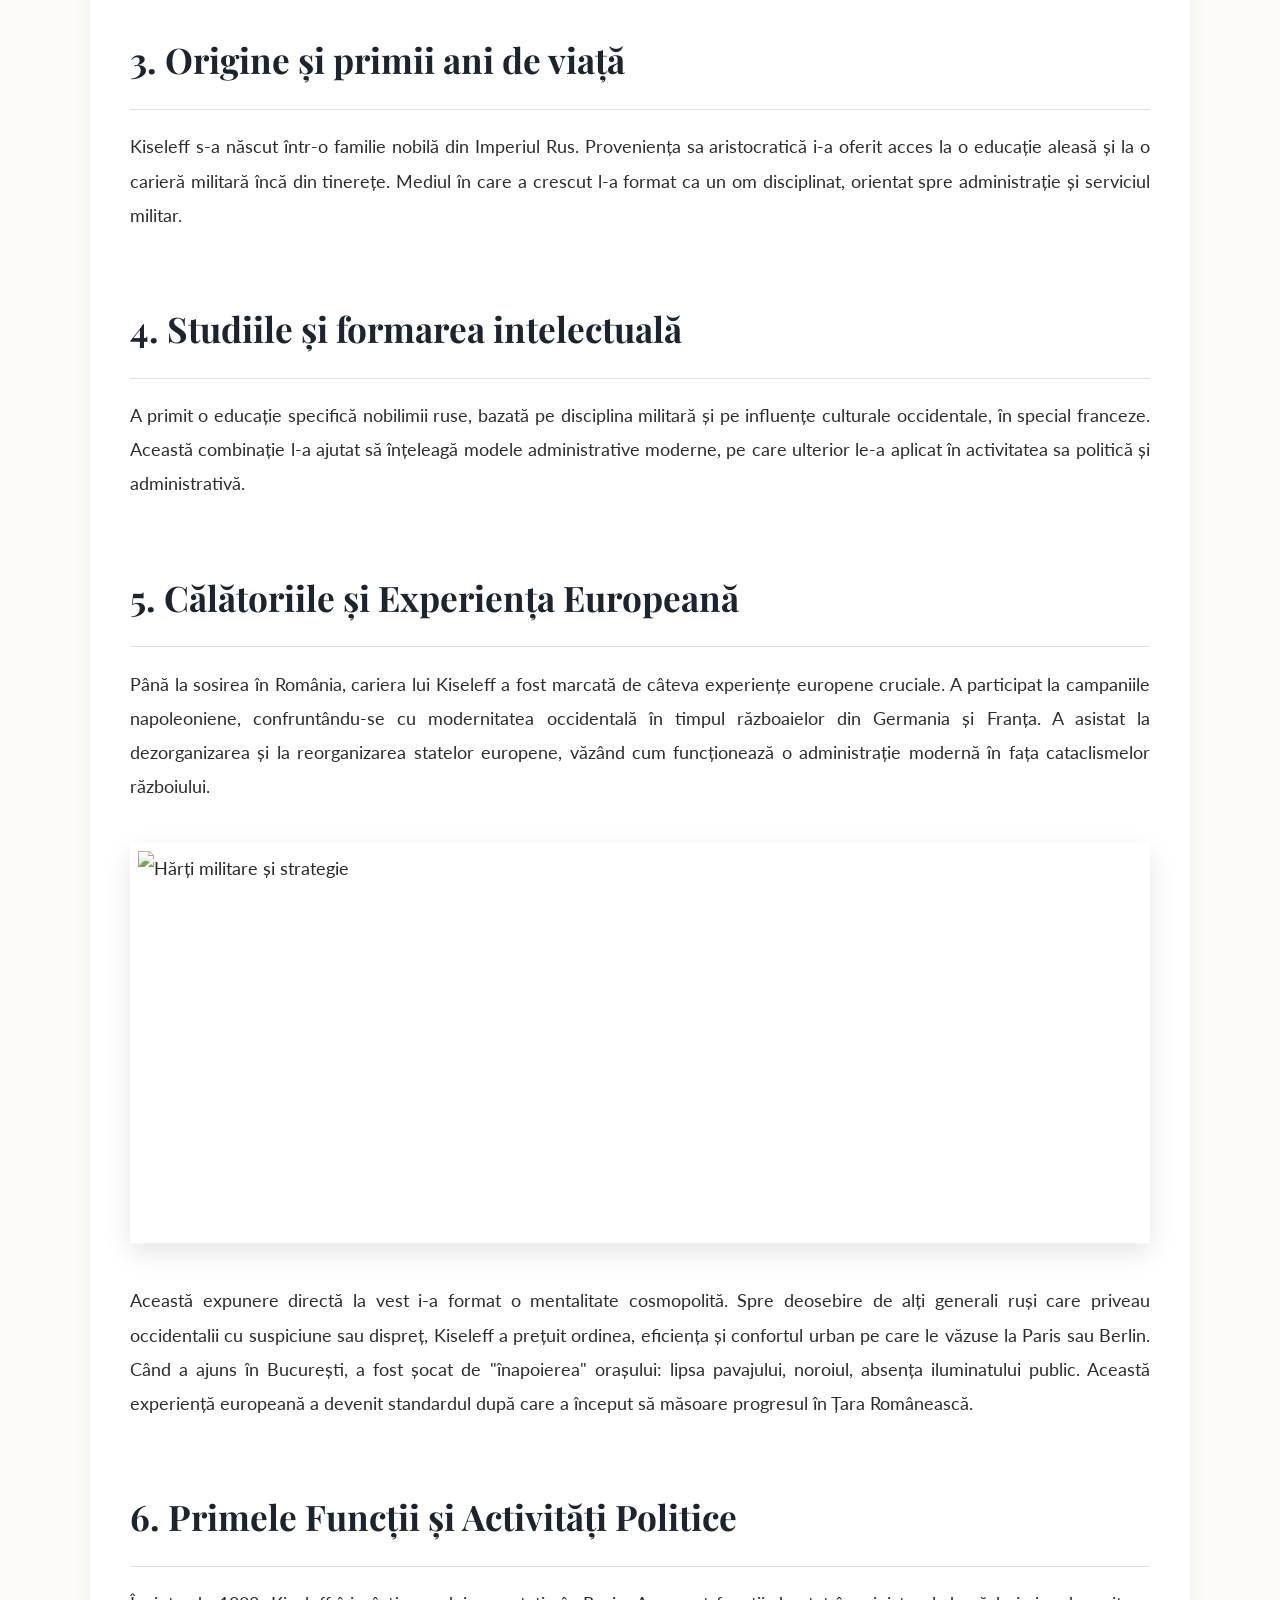
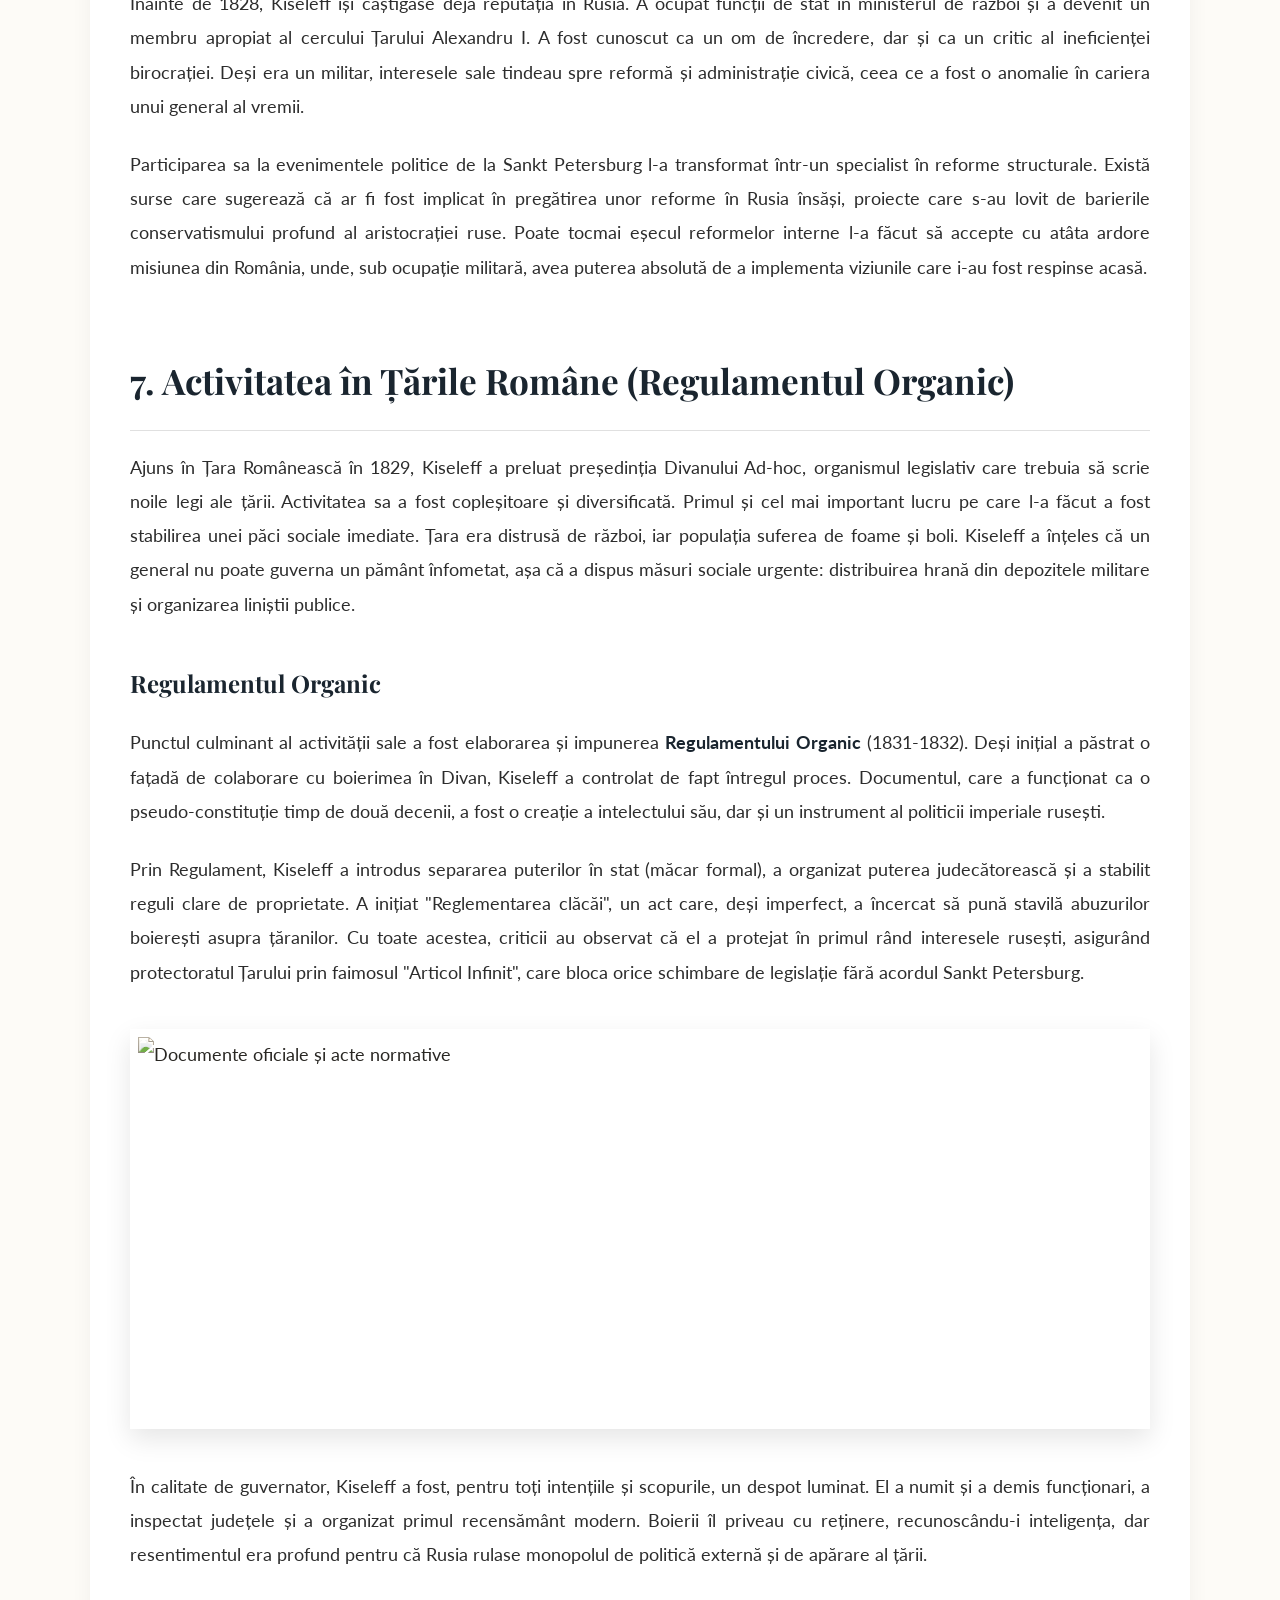
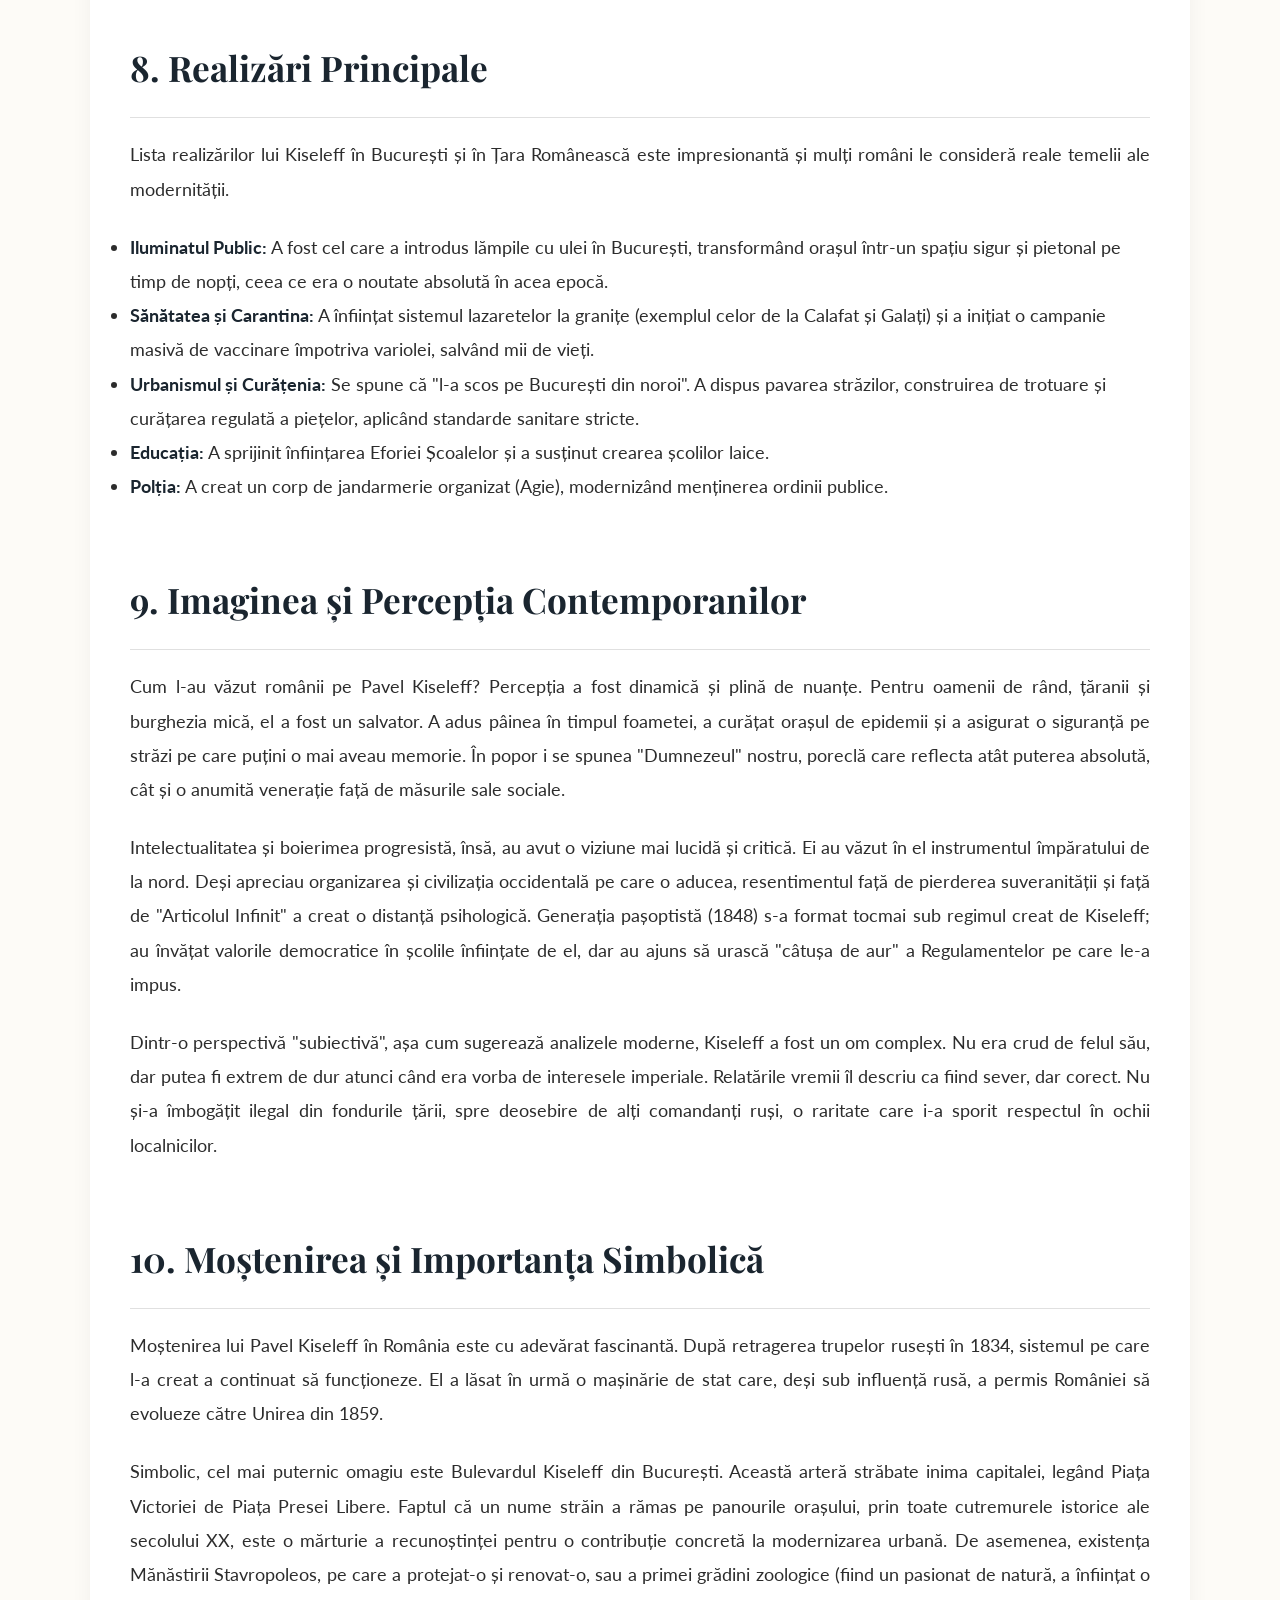
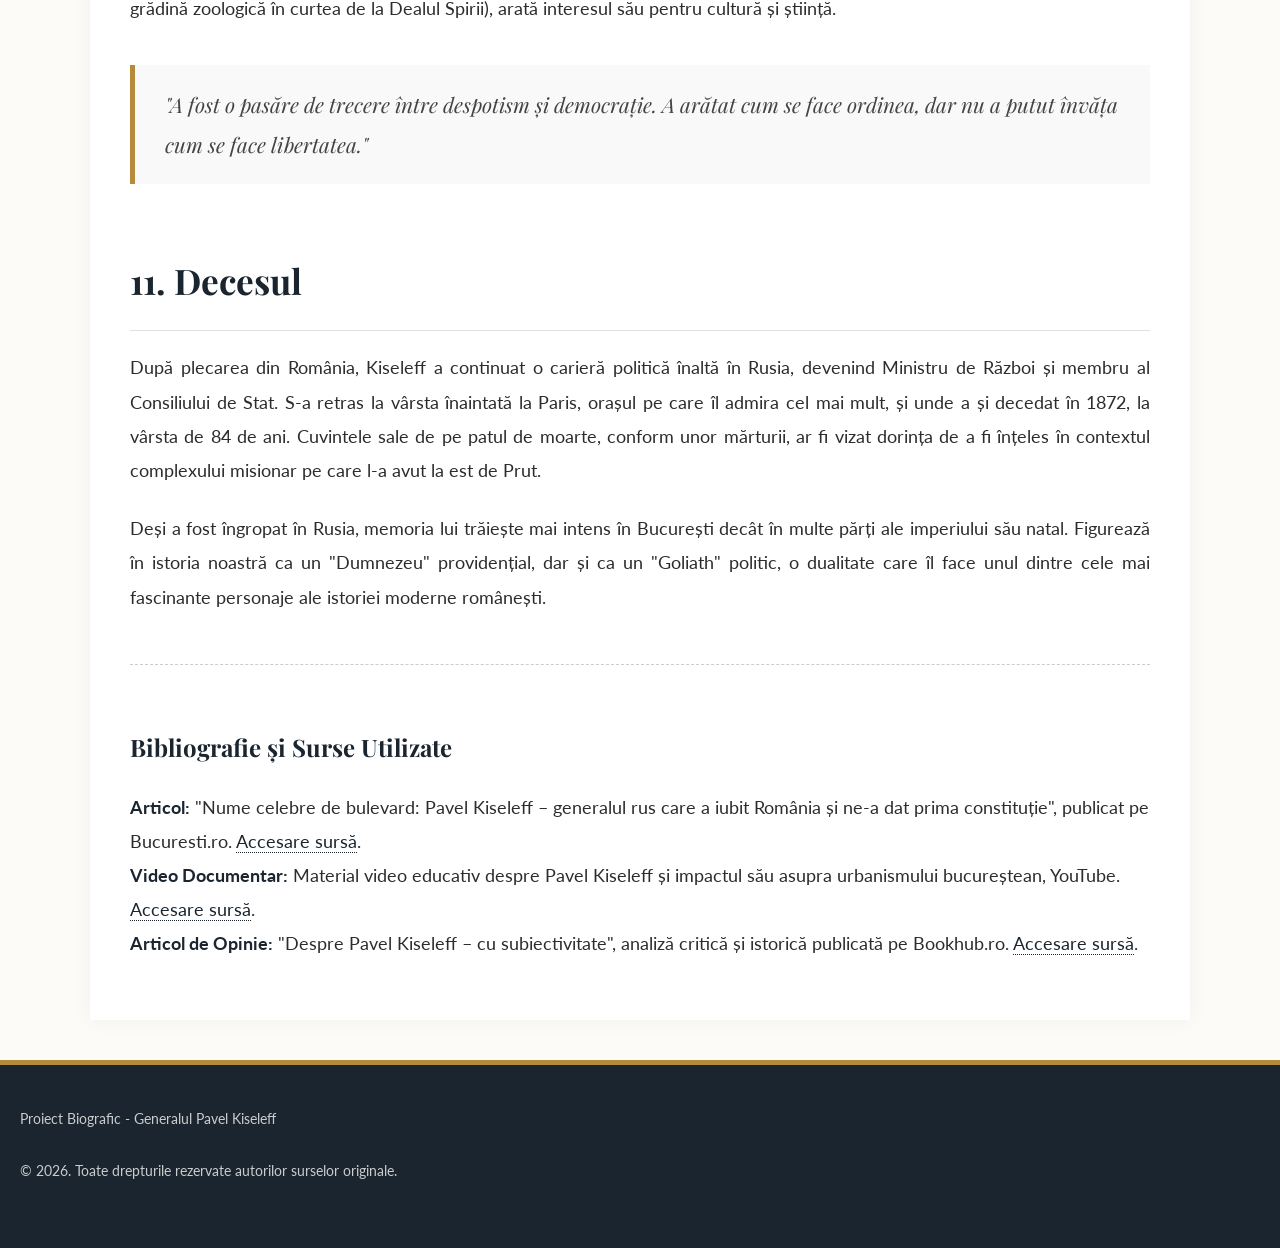
==== commit eff1223c: "Schimbare text1" ====
--- a/index.html
+++ b/index.html
@@ -52,7 +52,7 @@
         /* --- HERO --- */
         header.hero {
             height: 80vh; 
-            background: linear-gradient(rgba(26, 37, 47, 0.85), rgba(26, 37, 47, 0.75)), url('https://picsum.photos/seed/bucharest_old_kiseleff/1920/1080');
+            background: linear-gradient(rgba(26, 37, 47, 0.85), rgba(26, 37, 47, 0.75)), url('https://cdn.adh.reperio.news/image-1/1da3791d-f7ec-431f-b408-24921d0042bf/index.jpeg?p=w%3D1200%26h%3D630%26q%3D91%26r%3Dcover%26f%3Dpng');
             background-size: cover; background-position: center; background-attachment: fixed;
             display: flex; flex-direction: column; justify-content: center; align-items: center;
             text-align: center; color: #fff; padding: 20px;
@@ -102,7 +102,7 @@
         <section>
             <h2>1. Cine a fost Kiseleff?</h2>
             <p>
-                Pavel Kiseleff (Pavel Dmitrievici Kiseleff) a fost un general și om de stat rus, născut în 1788 și decedat în 1872. El a devenit cunoscut în special pentru rolul său în administrarea Țărilor Române în perioada ocupației rusești, unde a introdus reforme importante prin „Regulamentul Organic”. Este considerat una dintre figurile care au contribuit la modernizarea administrației românești în secolul al XIX-lea.
+                Pavel Kiseleff (Pavel Dmitrievici Kiseleff) a fost un general și om de stat rus, născut la 19 ianuarie 1788 și decedat la 26 noiembrie 1872. El a devenit cunoscut în special pentru rolul său în administrarea Țărilor Române în perioada ocupației rusești, unde a introdus reforme importante prin „Regulamentul Organic”. Este considerat una dintre figurile care au contribuit la modernizarea administrației românești în secolul al XIX-lea.
             </p>
             <div class="quote">
                 "Generalul Rus care a iubit România și ne-a dat prima Constituție"
@@ -115,6 +115,7 @@
             <p>
                 În perioada în care Kiseleff a activat, Imperiul Țarist avea o influență puternică asupra Europei de Est, inclusiv asupra Moldovei și Țării Românești. După Războiul Ruso-Turc (1828–1829), Rusia a ocupat temporar Principatele Române, iar administrația acestora a fost reorganizată sub supraveghere rusă. Această perioadă a fost una de tranziție între vechiul sistem fanariot și modernizarea statului român.
             </p>
+            <img src="https://images.openai.com/static-rsc-4/0chmf7InrYB20UFTQEhG-p-d0Skdvk-zni5T0nCwzEna_UaTVvJCokUWmTSNkH-cjTJP_p_0rkTiNxGkCSldpNkjfeWhQXZCWi5jFROF5g7OlnmHI54H829ytRiCXxlBd0BGffPad_jN_zPjkyq5PE_lc7RfJjiYxfoiF7smEhB7v8X8rlHoVVLdozIvL4Z8?purpose=fullsize" alt="Pavev Kiseleff" width="50%" height="50%">
         </section>
 
         <!-- 3. Origine și copilărie (Modificată conform cerinței) -->
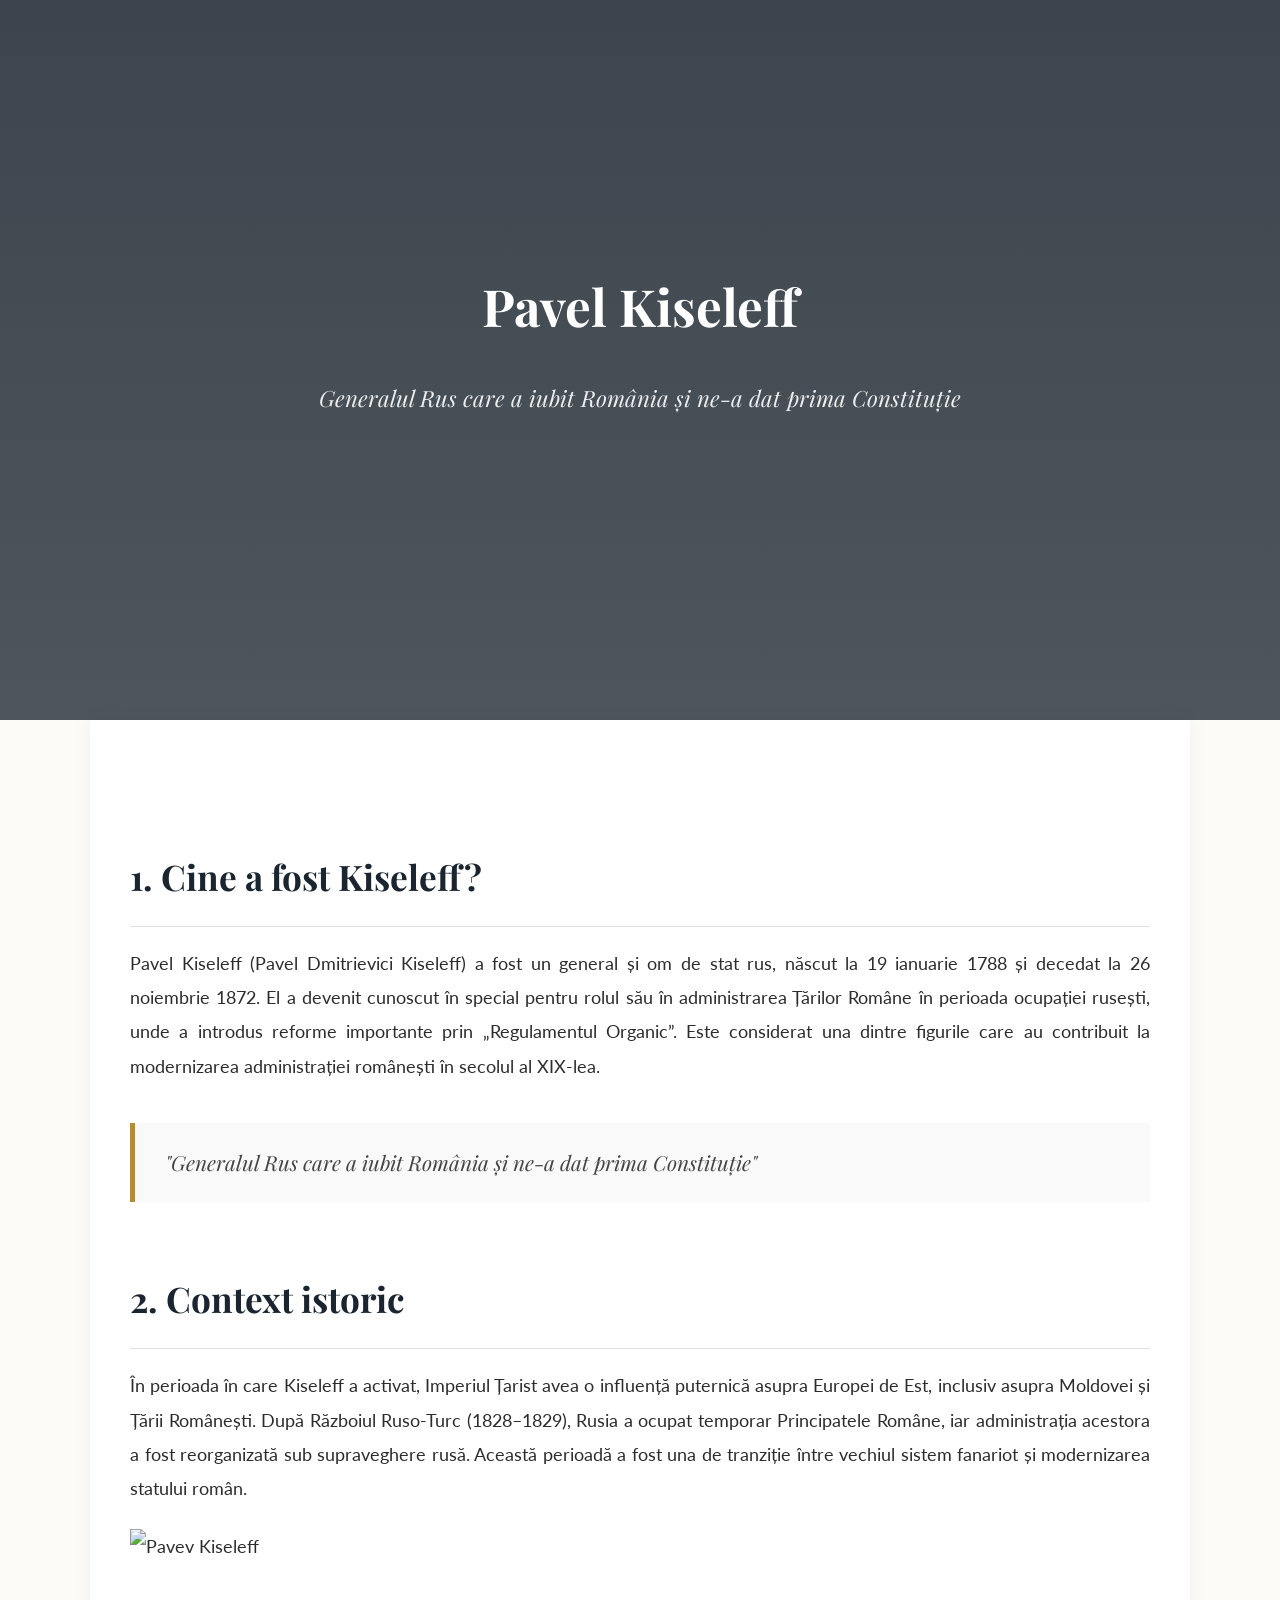
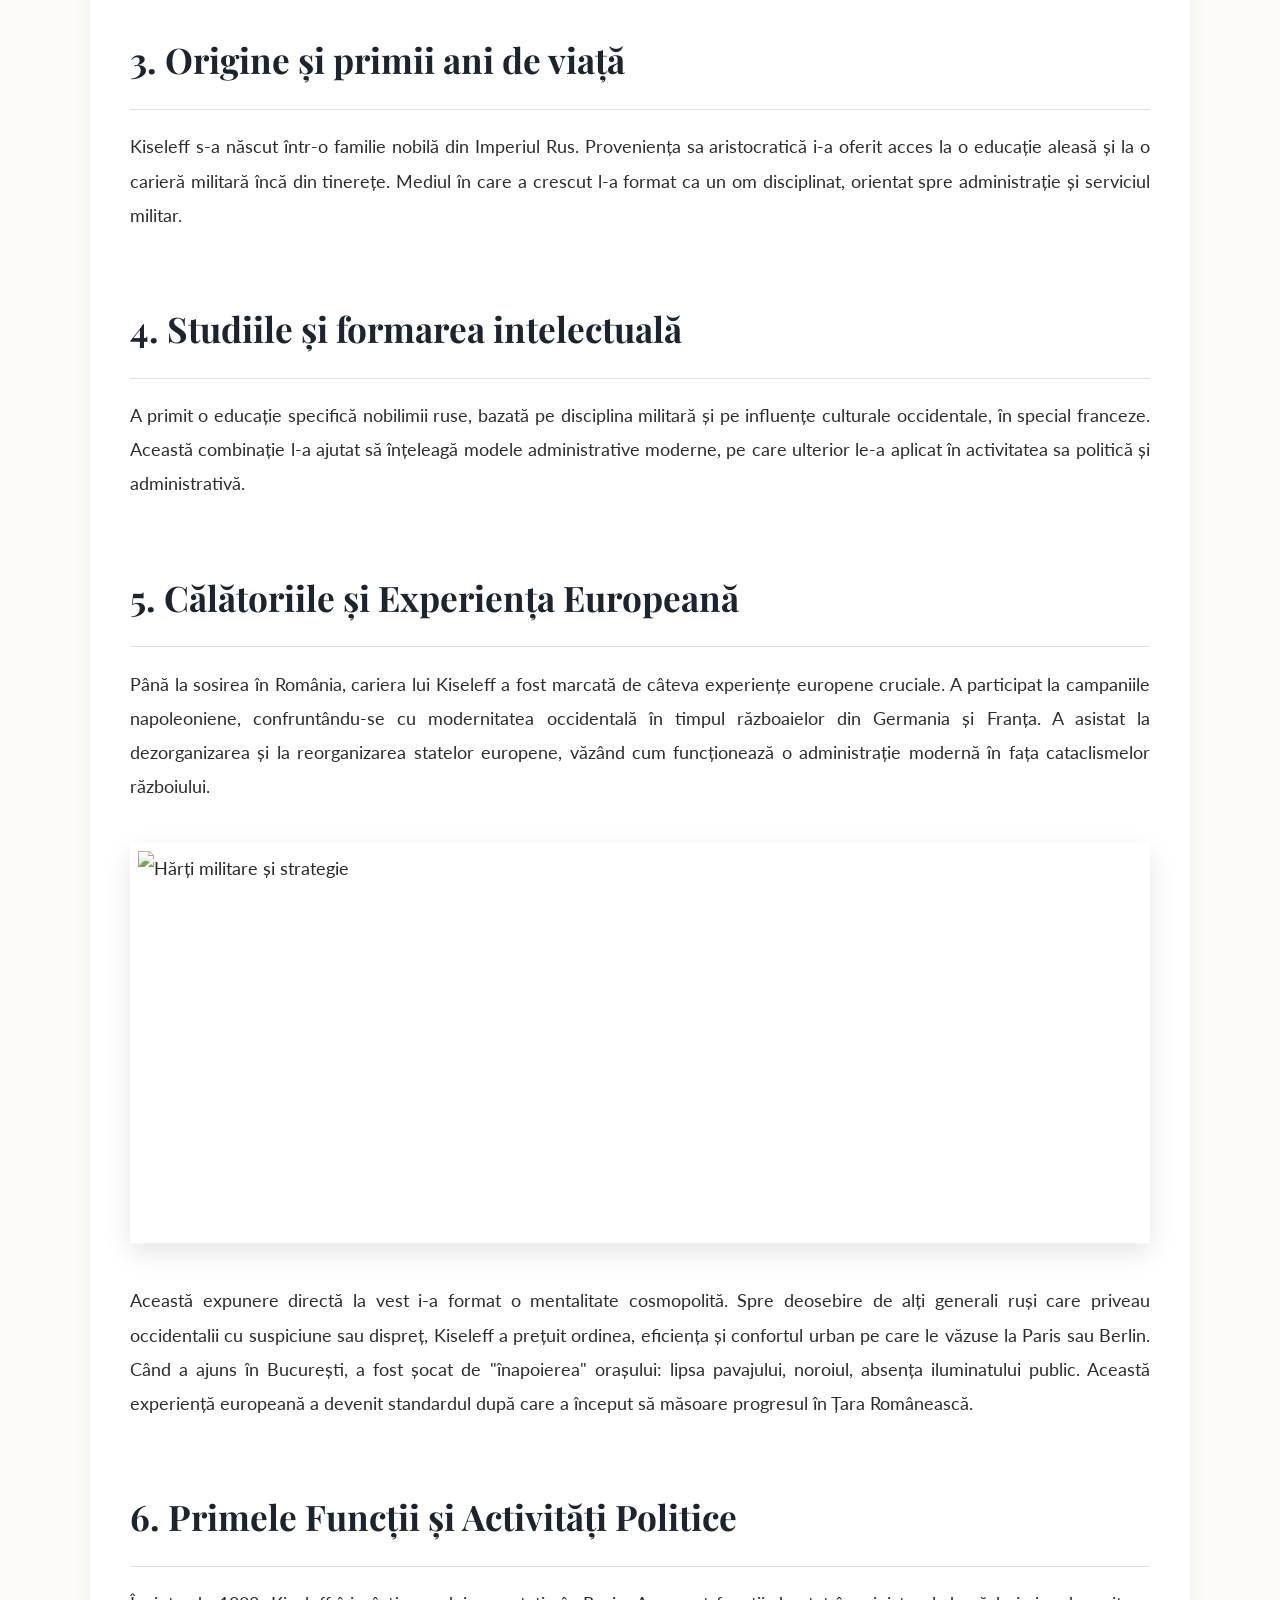
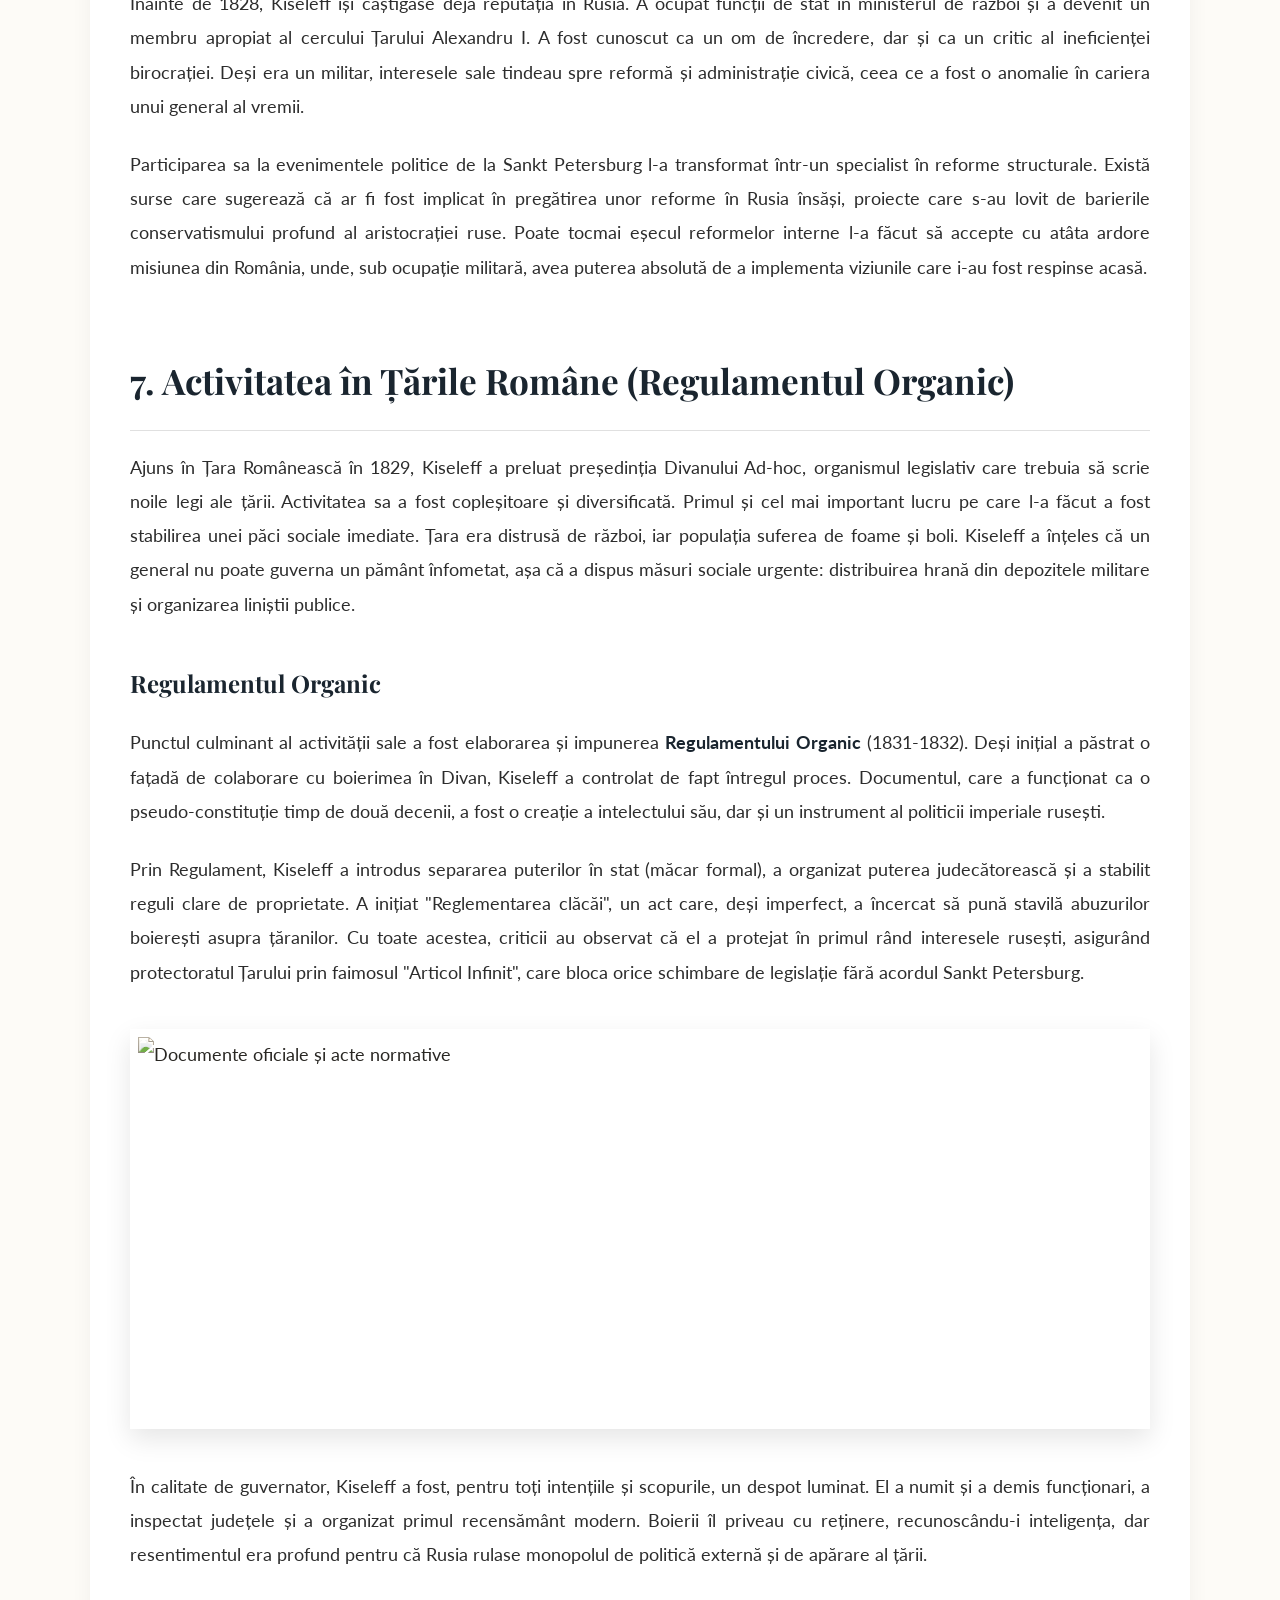
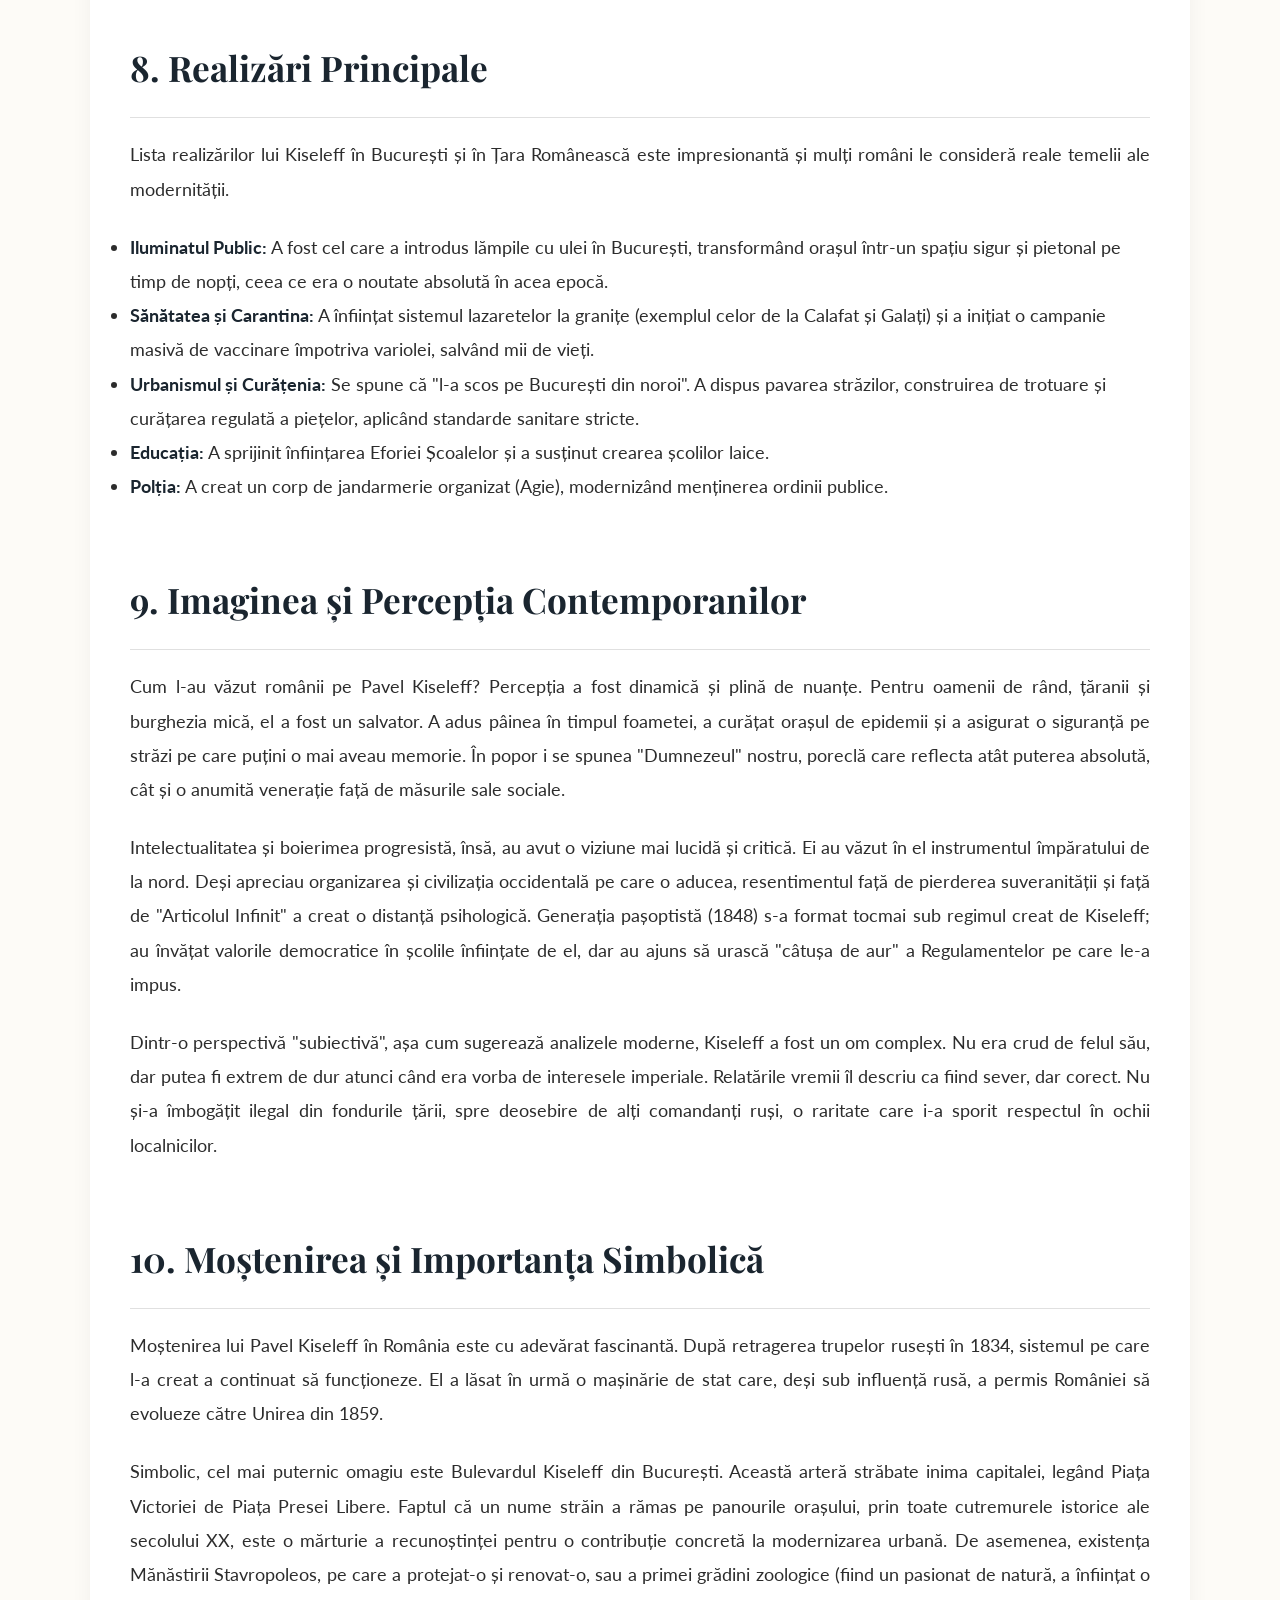
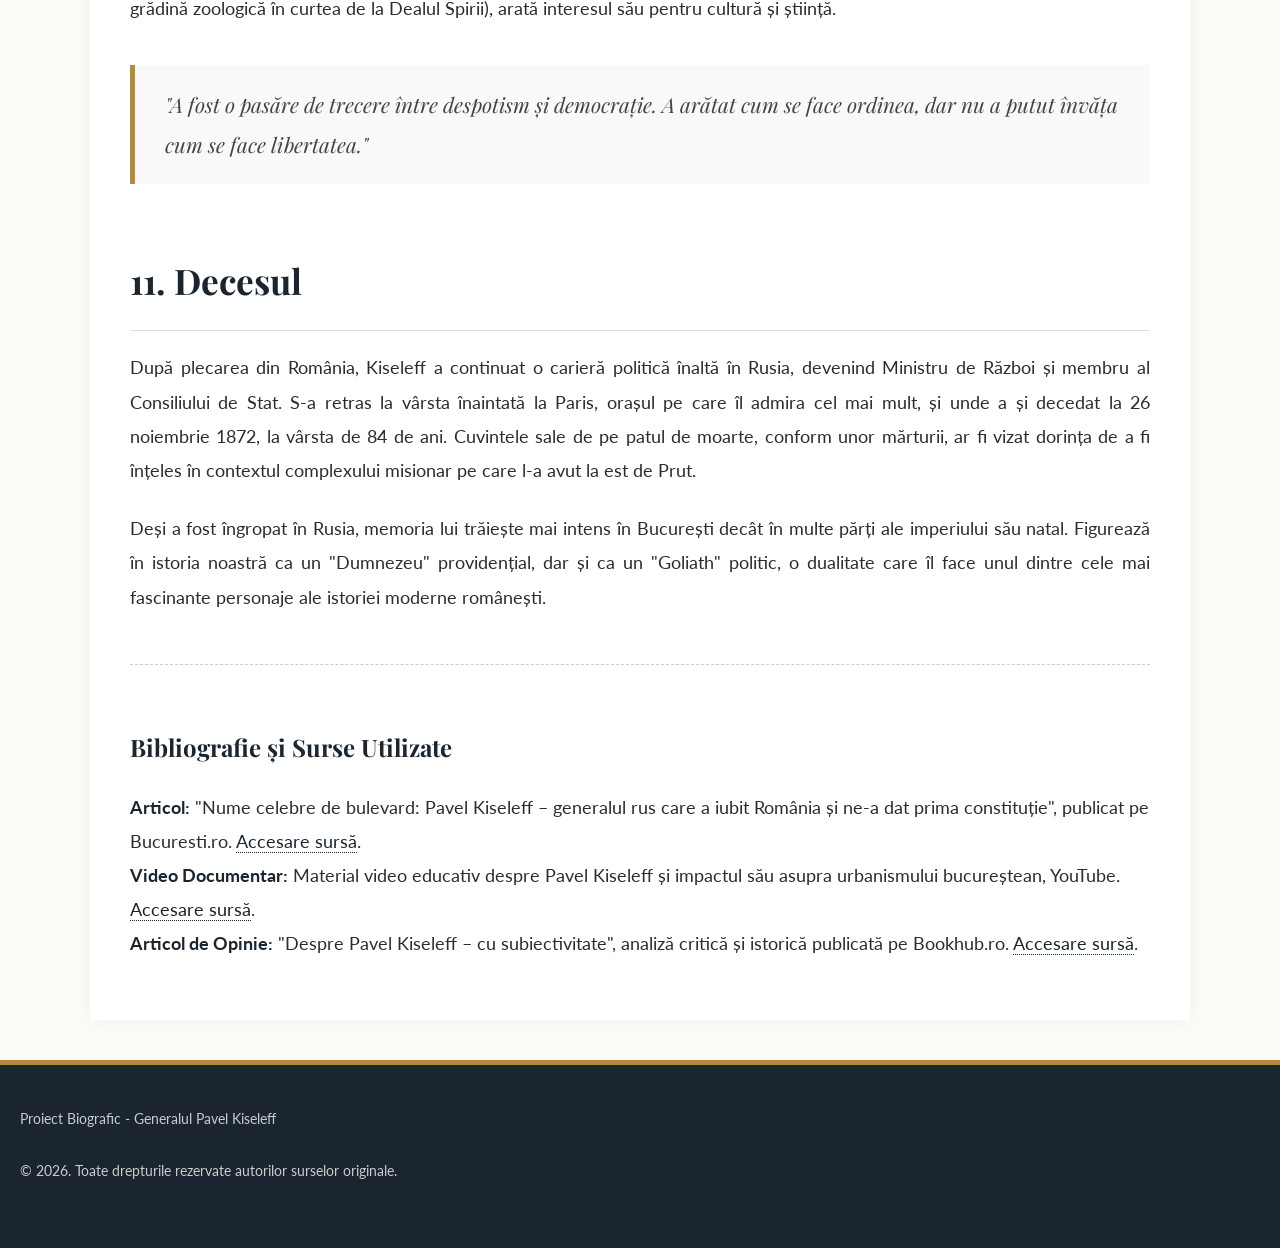
==== commit 7969b64f: "Modificare text" ====
--- a/index.html
+++ b/index.html
@@ -227,7 +227,7 @@
         <section>
             <h2>11. Decesul</h2>
             <p>
-                După plecarea din România, Kiseleff a continuat o carieră politică înaltă în Rusia, devenind Ministru de Război și membru al Consiliului de Stat. S-a retras la vârsta înaintată la Paris, orașul pe care îl admira cel mai mult, și unde a și decedat în 1872, la vârsta de 84 de ani. Cuvintele sale de pe patul de moarte, conform unor mărturii, ar fi vizat dorința de a fi înțeles în contextul complexului misionar pe care l-a avut la est de Prut.
+                După plecarea din România, Kiseleff a continuat o carieră politică înaltă în Rusia, devenind Ministru de Război și membru al Consiliului de Stat. S-a retras la vârsta înaintată la Paris, orașul pe care îl admira cel mai mult, și unde a și decedat la 26 noiembrie 1872, la vârsta de 84 de ani. Cuvintele sale de pe patul de moarte, conform unor mărturii, ar fi vizat dorința de a fi înțeles în contextul complexului misionar pe care l-a avut la est de Prut.
             </p>
             <p>
                 Deși a fost îngropat în Rusia, memoria lui trăiește mai intens în București decât în multe părți ale imperiului său natal. Figurează în istoria noastră ca un "Dumnezeu" providențial, dar și ca un "Goliath" politic, o dualitate care îl face unul dintre cele mai fascinante personaje ale istoriei moderne românești.
